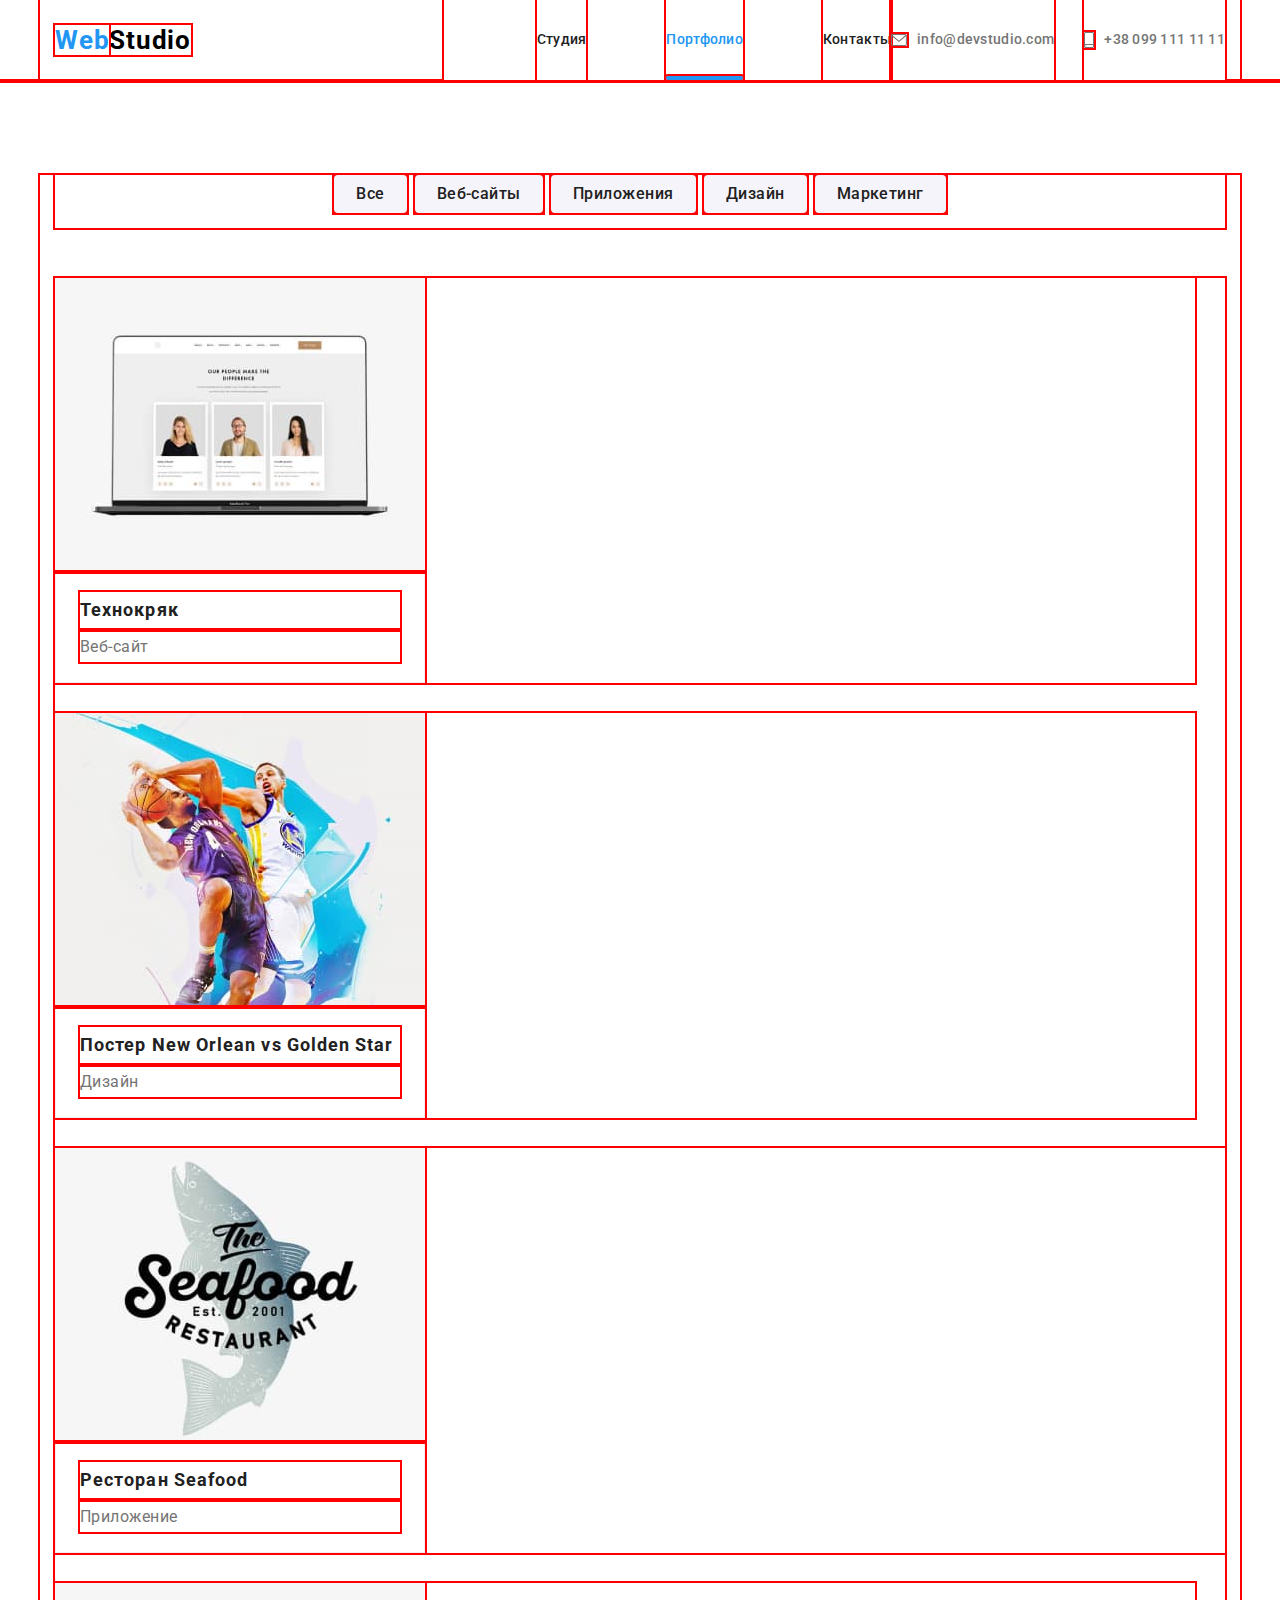
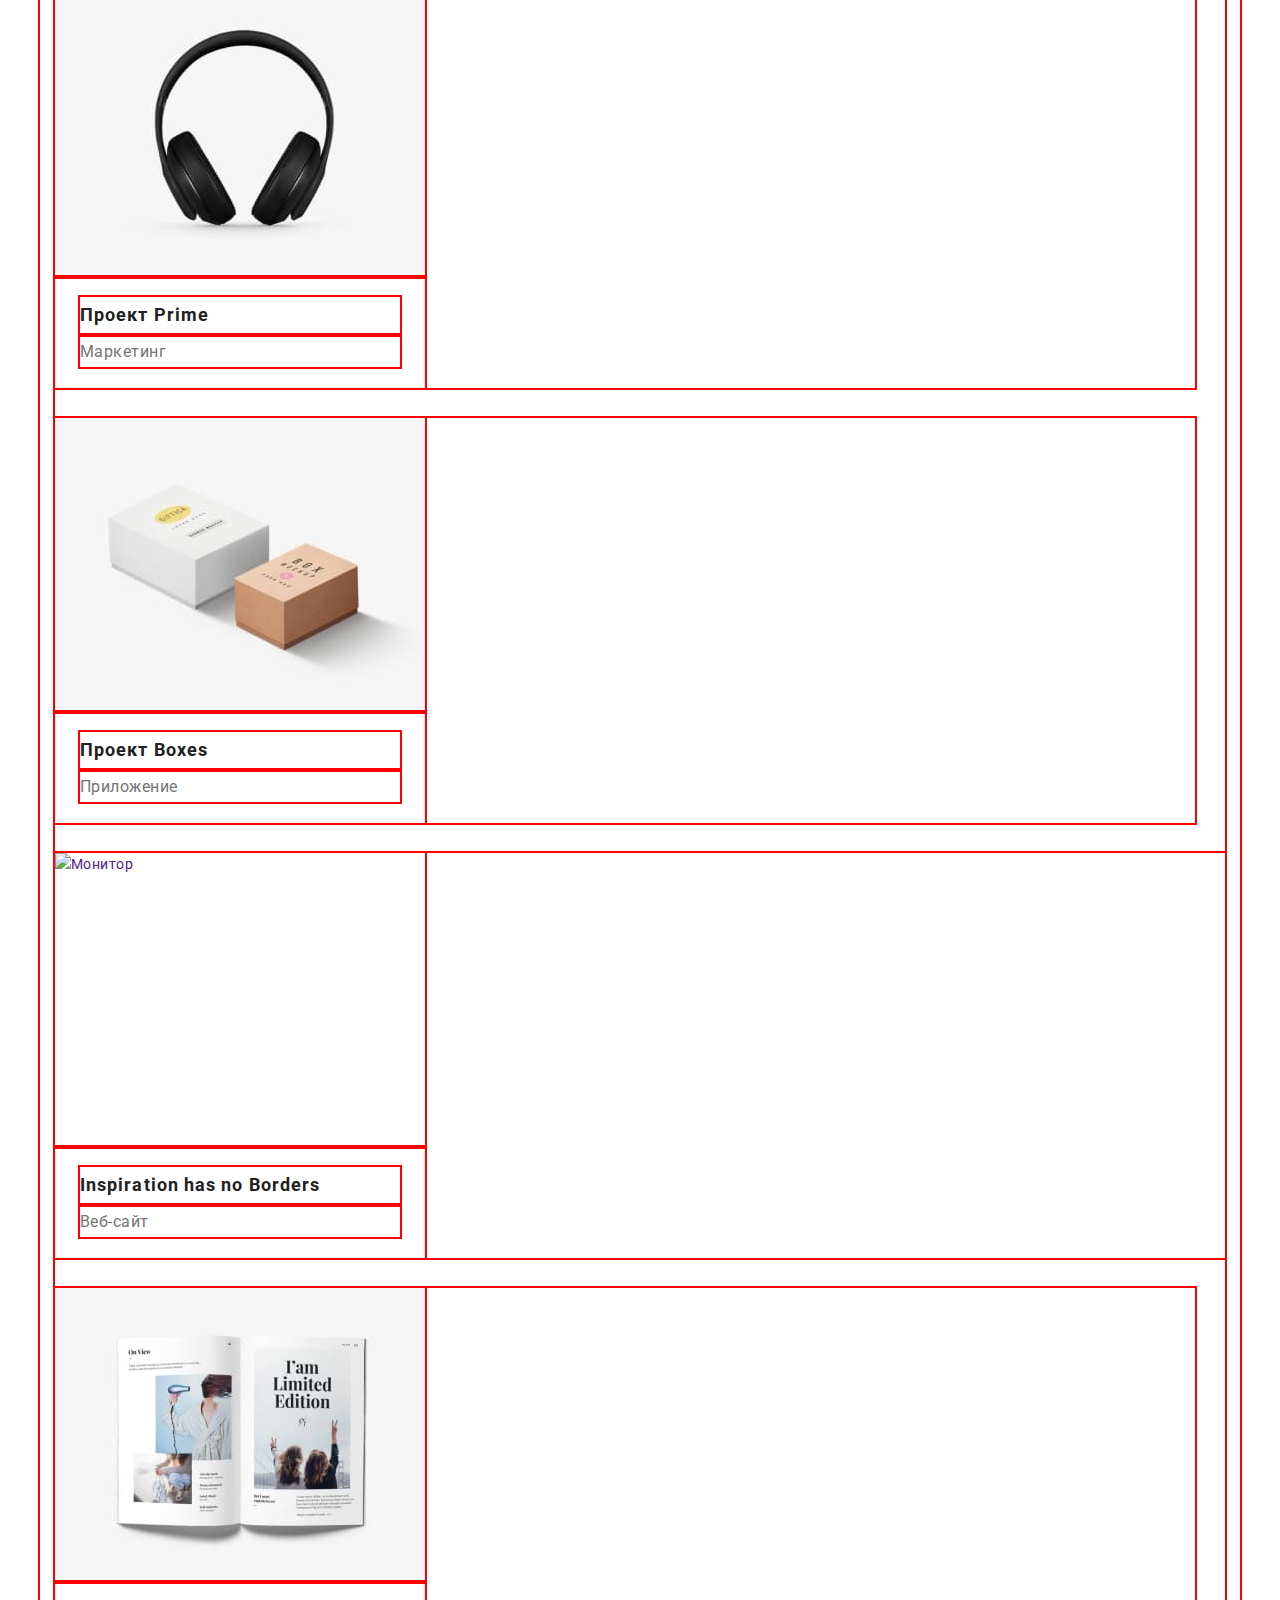
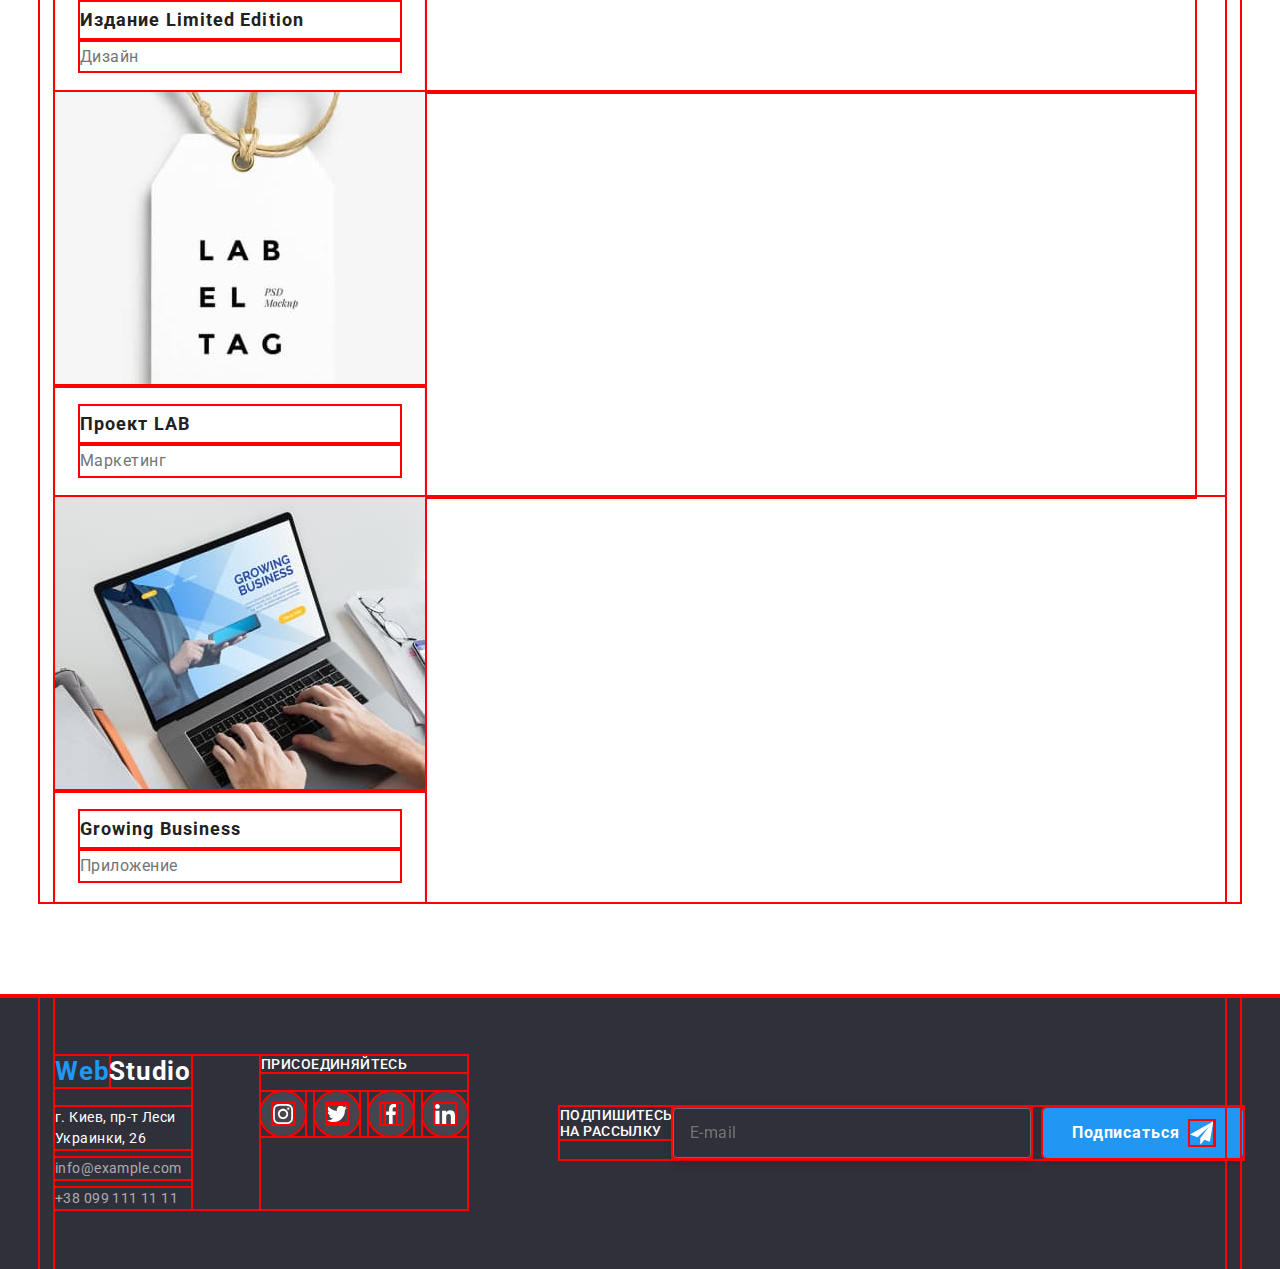
==== portfolio.html @ 327e0f79 "добавляет разметку" ====
<!DOCTYPE html>
<html lang="ru">

<head>
    <meta charset="UTF-8" />
    <meta name="viewport" content="width=device-width, initial-scale=1.0" />
    <title lang="en">WebStudio</title>
    <link href="https://fonts.googleapis.com/css2?family=Roboto:wght@400;500;700;900&display=swap" rel="stylesheet">
    <link rel="stylesheet"
        href="https://cdnjs.cloudflare.com/ajax/libs/modern-normalize/1.0.0/modern-normalize.min.css">
    <link rel="stylesheet" href="./css/portfolio.min.css">
</head>

<body>
    <!--шапка-->
    <header class="header">
        <nav class="container header-container">
            <a href="./index.html" class="link-logo"><span>Web</span>Studio</a>
            <button type="button" class="menu-button is-open" aria-expanded="false" aria-controls="header-menu"
                data-menu-button>
                <svg width="40" height="40" aria-label="Переключатель мобильного меню">
                    <use class="icon-close" href="./images/sprite.svg#icon-close"></use>
                    <use class="icon-menu" href="./images/sprite.svg#icon-menu"></use>
                </svg>
    
            </button>
            <div class="header-menu is-open" id="header-menu" data-menu>
                <ul class="list menu site-nav">
                    <li class="menu-item"><a href="./index.html" class=" link menu-link">Студия</a></li>
                    <li class="menu-item"><a href="./portfolio.html" class="link  link-current">Портфолио</a></li>
                    <li class="menu-item"><a href="#contacts" class="link menu-link ">Контакты</a></li>
                </ul>
    
                <ul class="list menu contacts-top">
                    <li class="menu-item">
                        <a href="mailto:info@devstudio.com" class="link menu-link link-contacts">
                            <svg class="svg-item" width="16" height="12">
                                <use href="./images/sprite.svg#icon-envelope"></use>
                            </svg>
                            info@devstudio.com
                        </a>
                    </li>
                    <li class="menu-item">
                        <a href="tel:380991111111" class="link menu-link link-contacts">
                            <svg class="svg-item" width="10" height="16">
                                <use href="./images/sprite.svg#icon-smartphone"></use>
                            </svg>
                            +38 099 111 11 11
                        </a>
                    </li>
                </ul>
            </div>
        </nav>
    </header>

    <main>
        <!-- портфолио-->
        <section class="section-portfolio">
            <div class="container">
                <h1 class="visually-hidden no-margin">Портфолио</h1>
                <ul class="list menu menu-filters">
                    <li class="item "><button class="btn" type="button">Все</button></li>
                    <li class="item"><button class="btn" type="button">Веб-сайты</button></li>
                    <li class="item"><button class="btn" type="button">Приложения</button></li>
                    <li class="item"><button class="btn" type="button">Дизайн</button></li>
                    <li class="item"><button class="btn" type="button">Маркетинг</button></li>
                </ul>

                <ul class="list list-portfolio">
                    <li class="item-card"> 
                        <a class="img-card" href="">
                            <div class="overlay">
                                <img class="img-portfolio"
                                srcset=
                                "./images/portfolio/tehno.jpg 1x, 
                                ./images/portfolio/tehno@2x.jpg 2x, 
                                ./images/portfolio/tehno@3x.jpg 3x"

                                src="./images/portfolio/tehno.jpg"
                                alt="Наши люди"
                                >
                                <p class="description">
                                    Технокряк это современная площадка распространения коронавируса. Компании используют эту платформу для
                                    цифрового шпионажа и атак на защищённые сервера конкурентов.
                                </p>
                            </div>                           
                            <div class="info-portfolio">
                                <h2 class="tittle">Технокряк</h2>
                                <p class="text">Веб-сайт</p>
                            </div>
                        </a>
                    </li>

                    <li class="item-card">
                        <a class="img-card" href="">
                            <div class="overlay">
                                <img class="img-portfolio"
                                srcset=
                                "./images/portfolio/poster.jpg 1x, 
                                ./images/portfolio/poster@2x.jpg 2x, 
                                ./images/portfolio/poster@3x.jpg 3x"

                                src="./images/portfolio/poster.jpg"
                                alt="Игра в баскетбол"
                                >
                                <p class="description">
                                    Технокряк это современная площадка распространения коронавируса. Компании используют эту платформу для
                                    цифрового шпионажа и атак на защищённые сервера конкурентов.
                                </p>
                            </div>
                            <div class="info-portfolio">
                                <h2 class="tittle">Постер New Orlean vs Golden Star</h2>
                                <p class="text">Дизайн</p>
                            </div>
                        </a>
                    </li>
                                      
                    <li class="item-card">
                        <a class="img-card" href="">
                            <div class="overlay">
                                <img class="img-portfolio"
                                 srcset=
                                "./images/portfolio/resto.jpg 1x, 
                                ./images/portfolio/resto@2x.jpg 2x, 
                                ./images/portfolio/resto@3x.jpg 3x"

                                src="./images/portfolio/resto.jpg"
                                alt="Рыба"
                                >
                                <p class="description">
                                    Технокряк это современная площадка распространения коронавируса. Компании используют эту платформу для
                                    цифрового шпионажа и атак на защищённые сервера конкурентов.
                                </p>
                            </div>
                            <div class="info-portfolio">
                                <h2  class="tittle">Ресторан Seafood</h2>
                                <p class="text">Приложение</p>
                            </div>
                        </a>
                    </li>
                
                
                    <li class="item-card">
                       <a class="img-card" href="">
                            <div class="overlay">
                                <img class="img-portfolio" 
                                srcset=
                                "./images/portfolio/prime.jpg 1x, 
                                ./images/portfolio/prime@2x.jpg 2x, 
                                ./images/portfolio/prime@3x.jpg 3x"

                                src="./images/portfolio/prime.jpg"
                                alt="Наушники"
                               >
                                <p class="description">
                                    Технокряк это современная площадка распространения коронавируса. Компании используют эту платформу для
                                    цифрового шпионажа и атак на защищённые сервера конкурентов.
                                </p>
                            </div>   
                            <div class="info-portfolio">
                                <h2 class="tittle">Проект Prime</h2>
                                <p class="text">Маркетинг</p>
                            </div>                          
                        </a>
                    </li>
                
                    <li class="item-card">
                        <a class="img-card" href="">
                            <div class="overlay">
                                <img class="img-portfolio"
                                 srcset=
                                "./images/portfolio/box-project.jpg 1x, 
                                ./images/portfolio/box-project@2x.jpg 2x, 
                                ./images/portfolio/box-project@3x.jpg 3x"

                                src="./images/portfolio/box-project.jpg"
                                alt="Коробка"
                                >
                                <p class="description">
                                    Технокряк это современная площадка распространения коронавируса. Компании используют эту платформу для
                                    цифрового шпионажа и атак на защищённые сервера конкурентов.
                                </p>
                            </div>    
                            <div class="info-portfolio">
                                <h2  class="tittle">Проект Boxes</h2>
                                <p class="text">Приложение</p>
                            </div>                           
                        </a>
                    </li>
                
                    <li class="item-card">
                        <a class="img-card" href="">
                            <div class="overlay">
                                <img class="img-portfolio"
                                 srcset=
                                "./images/portfolio/inspiration.jpg 1x, 
                                ./images/portfolio/inspiration@2x.jpg 2x, 
                                ./images/portfolio/inspiration@3x.jpg 3x"

                                src="./images/portfolio/inspiration.jpg"
                                alt="Монитор"
                               >
                                <p class="description">
                                    Технокряк это современная площадка распространения коронавируса. Компании используют эту платформу для
                                    цифрового шпионажа и атак на защищённые сервера конкурентов.
                                </p>
                            </div>    
                            <div class="info-portfolio">
                                <h2  class="tittle">Inspiration has no Borders</h2>
                                <p class="text">Веб-сайт</p>
                            </div>                                
                         </a>                           
                    </li>
                
                    <li class="item-card">
                        <a class="img-card" href="">
                            <div class="overlay">
                                <img class="img-portfolio"
                                 srcset=
                                "./images/portfolio/limited.jpg 1x, 
                                ./images/portfolio/limited@2x.jpg 2x, 
                                ./images/portfolio/limited@3x.jpg 3x"

                                src="./images/portfolio/limited.jpg"
                                alt="Книга"
                                >
                                <p class="description">
                                        Технокряк это современная площадка распространения коронавируса. Компании используют эту платформу для
                                        цифрового шпионажа и атак на защищённые сервера конкурентов.
                                    </p>
                                </div>    
                            <div class="info-portfolio">
                                <h2  class="tittle">Издание Limited Edition</h2>
                                <p class="text">Дизайн</p>
                            </div>                           
                        </a>                             
                    </li>
                
                    <li class="item-card">
                        <a class="img-card" href="">
                            <div class="overlay">
                                <img class="img-portfolio" 
                                 srcset=
                                "./images/portfolio/lab.jpg 1x, 
                                ./images/portfolio/lab@2x.jpg 2x, 
                                ./images/portfolio/lab@3x.jpg 3x"

                                src="./images/portfolio/lab.jpg"
                                alt="Брелок"
                                >
                                <p class="description">
                                        Технокряк это современная площадка распространения коронавируса. Компании используют эту платформу для
                                        цифрового шпионажа и атак на защищённые сервера конкурентов.
                                    </p>
                            </div>    
                            <div class="info-portfolio">
                                <h2 class="tittle">Проект LAB</h2>
                                <p class="text">Маркетинг</p>
                            </div>                            
                         </a>                            
                    </li>
                
                    <li class="item-card">
                        <a class="img-card" href="">
                            <div class="overlay">
                                <img class="img-portfolio"
                                srcset=
                                "./images/portfolio/business.jpg 1x, 
                                ./images/portfolio/business@2x.jpg 2x, 
                                ./images/portfolio/business@3x.jpg 3x"

                                src="./images/portfolio/business.jpg"
                                alt="За ноутбуком"
                                >
                                <p class="description">
                                        Технокряк это современная площадка распространения коронавируса. Компании используют эту платформу для
                                        цифрового шпионажа и атак на защищённые сервера конкурентов.
                                    </p>
                            </div>    
                            <div class="info-portfolio">
                                <h2  class="tittle">Growing Business</h2>
                                <p class="text">Приложение</p>
                            </div>                            
                           </a>                            
                    </li>
                </ul>
            </div>
        </section>
    </main>

    <!--футер--> 
    <!-- <a href="./index.html"class="link">WebStudio"</a> -->
    <footer class="footer">
        <div class="container">
            <div class="flex-footer">
              <div class="footer-tablet">
                    <div class="footer-left">
                        <a href="./index.html" class="link-logo inverse "><span>Web</span>Studio</a>
                        <address id="contacts">
                            <ul class="page-futer link list">
                                <li class="item item-link white-link ">
                                    <a href="https://goo.gl/maps/ifoA3qWjALRfbkiX9" target="_blank" rel="noopener noreferer" class="link">г.
                                        Киев,
                                        пр-т Леси Украинки, 26</a>
                                </li>
                                <li class=" item item-link">
                                    <a class="contacts link" href="mailto:info@example.com">info@example.com</a>
                                </li>
                                <li class=" item item-link">
                                    <a class="contacts link" href="tel:380991111111">+38 099 111 11 11</a>
                                </li>
                            </ul>
                        </address>
                    </div>
                    <div class="center-footer">
                        <h2 class="title">Присоединяйтесь</h2>
                        <ul class="social-list list">
                            <li class="item">
                                <a class="link social-link dark" href="https://www.instagram.com/" aria-label="Instagram">
                                    <span class="visually-hidden">Instagram</span>
                                    <svg class="social-icon">
                                        <use href="./images/sprite.svg#icon-instagram"></use>
                                    </svg>
                                </a>
                            </li>
                            <li class="item">
                                <a class="link social-link dark" href="https://twitter.com/" aria-label="Twitter">
                                    <span class="visually-hidden">Twitter</span>
                                    <svg class="social-icon">
                                        <use href="./images/sprite.svg#icon-twitter"></use>
                                    </svg>
                                </a>
                            </li>
                            <li class="item">
                                <a class="link social-link dark" href="https://facebook.com/" aria-label="Facebook">
                                    <span class="visually-hidden">Facebook</span>
                                    <svg class="social-icon">
                                        <use href="./images/sprite.svg#icon-facebook"></use>
                                    </svg>
                                </a>
                            </li>
                            <li class="item">
                                <a class="link social-link dark" href="https://www.linkedin.com/" aria-label="LinkedIn">
                                    <span class="visually-hidden">LinkedIn</span>
                                    <svg class="social-icon">
                                        <use href="./images/sprite.svg#icon-linkedin"></use>
                                    </svg>
                                </a>
                            </li>
                        </ul>
                    </div>
              </div>
    
                <div class="footer-right">
                    <h2 class="title">Подпишитесь на рассылку</h2>
                    <label class="form-field-footer">
                        <input class="footer-input" type="email" name="email" placeholder="E-mail">
                    </label>
    
                    <button class="footer-button" type="submit">Подписаться
                        <svg class="footer-icon" width="24" height="24">
                            <use href="./images/sprite.svg#icon-send"></use>
                        </svg>
                    </button>
    
                </div>
            </div>
        </div>
    </footer>
    <script src="./js/menu.js"></script>
</body>

</html>
---- css/portfolio.min.css ----
.social-list .social-link{display:flex;align-items:center}@font-face{font-family:"Raleway";font-style:normal;font-weight:400;src:url("../fonts/raleway-v18-latin/raleway-v18-latin-regular.eot");src:local(""),url("../fonts/raleway-v18-latin/raleway-v18-latin-regular.eot?#iefix") format("embedded-opentype"),url("../fonts/raleway-v18-latin/raleway-v18-latin-regular.woff2") format("woff2"),url("../fonts/raleway-v18-latin/raleway-v18-latin-regular.woff") format("woff"),url("../fonts/raleway-v18-latin/raleway-v18-latin-regular.ttf") format("truetype"),url("../fonts/raleway-v18-latin/raleway-v18-latin-regular.svg#Raleway") format("svg")}@font-face{font-family:"Raleway";font-style:normal;font-weight:700;src:url("../fonts/raleway-v18-latin/raleway-v18-latin-700.eot");src:local(""),url("../fonts/raleway-v18-latin/raleway-v18-latin-700.eot?#iefix") format("embedded-opentype"),url("../fonts/raleway-v18-latin/raleway-v18-latin-700.woff2") format("woff2"),url("../fonts/raleway-v18-latin/raleway-v18-latin-700.woff") format("woff"),url("../fonts/raleway-v18-latin/raleway-v18-latin-700.ttf") format("truetype"),url("../fonts/raleway-v18-latin/raleway-v18-latin-700.svg#Raleway") format("svg")}html{box-sizing:border-box}*,::after,::before{box-sizing:inherit;outline:2px solid red}body{font-family:"Roboto", sans-serif;font-size:14px;font-weight:400;line-height:1.71;letter-spacing:.03em}img{display:block;max-width:100%;height:auto}.no-margin{margin-top:0}.text{margin:0}.container{width:100%;padding-left:15px;padding-right:15px;margin-right:auto;margin-left:auto}@media screen and (min-width: 480px){.container{width:480px}}@media screen and (min-width: 768px){.container{width:768px}}@media screen and (min-width: 1200px){.container{width:1200px}}.item{display:block}@media screen and (min-width: 768px){.navigate,.header-container,.social-list,.menu-item{display:flex;align-items:center}}@media screen and (max-width: 1199px){.about,.benefits,.team,.section-portfolio,.clients{padding-top:60px}}@media screen and (min-width: 1200px){.about,.benefits,.team,.section-portfolio,.clients{padding-top:94px}}@media screen and (max-width: 1199px){.section-portfolio,.clients,.about,.benefits{padding-bottom:60px}}@media screen and (min-width: 1200px){.section-portfolio,.clients,.about,.benefits{padding-bottom:94px}}.visually-hidden{position:absolute;clip:rect(1px 1px 1px 1px);clip:rect(1px, 1px, 1px, 1px);padding:0;border:0;height:1px;width:1px;margin:-1px;overflow:hidden}.section-tittle{margin-top:0;font-family:"Roboto",sans-serif;color:#212121}@media screen and (max-width: 1199px){.section-tittle{margin-bottom:30px;font-family:"Roboto",sans-serif;font-weight:700;font-size:28px;line-height:1.178;text-align:center;letter-spacing:0.03em}}@media screen and (min-width: 1200px){.section-tittle{margin-bottom:50px;font-weight:900;font-size:36px;line-height:1.17;text-align:center;letter-spacing:0.03em}}.btn{display:inline-block;border:0px solid transparent;border-radius:4px;padding:6px 22px;font-weight:500;font-size:16px;line-height:1.63;text-align:center;letter-spacing:0.03em;color:#212121;background-color:#f5f4fa;cursor:pointer;transition:color 250ms cubic-bezier(0.4, 0, 0.2, 1),background-color 250ms cubic-bezier(0.4, 0, 0.2, 1)}.btn:hover,.btn:focus,.btn:active{display:inline-block;border:0px solid transparent;border-radius:4px;border:none;outline:none;box-shadow:none;padding:6px 22px;font-weight:500;font-size:16px;line-height:1.62;text-align:center;letter-spacing:0.03em;color:#fff;background-color:#2196f3}.main-btn{display:inline-block;text-align:center;border:0px solid transparent;margin-top:0;margin-bottom:0;padding:10px 32px;font-size:16px;font-weight:700;line-height:1.875;letter-spacing:0.06em;background-color:#2196f3;color:#fff;cursor:pointer}.main-btn:hover,.main-btn:focus,.main-btn:active{border:none;box-shadow:none;background-color:#fff;color:#2196f3}.footer-button{display:inline-flex;max-width:200px;padding:10px 29px;font-weight:700;font-size:16px;line-height:1.88;align-items:center;text-align:center;letter-spacing:0.06em;font-weight:bold;color:#fff;background:#2196f3;box-shadow:0px 4px 4px rgba(0,0,0,0.15);border-radius:4px;border:none;cursor:pointer}@media screen and (max-width: 1199px){.footer-button{margin-top:20px}}@media screen and (min-width: 1200px){.footer-button{margin-left:12px}}.footer-button:focus{background-color:#fff;color:#2196f3}.footer-button:focus .footer-icon{fill:#2196f3}.menu-button{display:inline-flex;margin:10px, 0;padding:0;border:none;background-color:transparent}.menu-button .icon-close{display:none}.menu-button.is-open .icon-close{display:block}.menu-button.is-open .icon-menu{display:none}@media screen and (min-width: 768px){.menu-button{display:none}}.link-logo{font-family:"Roboto",sans-serif;color:#000}@media screen and (min-width: 1200px){.link-logo{font-size:26px;font-weight:700;line-height:1.19;letter-spacing:.03em}}@media screen and (max-width: 1199px){.link-logo{font-weight:700;font-size:24px;line-height:1.166;letter-spacing:0.03em}}.link-logo.inverse{display:flex;margin-bottom:20px;text-align:center;color:#fff}.link-logo>span{color:#2196f3}.link,.link-logo{display:block;color:inherit;text-decoration:none;transition:color 250ms cubic-bezier(0.4, 0, 0.2, 1),fill 250ms cubic-bezier(0.4, 0, 0.2, 1)}.link:hover,.link:focus{color:#2196f3}.link-contacts:hover,.link-contacts:focus{color:#2196f3;fill:#2196f3}@media screen and (min-width: 768px) and (max-width: 1199px){.contacts-top .menu-link{padding:0;font-size:12px}}.contacts-top .link{display:flex;justify-content:center;align-items:center;transition:color 250ms cubic-bezier(0.4, 0, 0.2, 1),fill 250ms cubic-bezier(0.4, 0, 0.2, 1)}.menu-link{display:block;font-family:"Roboto", sans-serif;font-size:14px;font-weight:500;line-height:1.14;letter-spacing:.02em;color:#212121}@media screen and (min-width: 768px) and (max-width: 1199px){.menu-link{font-size:14px;line-height:1.14}}@media screen and (max-width: 767px){.menu-link{font-weight:500;font-size:18px;line-height:1.166;letter-spacing:0.02em}}@media screen and (min-width: 768px){.menu-link{padding-top:32px;padding-bottom:32px}}.link-contacts{color:#757575;fill:#757575}.menu-link .header-container{display:inline-flex;align-items:center}.site-nav .link-current{position:relative;display:inline-block;padding-bottom:8px;font-family:"Roboto", sans-serif;font-size:14px;font-weight:500;line-height:1.14;letter-spacing:.02em;color:#2196f3;text-decoration:none}@media screen and (max-width: 767px){.site-nav .link-current{font-weight:500;font-size:18px;line-height:1.166;letter-spacing:0.02em}}@media screen and (min-width: 768px){.site-nav .link-current{padding-top:32px;padding-bottom:32px}}.site-nav .link-current::after{content:"";position:absolute;display:inline-block;width:100%;height:4px;border-radius:2px;left:0;bottom:0;background-color:#2196f3}.social-link.light:hover{fill:#fff;background-color:#2196f3}.social-list .social-link.dark{justify-content:center;fill:#fff;background-color:rgba(255,255,255,0.1)}.social-link.dark:hover{background-color:#2196f3}@media screen and (max-width: 767px){.page-futer .item-link{font-weight:500;font-size:14px;line-height:1.71;text-align:center;letter-spacing:0.03em;font-style:normal}}.form-field{display:block;position:relative;background-color:transparent;margin-bottom:28px;font-weight:400;font-size:12px;line-height:1.17;letter-spacing:0.01em}.form-field .icon{position:absolute;display:inline-block;top:50%;left:0;fill:#212121;transform:translate(15px, -50%)}.form-field:focus-within .input ~ .icon{fill:#2196f3}.form-field .caption{position:absolute;top:50%;left:0;color:var(--primary-text-color);transform:translate(42px, -50%);transition:transform 250ms cubic-bezier(0.4, 0, 0.2, 1)}.form-field .input{display:block;width:100%;padding:12px 12px 12px 42px;font-weight:400;font-size:12px;line-height:1.17;letter-spacing:0.01em;border:1px solid rgba(33,33,33,0.2);border-radius:4px}.form-field:focus-within .input+.caption{color:#2196f3;transform:translate(0px, -38px)}.form-field .input:not(:placeholder-shown) ~ .caption{transform:translate(0px, -38px)}.form-field:focus-within .input,.form-field-area:focus-within .input{border:1px solid #2196f3;outline-width:0px;border-radius:4px}.form-field-area{display:block;position:relative;margin-bottom:20px;line-height:1.17;letter-spacing:0.01em;font-weight:400;font-size:12px}.form-field-area .caption{position:absolute;top:0;left:0;color:var(--primary-text-color);transform:translate(16px, 100%);transition:transform 250ms cubic-bezier(0.4, 0, 0.2, 1)}.form-field-area .input{padding:12px 16px;width:100%;height:120px;letter-spacing:0.01em;font-weight:400;font-size:12px;border:1px solid rgba(33,33,33,0.2);border-radius:4px;resize:none}.form-field-area:focus-within>.caption{color:#2196f3;transform:translate(0px, -18px)}.form-field-area .input:not(:placeholder-shown) ~ .caption{transform:translate(0px, -18px)}.field-checkbox{display:block;position:relative;text-align:end}@media screen and (min-width: 1200px){.field-checkbox{text-align:center}}.field-checkbox .checkbox-caption{font-size:12px}.checkbox-icon::before{position:absolute;top:4px;left:0px;display:inline-block;content:"";width:16px;height:15px;background-size:16px;background-position:left;background-repeat:no-repeat;background-color:transparent;background-image:url(../images/Vector-policy.svg)}@media screen and (min-width: 1200px){.checkbox-icon::before{left:7px}}.checkbox:checked+.checkbox-icon::before{background-image:url(../images/icon-check.svg)}.link-policy{border-bottom:1px solid #2196f3;color:#2196f3;text-decoration:none}.submit-button{border:none;margin-left:auto;margin-right:auto;margin-top:30px;padding:10px 55px;font-weight:700;font-size:16px;line-height:1.88;display:flex;align-items:center;text-align:center;letter-spacing:0.06em;color:#fff;background:#2196f3;box-shadow:0px 4px 4px rgba(0,0,0,0.15);border-radius:4px;cursor:pointer}.submit-button:hover{color:#2196f3;background-color:#fff}.form-field-footer{display:inline-flex}.footer-input{width:100%;width:358px;height:50px;padding-left:16px;border:1px solid rgba(255,255,255,0.3);box-sizing:border-box;filter:drop-shadow(0px 4px 4px rgba(0,0,0,0.15));border-radius:4px;background-color:#2f303a;font-weight:400;font-size:16px;line-height:1.25;letter-spacing:0.03em;color:rgba(255,255,255,0.6)}.header{border-bottom:1px solid #ececec;background-color:var(--dark-bg)}.list{list-style:none;margin:0;padding:0}@media screen and (min-width: 768px){.menu{display:inline-flex}}.menu-item .svg-item{margin-right:10px;fill:inherit}@media screen and (max-width: 767px){.header-menu{display:none}}@media screen and (min-width: 1200px){.header-menu .menu-item:not(:last-child){margin-right:30px}}@media screen and (max-width: 767px){.site-nav{border-top:1px solid #ececec;padding-top:60px;padding-bottom:60px;font-size:18px;line-height:1.166}.site-nav .menu-item:not(:last-child){margin-bottom:40px}}@media screen and (min-width: 768px) and (max-width: 1199px){.site-nav{margin-left:88px}.site-nav .menu-item+.menu-item{margin-left:50px}}@media screen and (min-width: 1200px){.site-nav{margin-left:93px}.site-nav .menu-item+.menu-item{margin-left:50px}}.page-futer>.white-link{color:#fff}.social-list .social-icon{width:20px;height:20px}@media screen and (max-width: 767px){.contacts-top{padding-bottom:60px;font-size:18px;line-height:1.166;color:#757575}.contacts-top .menu-item:not(:last-child){margin-bottom:16px}}@media screen and (min-width: 1200px){.contacts-top{justify-content:end;display:flex}}@media screen and (min-width: 768px) and (max-width: 1199px){.contacts-top{flex-direction:column;margin-left:84px;margin-top:21px;margin-bottom:21px}}@media screen and (min-width: 768px) and (max-width: 1199px){.contacts-top .menu-item+.menu-item{margin-top:10px}}.header-container{position:relative;display:flex;align-items:center;justify-content:space-between}.header-menu{background-color:#fff}@media screen and (max-width: 767px){.header-menu{display:none;position:absolute;top:100%;left:0;width:100%;text-align:center}.header-menu.is-open{display:block}}@media screen and (min-width: 768px){.header-menu{display:flex;justify-content:space-between;align-items:center}}.menu-filters{display:flex;flex-wrap:wrap}@media screen and (min-width: 768px){.menu-filters{justify-content:center;margin-bottom:30px}}@media screen and (min-width: 1200px){.menu-filters{margin-bottom:50px}}.menu-filters .item{margin-bottom:15px}.menu-filters>.item+.item{margin-left:8px}@media screen and (min-width: 768px) and (max-width: 1199px){.list-portfolio{display:flex;flex-wrap:wrap;margin-top:40px}.list-portfolio .item-card{width:calc((100% - 30px) / 2)}.list-portfolio>.item-card:not(:nth-child(2n)){margin-right:30px}.list-portfolio>.item-card:nth-last-child(-n+2){margin-bottom:0}}.list-portfolio .overlay{position:relative;overflow:hidden}.list-portfolio .description{display:block;position:absolute;left:0;right:0;top:0;bottom:0;margin:0;font-weight:400;font-size:18px;line-height:1.56;padding:63px 24px;color:#fff;background:#2196f3;transform:translateY(100%);transition:transform 250ms}.list-portfolio .img-card:hover .description,.list-portfolio .img-card:focus .description{transform:translateY(0)}.list-portfolio .img-card:hover,.list-portfolio .img-card:focus{box-shadow:0px 1px 1px rgba(0,0,0,0.12),0px 4px 4px rgba(0,0,0,0.06),1px 4px 6px rgba(0,0,0,0.16)}@media screen and (min-width: 1200px){.list-portfolio>.item-card:not(:nth-child(3n)){margin-right:30px}}@media screen and (min-width: 1200px){.list-portfolio>.item-card:not(:nth-last-child(-n+3)){margin-bottom:30px}}.info-portfolio .tittle{margin-top:0;margin-bottom:4px;font-weight:700;font-size:18px;line-height:2;letter-spacing:0.06em;color:#212121}.info-portfolio{padding:20px 24px;border-style:solid;border-width:0 1px 1px 1px;box-sizing:border-box;border-color:#eee}.info-portfolio .text{font-size:16px;font-weight:400;line-height:1.87;letter-spacing:.03em;color:#757575}.list-portfolio .item-card{display:flex;flex-wrap:wrap;background:#fff}@media screen and (min-width: 1200px){.list-portfolio .item-card{flex-basis:calc((100% - 60px) / 3)}}.img-card{height:auto;display:block;text-decoration:none}@media screen and (max-width: 767px){.img-card{width:100%}}@media screen and (max-width: 480px){.img-portfolio{width:450px;height:294px}}@media screen and (min-width: 768px){.img-portfolio{width:354px;height:294px}}@media screen and (min-width: 1200px){.img-portfolio{width:370px;height:294px}}.footer{background-color:#2f303a}.page-futer{font-family:"Roboto",sans-serif;font-size:14px;font-weight:400;line-height:1.71;letter-spacing:.03em;color:#fff}.page-futer .contacts{font-weight:400;font-size:14px;line-height:1.5;color:rgba(255,255,255,0.6)}@media screen and (min-width: 1200px){.flex-footer{display:flex;align-items:center;padding-bottom:60px;padding-top:60px}.footer-left{margin-right:70px}.footer-right{display:flex;align-items:center;margin-left:93px}}.footer-icon{margin-left:10px;fill:#fff}.page-futer .item-link+.item-link{margin-top:9px}.address{color:#fff}.item-link{font-style:normal;font-size:14px;font-weight:400;line-height:1.5;letter-spacing:.03em;color:rgba(255,255,255,0.6)}.center-footer .title,.footer-right .title{margin-top:0;margin-bottom:20px;text-transform:uppercase;color:#fff;font-size:14px;font-weight:500;line-height:1.142;letter-spacing:.03em}@media screen and (max-width: 767px){.center-footer .title,.footer-right .title{text-align:center}}.social-list{display:flex;align-items:center;justify-content:center}.social-list .social-link{align-items:center;justify-content:center;width:44px;height:44px;border-radius:50%;transition:fill 250ms cubic-bezier(0.4, 0, 0.2, 1),background-color 250ms cubic-bezier(0.4, 0, 0.2, 1)}.social-list>.item+.item{margin-left:10px}@media screen and (max-width: 1199px){.footer-left,.center-footer,.footer-right{padding-top:60px;text-align:center}}@media screen and (max-width: 1199px){.footer-right{padding-bottom:60px}}@media screen and (max-width: 767px){.footer-right{padding-bottom:60px}}@media screen and (min-width: 768px) and (max-width: 1199px){.footer-tablet{display:flex;flex-direction:row;justify-content:space-around}}@media screen and (min-width: 1200px){.footer-tablet{display:flex;flex-direction:row}}@media screen and (max-width: 1199px){.link-logo.inverse{justify-content:center}}
/*# sourceMappingURL=portfolio.min.css.map */
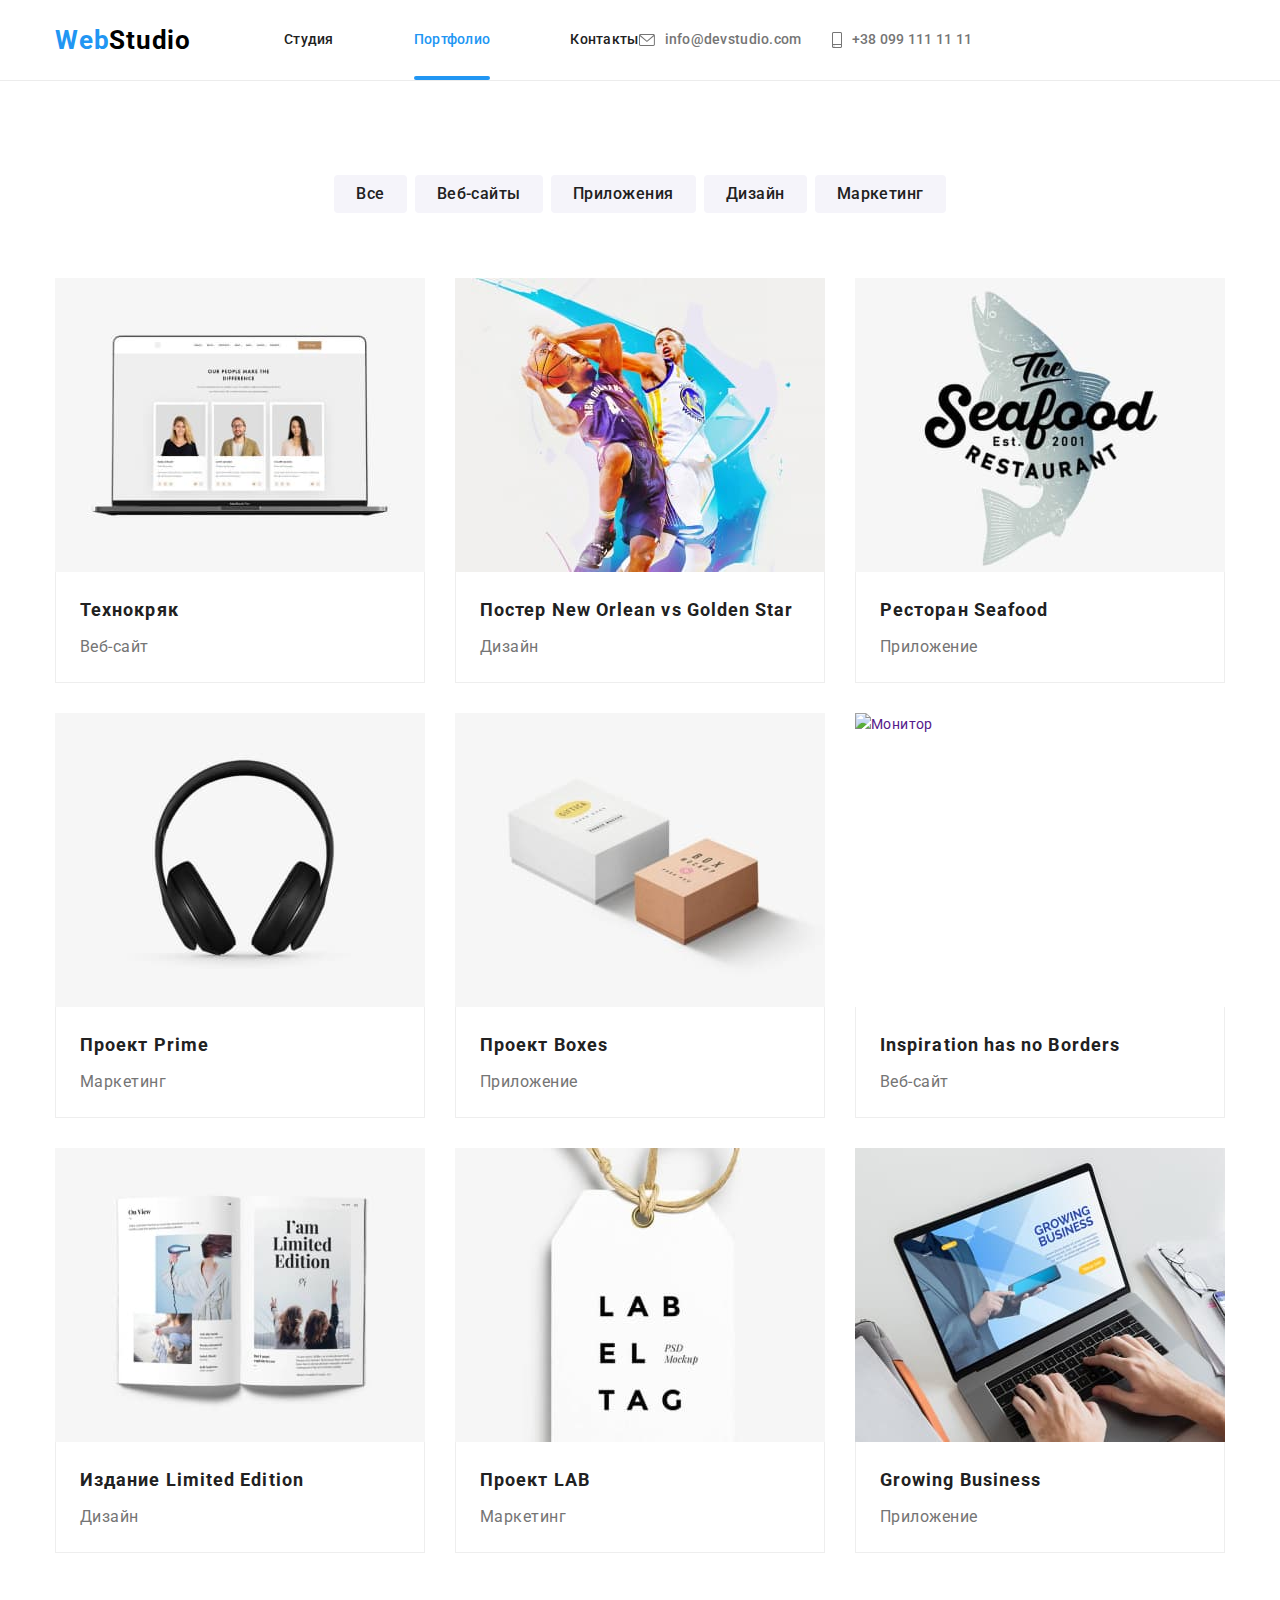
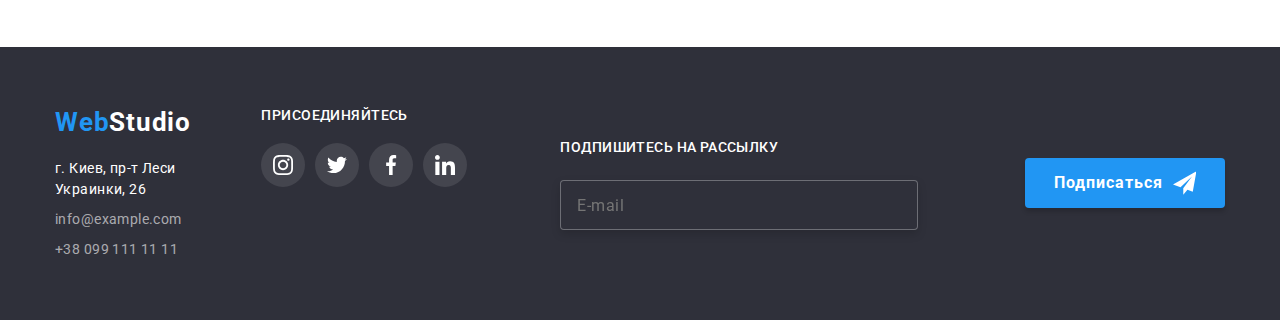
==== commit b845fa10: "изменяет разметку" ====
--- a/portfolio.html
+++ b/portfolio.html
@@ -16,7 +16,7 @@
     <header class="header">
         <nav class="container header-container">
             <a href="./index.html" class="link-logo"><span>Web</span>Studio</a>
-            <button type="button" class="menu-button is-open" aria-expanded="false" aria-controls="header-menu"
+            <button type="button" class="menu-button" aria-expanded="false" aria-controls="header-menu"
                 data-menu-button>
                 <svg width="40" height="40" aria-label="Переключатель мобильного меню">
                     <use class="icon-close" href="./images/sprite.svg#icon-close"></use>
@@ -24,7 +24,7 @@
                 </svg>
     
             </button>
-            <div class="header-menu is-open" id="header-menu" data-menu>
+            <div class="header-menu" id="header-menu" data-menu>
                 <ul class="list menu site-nav">
                     <li class="menu-item"><a href="./index.html" class=" link menu-link">Студия</a></li>
                     <li class="menu-item"><a href="./portfolio.html" class="link  link-current">Портфолио</a></li>
@@ -352,8 +352,9 @@
               </div>
     
                 <div class="footer-right">
-                    <h2 class="title">Подпишитесь на рассылку</h2>
+                    <!-- <h2 class="title">Подпишитесь на рассылку</h2> -->
                     <label class="form-field-footer">
+                        <span class="title">Подпишитесь на рассылку</span>
                         <input class="footer-input" type="email" name="email" placeholder="E-mail">
                     </label>
     
--- a/css/portfolio.min.css
+++ b/css/portfolio.min.css
@@ -1,2 +1,2 @@
-.social-list .social-link{display:flex;align-items:center}@font-face{font-family:"Raleway";font-style:normal;font-weight:400;src:url("../fonts/raleway-v18-latin/raleway-v18-latin-regular.eot");src:local(""),url("../fonts/raleway-v18-latin/raleway-v18-latin-regular.eot?#iefix") format("embedded-opentype"),url("../fonts/raleway-v18-latin/raleway-v18-latin-regular.woff2") format("woff2"),url("../fonts/raleway-v18-latin/raleway-v18-latin-regular.woff") format("woff"),url("../fonts/raleway-v18-latin/raleway-v18-latin-regular.ttf") format("truetype"),url("../fonts/raleway-v18-latin/raleway-v18-latin-regular.svg#Raleway") format("svg")}@font-face{font-family:"Raleway";font-style:normal;font-weight:700;src:url("../fonts/raleway-v18-latin/raleway-v18-latin-700.eot");src:local(""),url("../fonts/raleway-v18-latin/raleway-v18-latin-700.eot?#iefix") format("embedded-opentype"),url("../fonts/raleway-v18-latin/raleway-v18-latin-700.woff2") format("woff2"),url("../fonts/raleway-v18-latin/raleway-v18-latin-700.woff") format("woff"),url("../fonts/raleway-v18-latin/raleway-v18-latin-700.ttf") format("truetype"),url("../fonts/raleway-v18-latin/raleway-v18-latin-700.svg#Raleway") format("svg")}html{box-sizing:border-box}*,::after,::before{box-sizing:inherit;outline:2px solid red}body{font-family:"Roboto", sans-serif;font-size:14px;font-weight:400;line-height:1.71;letter-spacing:.03em}img{display:block;max-width:100%;height:auto}.no-margin{margin-top:0}.text{margin:0}.container{width:100%;padding-left:15px;padding-right:15px;margin-right:auto;margin-left:auto}@media screen and (min-width: 480px){.container{width:480px}}@media screen and (min-width: 768px){.container{width:768px}}@media screen and (min-width: 1200px){.container{width:1200px}}.item{display:block}@media screen and (min-width: 768px){.navigate,.header-container,.social-list,.menu-item{display:flex;align-items:center}}@media screen and (max-width: 1199px){.about,.benefits,.team,.section-portfolio,.clients{padding-top:60px}}@media screen and (min-width: 1200px){.about,.benefits,.team,.section-portfolio,.clients{padding-top:94px}}@media screen and (max-width: 1199px){.section-portfolio,.clients,.about,.benefits{padding-bottom:60px}}@media screen and (min-width: 1200px){.section-portfolio,.clients,.about,.benefits{padding-bottom:94px}}.visually-hidden{position:absolute;clip:rect(1px 1px 1px 1px);clip:rect(1px, 1px, 1px, 1px);padding:0;border:0;height:1px;width:1px;margin:-1px;overflow:hidden}.section-tittle{margin-top:0;font-family:"Roboto",sans-serif;color:#212121}@media screen and (max-width: 1199px){.section-tittle{margin-bottom:30px;font-family:"Roboto",sans-serif;font-weight:700;font-size:28px;line-height:1.178;text-align:center;letter-spacing:0.03em}}@media screen and (min-width: 1200px){.section-tittle{margin-bottom:50px;font-weight:900;font-size:36px;line-height:1.17;text-align:center;letter-spacing:0.03em}}.btn{display:inline-block;border:0px solid transparent;border-radius:4px;padding:6px 22px;font-weight:500;font-size:16px;line-height:1.63;text-align:center;letter-spacing:0.03em;color:#212121;background-color:#f5f4fa;cursor:pointer;transition:color 250ms cubic-bezier(0.4, 0, 0.2, 1),background-color 250ms cubic-bezier(0.4, 0, 0.2, 1)}.btn:hover,.btn:focus,.btn:active{display:inline-block;border:0px solid transparent;border-radius:4px;border:none;outline:none;box-shadow:none;padding:6px 22px;font-weight:500;font-size:16px;line-height:1.62;text-align:center;letter-spacing:0.03em;color:#fff;background-color:#2196f3}.main-btn{display:inline-block;text-align:center;border:0px solid transparent;margin-top:0;margin-bottom:0;padding:10px 32px;font-size:16px;font-weight:700;line-height:1.875;letter-spacing:0.06em;background-color:#2196f3;color:#fff;cursor:pointer}.main-btn:hover,.main-btn:focus,.main-btn:active{border:none;box-shadow:none;background-color:#fff;color:#2196f3}.footer-button{display:inline-flex;max-width:200px;padding:10px 29px;font-weight:700;font-size:16px;line-height:1.88;align-items:center;text-align:center;letter-spacing:0.06em;font-weight:bold;color:#fff;background:#2196f3;box-shadow:0px 4px 4px rgba(0,0,0,0.15);border-radius:4px;border:none;cursor:pointer}@media screen and (max-width: 1199px){.footer-button{margin-top:20px}}@media screen and (min-width: 1200px){.footer-button{margin-left:12px}}.footer-button:focus{background-color:#fff;color:#2196f3}.footer-button:focus .footer-icon{fill:#2196f3}.menu-button{display:inline-flex;margin:10px, 0;padding:0;border:none;background-color:transparent}.menu-button .icon-close{display:none}.menu-button.is-open .icon-close{display:block}.menu-button.is-open .icon-menu{display:none}@media screen and (min-width: 768px){.menu-button{display:none}}.link-logo{font-family:"Roboto",sans-serif;color:#000}@media screen and (min-width: 1200px){.link-logo{font-size:26px;font-weight:700;line-height:1.19;letter-spacing:.03em}}@media screen and (max-width: 1199px){.link-logo{font-weight:700;font-size:24px;line-height:1.166;letter-spacing:0.03em}}.link-logo.inverse{display:flex;margin-bottom:20px;text-align:center;color:#fff}.link-logo>span{color:#2196f3}.link,.link-logo{display:block;color:inherit;text-decoration:none;transition:color 250ms cubic-bezier(0.4, 0, 0.2, 1),fill 250ms cubic-bezier(0.4, 0, 0.2, 1)}.link:hover,.link:focus{color:#2196f3}.link-contacts:hover,.link-contacts:focus{color:#2196f3;fill:#2196f3}@media screen and (min-width: 768px) and (max-width: 1199px){.contacts-top .menu-link{padding:0;font-size:12px}}.contacts-top .link{display:flex;justify-content:center;align-items:center;transition:color 250ms cubic-bezier(0.4, 0, 0.2, 1),fill 250ms cubic-bezier(0.4, 0, 0.2, 1)}.menu-link{display:block;font-family:"Roboto", sans-serif;font-size:14px;font-weight:500;line-height:1.14;letter-spacing:.02em;color:#212121}@media screen and (min-width: 768px) and (max-width: 1199px){.menu-link{font-size:14px;line-height:1.14}}@media screen and (max-width: 767px){.menu-link{font-weight:500;font-size:18px;line-height:1.166;letter-spacing:0.02em}}@media screen and (min-width: 768px){.menu-link{padding-top:32px;padding-bottom:32px}}.link-contacts{color:#757575;fill:#757575}.menu-link .header-container{display:inline-flex;align-items:center}.site-nav .link-current{position:relative;display:inline-block;padding-bottom:8px;font-family:"Roboto", sans-serif;font-size:14px;font-weight:500;line-height:1.14;letter-spacing:.02em;color:#2196f3;text-decoration:none}@media screen and (max-width: 767px){.site-nav .link-current{font-weight:500;font-size:18px;line-height:1.166;letter-spacing:0.02em}}@media screen and (min-width: 768px){.site-nav .link-current{padding-top:32px;padding-bottom:32px}}.site-nav .link-current::after{content:"";position:absolute;display:inline-block;width:100%;height:4px;border-radius:2px;left:0;bottom:0;background-color:#2196f3}.social-link.light:hover{fill:#fff;background-color:#2196f3}.social-list .social-link.dark{justify-content:center;fill:#fff;background-color:rgba(255,255,255,0.1)}.social-link.dark:hover{background-color:#2196f3}@media screen and (max-width: 767px){.page-futer .item-link{font-weight:500;font-size:14px;line-height:1.71;text-align:center;letter-spacing:0.03em;font-style:normal}}.form-field{display:block;position:relative;background-color:transparent;margin-bottom:28px;font-weight:400;font-size:12px;line-height:1.17;letter-spacing:0.01em}.form-field .icon{position:absolute;display:inline-block;top:50%;left:0;fill:#212121;transform:translate(15px, -50%)}.form-field:focus-within .input ~ .icon{fill:#2196f3}.form-field .caption{position:absolute;top:50%;left:0;color:var(--primary-text-color);transform:translate(42px, -50%);transition:transform 250ms cubic-bezier(0.4, 0, 0.2, 1)}.form-field .input{display:block;width:100%;padding:12px 12px 12px 42px;font-weight:400;font-size:12px;line-height:1.17;letter-spacing:0.01em;border:1px solid rgba(33,33,33,0.2);border-radius:4px}.form-field:focus-within .input+.caption{color:#2196f3;transform:translate(0px, -38px)}.form-field .input:not(:placeholder-shown) ~ .caption{transform:translate(0px, -38px)}.form-field:focus-within .input,.form-field-area:focus-within .input{border:1px solid #2196f3;outline-width:0px;border-radius:4px}.form-field-area{display:block;position:relative;margin-bottom:20px;line-height:1.17;letter-spacing:0.01em;font-weight:400;font-size:12px}.form-field-area .caption{position:absolute;top:0;left:0;color:var(--primary-text-color);transform:translate(16px, 100%);transition:transform 250ms cubic-bezier(0.4, 0, 0.2, 1)}.form-field-area .input{padding:12px 16px;width:100%;height:120px;letter-spacing:0.01em;font-weight:400;font-size:12px;border:1px solid rgba(33,33,33,0.2);border-radius:4px;resize:none}.form-field-area:focus-within>.caption{color:#2196f3;transform:translate(0px, -18px)}.form-field-area .input:not(:placeholder-shown) ~ .caption{transform:translate(0px, -18px)}.field-checkbox{display:block;position:relative;text-align:end}@media screen and (min-width: 1200px){.field-checkbox{text-align:center}}.field-checkbox .checkbox-caption{font-size:12px}.checkbox-icon::before{position:absolute;top:4px;left:0px;display:inline-block;content:"";width:16px;height:15px;background-size:16px;background-position:left;background-repeat:no-repeat;background-color:transparent;background-image:url(../images/Vector-policy.svg)}@media screen and (min-width: 1200px){.checkbox-icon::before{left:7px}}.checkbox:checked+.checkbox-icon::before{background-image:url(../images/icon-check.svg)}.link-policy{border-bottom:1px solid #2196f3;color:#2196f3;text-decoration:none}.submit-button{border:none;margin-left:auto;margin-right:auto;margin-top:30px;padding:10px 55px;font-weight:700;font-size:16px;line-height:1.88;display:flex;align-items:center;text-align:center;letter-spacing:0.06em;color:#fff;background:#2196f3;box-shadow:0px 4px 4px rgba(0,0,0,0.15);border-radius:4px;cursor:pointer}.submit-button:hover{color:#2196f3;background-color:#fff}.form-field-footer{display:inline-flex}.footer-input{width:100%;width:358px;height:50px;padding-left:16px;border:1px solid rgba(255,255,255,0.3);box-sizing:border-box;filter:drop-shadow(0px 4px 4px rgba(0,0,0,0.15));border-radius:4px;background-color:#2f303a;font-weight:400;font-size:16px;line-height:1.25;letter-spacing:0.03em;color:rgba(255,255,255,0.6)}.header{border-bottom:1px solid #ececec;background-color:var(--dark-bg)}.list{list-style:none;margin:0;padding:0}@media screen and (min-width: 768px){.menu{display:inline-flex}}.menu-item .svg-item{margin-right:10px;fill:inherit}@media screen and (max-width: 767px){.header-menu{display:none}}@media screen and (min-width: 1200px){.header-menu .menu-item:not(:last-child){margin-right:30px}}@media screen and (max-width: 767px){.site-nav{border-top:1px solid #ececec;padding-top:60px;padding-bottom:60px;font-size:18px;line-height:1.166}.site-nav .menu-item:not(:last-child){margin-bottom:40px}}@media screen and (min-width: 768px) and (max-width: 1199px){.site-nav{margin-left:88px}.site-nav .menu-item+.menu-item{margin-left:50px}}@media screen and (min-width: 1200px){.site-nav{margin-left:93px}.site-nav .menu-item+.menu-item{margin-left:50px}}.page-futer>.white-link{color:#fff}.social-list .social-icon{width:20px;height:20px}@media screen and (max-width: 767px){.contacts-top{padding-bottom:60px;font-size:18px;line-height:1.166;color:#757575}.contacts-top .menu-item:not(:last-child){margin-bottom:16px}}@media screen and (min-width: 1200px){.contacts-top{justify-content:end;display:flex}}@media screen and (min-width: 768px) and (max-width: 1199px){.contacts-top{flex-direction:column;margin-left:84px;margin-top:21px;margin-bottom:21px}}@media screen and (min-width: 768px) and (max-width: 1199px){.contacts-top .menu-item+.menu-item{margin-top:10px}}.header-container{position:relative;display:flex;align-items:center;justify-content:space-between}.header-menu{background-color:#fff}@media screen and (max-width: 767px){.header-menu{display:none;position:absolute;top:100%;left:0;width:100%;text-align:center}.header-menu.is-open{display:block}}@media screen and (min-width: 768px){.header-menu{display:flex;justify-content:space-between;align-items:center}}.menu-filters{display:flex;flex-wrap:wrap}@media screen and (min-width: 768px){.menu-filters{justify-content:center;margin-bottom:30px}}@media screen and (min-width: 1200px){.menu-filters{margin-bottom:50px}}.menu-filters .item{margin-bottom:15px}.menu-filters>.item+.item{margin-left:8px}@media screen and (min-width: 768px) and (max-width: 1199px){.list-portfolio{display:flex;flex-wrap:wrap;margin-top:40px}.list-portfolio .item-card{width:calc((100% - 30px) / 2)}.list-portfolio>.item-card:not(:nth-child(2n)){margin-right:30px}.list-portfolio>.item-card:nth-last-child(-n+2){margin-bottom:0}}.list-portfolio .overlay{position:relative;overflow:hidden}.list-portfolio .description{display:block;position:absolute;left:0;right:0;top:0;bottom:0;margin:0;font-weight:400;font-size:18px;line-height:1.56;padding:63px 24px;color:#fff;background:#2196f3;transform:translateY(100%);transition:transform 250ms}.list-portfolio .img-card:hover .description,.list-portfolio .img-card:focus .description{transform:translateY(0)}.list-portfolio .img-card:hover,.list-portfolio .img-card:focus{box-shadow:0px 1px 1px rgba(0,0,0,0.12),0px 4px 4px rgba(0,0,0,0.06),1px 4px 6px rgba(0,0,0,0.16)}@media screen and (min-width: 1200px){.list-portfolio>.item-card:not(:nth-child(3n)){margin-right:30px}}@media screen and (min-width: 1200px){.list-portfolio>.item-card:not(:nth-last-child(-n+3)){margin-bottom:30px}}.info-portfolio .tittle{margin-top:0;margin-bottom:4px;font-weight:700;font-size:18px;line-height:2;letter-spacing:0.06em;color:#212121}.info-portfolio{padding:20px 24px;border-style:solid;border-width:0 1px 1px 1px;box-sizing:border-box;border-color:#eee}.info-portfolio .text{font-size:16px;font-weight:400;line-height:1.87;letter-spacing:.03em;color:#757575}.list-portfolio .item-card{display:flex;flex-wrap:wrap;background:#fff}@media screen and (min-width: 1200px){.list-portfolio .item-card{flex-basis:calc((100% - 60px) / 3)}}.img-card{height:auto;display:block;text-decoration:none}@media screen and (max-width: 767px){.img-card{width:100%}}@media screen and (max-width: 480px){.img-portfolio{width:450px;height:294px}}@media screen and (min-width: 768px){.img-portfolio{width:354px;height:294px}}@media screen and (min-width: 1200px){.img-portfolio{width:370px;height:294px}}.footer{background-color:#2f303a}.page-futer{font-family:"Roboto",sans-serif;font-size:14px;font-weight:400;line-height:1.71;letter-spacing:.03em;color:#fff}.page-futer .contacts{font-weight:400;font-size:14px;line-height:1.5;color:rgba(255,255,255,0.6)}@media screen and (min-width: 1200px){.flex-footer{display:flex;align-items:center;padding-bottom:60px;padding-top:60px}.footer-left{margin-right:70px}.footer-right{display:flex;align-items:center;margin-left:93px}}.footer-icon{margin-left:10px;fill:#fff}.page-futer .item-link+.item-link{margin-top:9px}.address{color:#fff}.item-link{font-style:normal;font-size:14px;font-weight:400;line-height:1.5;letter-spacing:.03em;color:rgba(255,255,255,0.6)}.center-footer .title,.footer-right .title{margin-top:0;margin-bottom:20px;text-transform:uppercase;color:#fff;font-size:14px;font-weight:500;line-height:1.142;letter-spacing:.03em}@media screen and (max-width: 767px){.center-footer .title,.footer-right .title{text-align:center}}.social-list{display:flex;align-items:center;justify-content:center}.social-list .social-link{align-items:center;justify-content:center;width:44px;height:44px;border-radius:50%;transition:fill 250ms cubic-bezier(0.4, 0, 0.2, 1),background-color 250ms cubic-bezier(0.4, 0, 0.2, 1)}.social-list>.item+.item{margin-left:10px}@media screen and (max-width: 1199px){.footer-left,.center-footer,.footer-right{padding-top:60px;text-align:center}}@media screen and (max-width: 1199px){.footer-right{padding-bottom:60px}}@media screen and (max-width: 767px){.footer-right{padding-bottom:60px}}@media screen and (min-width: 768px) and (max-width: 1199px){.footer-tablet{display:flex;flex-direction:row;justify-content:space-around}}@media screen and (min-width: 1200px){.footer-tablet{display:flex;flex-direction:row}}@media screen and (max-width: 1199px){.link-logo.inverse{justify-content:center}}
+.social-list .social-link{display:flex;align-items:center}@font-face{font-family:"Raleway";font-style:normal;font-weight:400;src:url("../fonts/raleway-v18-latin/raleway-v18-latin-regular.eot");src:local(""),url("../fonts/raleway-v18-latin/raleway-v18-latin-regular.eot?#iefix") format("embedded-opentype"),url("../fonts/raleway-v18-latin/raleway-v18-latin-regular.woff2") format("woff2"),url("../fonts/raleway-v18-latin/raleway-v18-latin-regular.woff") format("woff"),url("../fonts/raleway-v18-latin/raleway-v18-latin-regular.ttf") format("truetype"),url("../fonts/raleway-v18-latin/raleway-v18-latin-regular.svg#Raleway") format("svg")}@font-face{font-family:"Raleway";font-style:normal;font-weight:700;src:url("../fonts/raleway-v18-latin/raleway-v18-latin-700.eot");src:local(""),url("../fonts/raleway-v18-latin/raleway-v18-latin-700.eot?#iefix") format("embedded-opentype"),url("../fonts/raleway-v18-latin/raleway-v18-latin-700.woff2") format("woff2"),url("../fonts/raleway-v18-latin/raleway-v18-latin-700.woff") format("woff"),url("../fonts/raleway-v18-latin/raleway-v18-latin-700.ttf") format("truetype"),url("../fonts/raleway-v18-latin/raleway-v18-latin-700.svg#Raleway") format("svg")}html{box-sizing:border-box}*,::after,::before{box-sizing:inherit}body{font-family:"Roboto", sans-serif;font-size:14px;font-weight:400;line-height:1.71;letter-spacing:.03em}img{display:block;max-width:100%;height:auto}.no-margin{margin-top:0}.text{margin:0}.container{width:100%;padding-left:15px;padding-right:15px;margin-right:auto;margin-left:auto}@media screen and (min-width: 480px){.container{width:480px}}@media screen and (min-width: 768px){.container{width:768px}}@media screen and (min-width: 1200px){.container{width:1200px}}.item{display:block}@media screen and (min-width: 768px){.navigate,.header-container,.social-list,.menu-item{display:flex;align-items:center}}@media screen and (max-width: 1199px){.about,.benefits,.team,.section-portfolio,.clients{padding-top:60px}}@media screen and (min-width: 1200px){.about,.benefits,.team,.section-portfolio,.clients{padding-top:94px}}@media screen and (max-width: 1199px){.section-portfolio,.clients,.about,.benefits{padding-bottom:60px}}@media screen and (min-width: 1200px){.section-portfolio,.clients,.about,.benefits{padding-bottom:94px}}.visually-hidden{position:absolute;clip:rect(1px 1px 1px 1px);clip:rect(1px, 1px, 1px, 1px);padding:0;border:0;height:1px;width:1px;margin:-1px;overflow:hidden}.section-tittle{margin-top:0;font-family:"Roboto",sans-serif;color:#212121}@media screen and (max-width: 1199px){.section-tittle{margin-bottom:30px;font-family:"Roboto",sans-serif;font-weight:700;font-size:28px;line-height:1.178;text-align:center;letter-spacing:0.03em}}@media screen and (min-width: 1200px){.section-tittle{margin-bottom:50px;font-weight:900;font-size:36px;line-height:1.17;text-align:center;letter-spacing:0.03em}}.btn{display:inline-block;border:0px solid transparent;border-radius:4px;padding:6px 22px;font-weight:500;font-size:16px;line-height:1.63;text-align:center;letter-spacing:0.03em;color:#212121;background-color:#f5f4fa;cursor:pointer;transition:color 250ms cubic-bezier(0.4, 0, 0.2, 1),background-color 250ms cubic-bezier(0.4, 0, 0.2, 1)}.btn:hover,.btn:focus,.btn:active{display:inline-block;border:0px solid transparent;border-radius:4px;border:none;outline:none;box-shadow:none;padding:6px 22px;font-weight:500;font-size:16px;line-height:1.62;text-align:center;letter-spacing:0.03em;color:#fff;background-color:#2196f3}.main-btn{display:inline-block;text-align:center;border:0px solid transparent;margin-top:0;margin-bottom:0;padding:10px 32px;font-size:16px;font-weight:700;line-height:1.875;letter-spacing:0.06em;background-color:#2196f3;color:#fff;cursor:pointer}.main-btn:hover,.main-btn:focus,.main-btn:active{border:none;box-shadow:none;background-color:#fff;color:#2196f3}.footer-button{display:inline-flex;max-width:200px;padding:10px 29px;font-weight:700;font-size:16px;line-height:1.88;align-items:center;text-align:center;letter-spacing:0.06em;font-weight:bold;color:#fff;background:#2196f3;box-shadow:0px 4px 4px rgba(0,0,0,0.15);border-radius:4px;border:none;cursor:pointer}@media screen and (max-width: 1199px){.footer-button{margin-top:20px}}@media screen and (min-width: 1200px){.footer-button{margin-left:12px}}.footer-button:focus{background-color:#fff;color:#2196f3}.footer-button:focus .footer-icon{fill:#2196f3}.header-container .menu-button{display:inline-flex;margin:10px, 0;padding:0;border:none;background-color:transparent}.header-container .menu-button .icon-close{display:none}.header-container .menu-button.is-open .icon-close{display:block}.header-container .menu-button.is-open .icon-menu{display:none}@media screen and (min-width: 768px){.header-container .menu-button{display:none}}.header-container .menu-button:hover,.header-container .menu-button:focus{fill:#2196f3}.link-logo{font-family:"Roboto",sans-serif;color:#000}@media screen and (min-width: 1200px){.link-logo{font-size:26px;font-weight:700;line-height:1.19;letter-spacing:.03em}}@media screen and (max-width: 1199px){.link-logo{font-weight:700;font-size:24px;line-height:1.166;letter-spacing:0.03em}}.link-logo.inverse{display:flex;margin-bottom:20px;text-align:center;color:#fff}.link-logo>span{color:#2196f3}.link,.link-logo{display:block;color:inherit;text-decoration:none;transition:color 250ms cubic-bezier(0.4, 0, 0.2, 1),fill 250ms cubic-bezier(0.4, 0, 0.2, 1)}.link:hover,.link:focus{color:#2196f3}.link-contacts:hover,.link-contacts:focus{color:#2196f3;fill:#2196f3}@media screen and (min-width: 768px) and (max-width: 1199px){.contacts-top .menu-link{padding:0;font-size:12px}}.contacts-top .link{display:flex;justify-content:center;align-items:center;transition:color 250ms cubic-bezier(0.4, 0, 0.2, 1),fill 250ms cubic-bezier(0.4, 0, 0.2, 1)}.menu-link{display:block;font-family:"Roboto", sans-serif;font-size:14px;font-weight:500;line-height:1.14;letter-spacing:.02em;color:#212121}@media screen and (min-width: 768px) and (max-width: 1199px){.menu-link{font-size:14px;line-height:1.14}}@media screen and (max-width: 767px){.menu-link{font-weight:500;font-size:18px;line-height:1.166;letter-spacing:0.02em}}@media screen and (min-width: 768px){.menu-link{padding-top:32px;padding-bottom:32px}}.link-contacts{color:#757575;fill:#757575}.menu-link .header-container{display:inline-flex;align-items:center}.site-nav .link-current{position:relative;display:inline-block;padding-bottom:8px;font-family:"Roboto", sans-serif;font-size:14px;font-weight:500;line-height:1.14;letter-spacing:.02em;color:#2196f3;text-decoration:none}@media screen and (max-width: 767px){.site-nav .link-current{font-weight:500;font-size:18px;line-height:1.166;letter-spacing:0.02em}}@media screen and (min-width: 768px){.site-nav .link-current{padding-top:32px;padding-bottom:32px}}.site-nav .link-current::after{content:"";position:absolute;display:inline-block;width:100%;height:4px;border-radius:2px;left:0;bottom:0;background-color:#2196f3}.social-link.light:hover{fill:#fff;background-color:#2196f3}.social-list .social-link.dark{justify-content:center;fill:#fff;background-color:rgba(255,255,255,0.1)}.social-link.dark:hover{background-color:#2196f3}@media screen and (max-width: 767px){.page-futer .item-link{font-weight:500;font-size:14px;line-height:1.71;text-align:center;letter-spacing:0.03em;font-style:normal}}.form-field{display:block;position:relative;background-color:transparent;margin-bottom:28px;font-weight:400;font-size:12px;line-height:1.17;letter-spacing:0.01em}.form-field .icon{position:absolute;display:inline-block;top:50%;left:0;fill:#212121;transform:translate(15px, -50%)}.form-field:focus-within .input ~ .icon{fill:#2196f3}.form-field .caption{position:absolute;top:50%;left:0;color:var(--primary-text-color);transform:translate(42px, -50%);transition:transform 250ms cubic-bezier(0.4, 0, 0.2, 1)}.form-field .input{display:block;width:100%;padding:12px 12px 12px 42px;font-weight:400;font-size:12px;line-height:1.17;letter-spacing:0.01em;border:1px solid rgba(33,33,33,0.2);border-radius:4px}.form-field:focus-within .input+.caption{color:#2196f3;transform:translate(0px, -38px)}.form-field .input:not(:placeholder-shown) ~ .caption{transform:translate(0px, -38px)}.form-field:focus-within .input,.form-field-area:focus-within .input{border:1px solid #2196f3;outline-width:0px;border-radius:4px}.form-field-area{display:block;position:relative;margin-bottom:20px;line-height:1.17;letter-spacing:0.01em;font-weight:400;font-size:12px}.form-field-area .caption{position:absolute;top:0;left:0;color:var(--primary-text-color);transform:translate(16px, 100%);transition:transform 250ms cubic-bezier(0.4, 0, 0.2, 1)}.form-field-area .input{padding:12px 16px;width:100%;height:120px;letter-spacing:0.01em;font-weight:400;font-size:12px;border:1px solid rgba(33,33,33,0.2);border-radius:4px;resize:none}.form-field-area:focus-within>.caption{color:#2196f3;transform:translate(0px, -18px)}.form-field-area .input:not(:placeholder-shown) ~ .caption{transform:translate(0px, -18px)}.field-checkbox{display:block;position:relative;text-align:end}@media screen and (min-width: 1200px){.field-checkbox{text-align:center}}.field-checkbox .checkbox-caption{font-size:12px}.checkbox-icon::before{position:absolute;top:4px;left:0px;display:inline-block;content:"";width:16px;height:15px;background-size:16px;background-position:left;background-repeat:no-repeat;background-color:transparent;background-image:url(../images/Vector-policy.svg)}@media screen and (min-width: 1200px){.checkbox-icon::before{left:7px}}.checkbox:checked+.checkbox-icon::before{background-image:url(../images/icon-check.svg)}.link-policy{border-bottom:1px solid #2196f3;color:#2196f3;text-decoration:none}.submit-button{border:none;margin-left:auto;margin-right:auto;margin-top:30px;padding:10px 55px;font-weight:700;font-size:16px;line-height:1.88;display:flex;align-items:center;text-align:center;letter-spacing:0.06em;color:#fff;background:#2196f3;box-shadow:0px 4px 4px rgba(0,0,0,0.15);border-radius:4px;cursor:pointer}.submit-button:hover{color:#2196f3;background-color:#fff}.footer-input{width:100%;width:358px;height:50px;margin-top:20px;padding-left:16px;border:1px solid rgba(255,255,255,0.3);box-sizing:border-box;filter:drop-shadow(0px 4px 4px rgba(0,0,0,0.15));border-radius:4px;background-color:#2f303a;font-weight:400;font-size:16px;line-height:1.25;letter-spacing:0.03em;color:rgba(255,255,255,0.6)}@media screen and (max-width: 767px){.footer-input{max-width:450px;min-width:200px;width:100%}}.header{border-bottom:1px solid #ececec;background-color:var(--dark-bg)}.list{list-style:none;margin:0;padding:0}@media screen and (min-width: 768px){.menu{display:inline-flex}}.menu-item .svg-item{margin-right:10px;fill:inherit}@media screen and (max-width: 767px){.header-menu{display:none}}@media screen and (min-width: 1200px){.header-menu .menu-item:not(:last-child){margin-right:30px}}@media screen and (max-width: 767px){.site-nav{border-top:1px solid #ececec;padding-top:60px;padding-bottom:60px;font-size:18px;line-height:1.166}.site-nav .menu-item:not(:last-child){margin-bottom:40px}}@media screen and (min-width: 768px) and (max-width: 1199px){.site-nav{margin-left:88px}.site-nav .menu-item+.menu-item{margin-left:50px}}@media screen and (min-width: 1200px){.site-nav{margin-left:93px}.site-nav .menu-item+.menu-item{margin-left:50px}}.page-futer>.white-link{color:#fff}.social-list .social-icon{width:20px;height:20px}@media screen and (max-width: 767px){.contacts-top{padding-bottom:60px;font-size:18px;line-height:1.166;color:#757575}.contacts-top .menu-item:not(:last-child){margin-bottom:16px}}@media screen and (min-width: 1200px){.contacts-top{justify-content:end;display:flex}}@media screen and (min-width: 768px) and (max-width: 1199px){.contacts-top{flex-direction:column;margin-left:84px;margin-top:21px;margin-bottom:21px}}@media screen and (min-width: 768px) and (max-width: 1199px){.contacts-top .menu-item+.menu-item{margin-top:10px}}.header-container{position:relative;display:flex;align-items:center;justify-content:space-between}@media screen and (min-width: 1200px){.header-container{justify-content:flex-start}}.header-menu{background-color:#fff}@media screen and (max-width: 767px){.header-menu{display:none;position:absolute;top:100%;left:0;width:100%;text-align:center}.header-menu.is-open{display:block}}@media screen and (min-width: 768px){.header-menu{display:flex;justify-content:space-between;align-items:center}}.menu-filters{display:flex;flex-wrap:wrap}@media screen and (min-width: 768px){.menu-filters{justify-content:center;margin-bottom:30px}}@media screen and (min-width: 1200px){.menu-filters{margin-bottom:50px}}.menu-filters .item{margin-bottom:15px}.menu-filters>.item+.item{margin-left:8px}@media screen and (min-width: 768px) and (max-width: 1199px){.list-portfolio{display:flex;flex-wrap:wrap;margin-top:40px}.list-portfolio .item-card{width:calc((100% - 30px) / 2)}.list-portfolio>.item-card:not(:nth-child(2n)){margin-right:30px}.list-portfolio>.item-card:not(:nth-last-child(-n+2)){margin-bottom:30px}}@media screen and (min-width: 1200px){.list-portfolio{display:flex;flex-wrap:wrap}}.list-portfolio .overlay{position:relative;overflow:hidden}.list-portfolio .description{display:block;position:absolute;left:0;right:0;top:0;bottom:0;margin:0;font-weight:400;font-size:18px;line-height:1.56;padding:63px 24px;color:#fff;background:#2196f3;transform:translateY(100%);transition:transform 250ms}.list-portfolio .img-card:hover .description,.list-portfolio .img-card:focus .description{transform:translateY(0)}.list-portfolio .img-card:hover,.list-portfolio .img-card:focus{box-shadow:0px 1px 1px rgba(0,0,0,0.12),0px 4px 4px rgba(0,0,0,0.06),1px 4px 6px rgba(0,0,0,0.16)}@media screen and (min-width: 1200px){.list-portfolio>.item-card:not(:nth-child(3n)){margin-right:30px}}@media screen and (min-width: 1200px){.list-portfolio>.item-card:not(:nth-last-child(-n+3)){margin-bottom:30px}}.info-portfolio .tittle{margin-top:0;margin-bottom:4px;font-weight:700;font-size:18px;line-height:2;letter-spacing:0.06em;color:#212121}.info-portfolio{padding:20px 24px;border-style:solid;border-width:0 1px 1px 1px;box-sizing:border-box;border-color:#eee}.info-portfolio .text{font-size:16px;font-weight:400;line-height:1.87;letter-spacing:.03em;color:#757575}.list-portfolio .item-card{display:flex;flex-wrap:wrap;background:#fff}@media screen and (min-width: 1200px){.list-portfolio .item-card{flex-basis:calc((100% - 60px) / 3)}}.img-card{height:auto;display:block;text-decoration:none}@media screen and (max-width: 767px){.img-card{width:100%}}@media screen and (max-width: 480px){.img-portfolio{width:450px;height:294px}}@media screen and (min-width: 768px){.img-portfolio{width:354px;height:294px}}@media screen and (min-width: 1200px){.img-portfolio{width:370px;height:294px}}.footer{background-color:#2f303a}.page-futer{font-family:"Roboto",sans-serif;font-size:14px;font-weight:400;line-height:1.71;letter-spacing:.03em;color:#fff}.page-futer .contacts{font-weight:400;font-size:14px;line-height:1.5;color:rgba(255,255,255,0.6)}@media screen and (min-width: 1200px){.flex-footer{display:flex;align-items:center;padding-bottom:60px;padding-top:60px}.footer-left{margin-right:70px}.footer-right{display:flex;align-items:center;margin-left:93px}}.footer-icon{margin-left:10px;fill:#fff}.page-futer .item-link+.item-link{margin-top:9px}.address{color:#fff}.item-link{font-style:normal;font-size:14px;font-weight:400;line-height:1.5;letter-spacing:.03em;color:rgba(255,255,255,0.6)}.center-footer .title,.footer-right .title{margin-top:0;margin-bottom:20px;text-transform:uppercase;color:#fff;font-size:14px;font-weight:500;line-height:1.142;letter-spacing:.03em}@media screen and (max-width: 767px){.center-footer .title,.footer-right .title{text-align:center}}.social-list{display:flex;align-items:center;justify-content:center}.social-list .social-link{align-items:center;justify-content:center;width:44px;height:44px;border-radius:50%;transition:fill 250ms cubic-bezier(0.4, 0, 0.2, 1),background-color 250ms cubic-bezier(0.4, 0, 0.2, 1)}.social-list>.item+.item{margin-left:10px}@media screen and (max-width: 1199px){.footer-left,.center-footer,.footer-right{padding-top:60px;text-align:center}}@media screen and (max-width: 1199px){.footer-right{padding-bottom:60px}}@media screen and (max-width: 767px){.footer-right{padding-bottom:60px}}@media screen and (min-width: 768px) and (max-width: 1199px){.footer-tablet{display:flex;flex-direction:row;justify-content:space-between}}@media screen and (min-width: 1200px){.footer-tablet{display:flex;flex-direction:row}}@media screen and (max-width: 1199px){.link-logo.inverse{justify-content:center}}
 /*# sourceMappingURL=portfolio.min.css.map */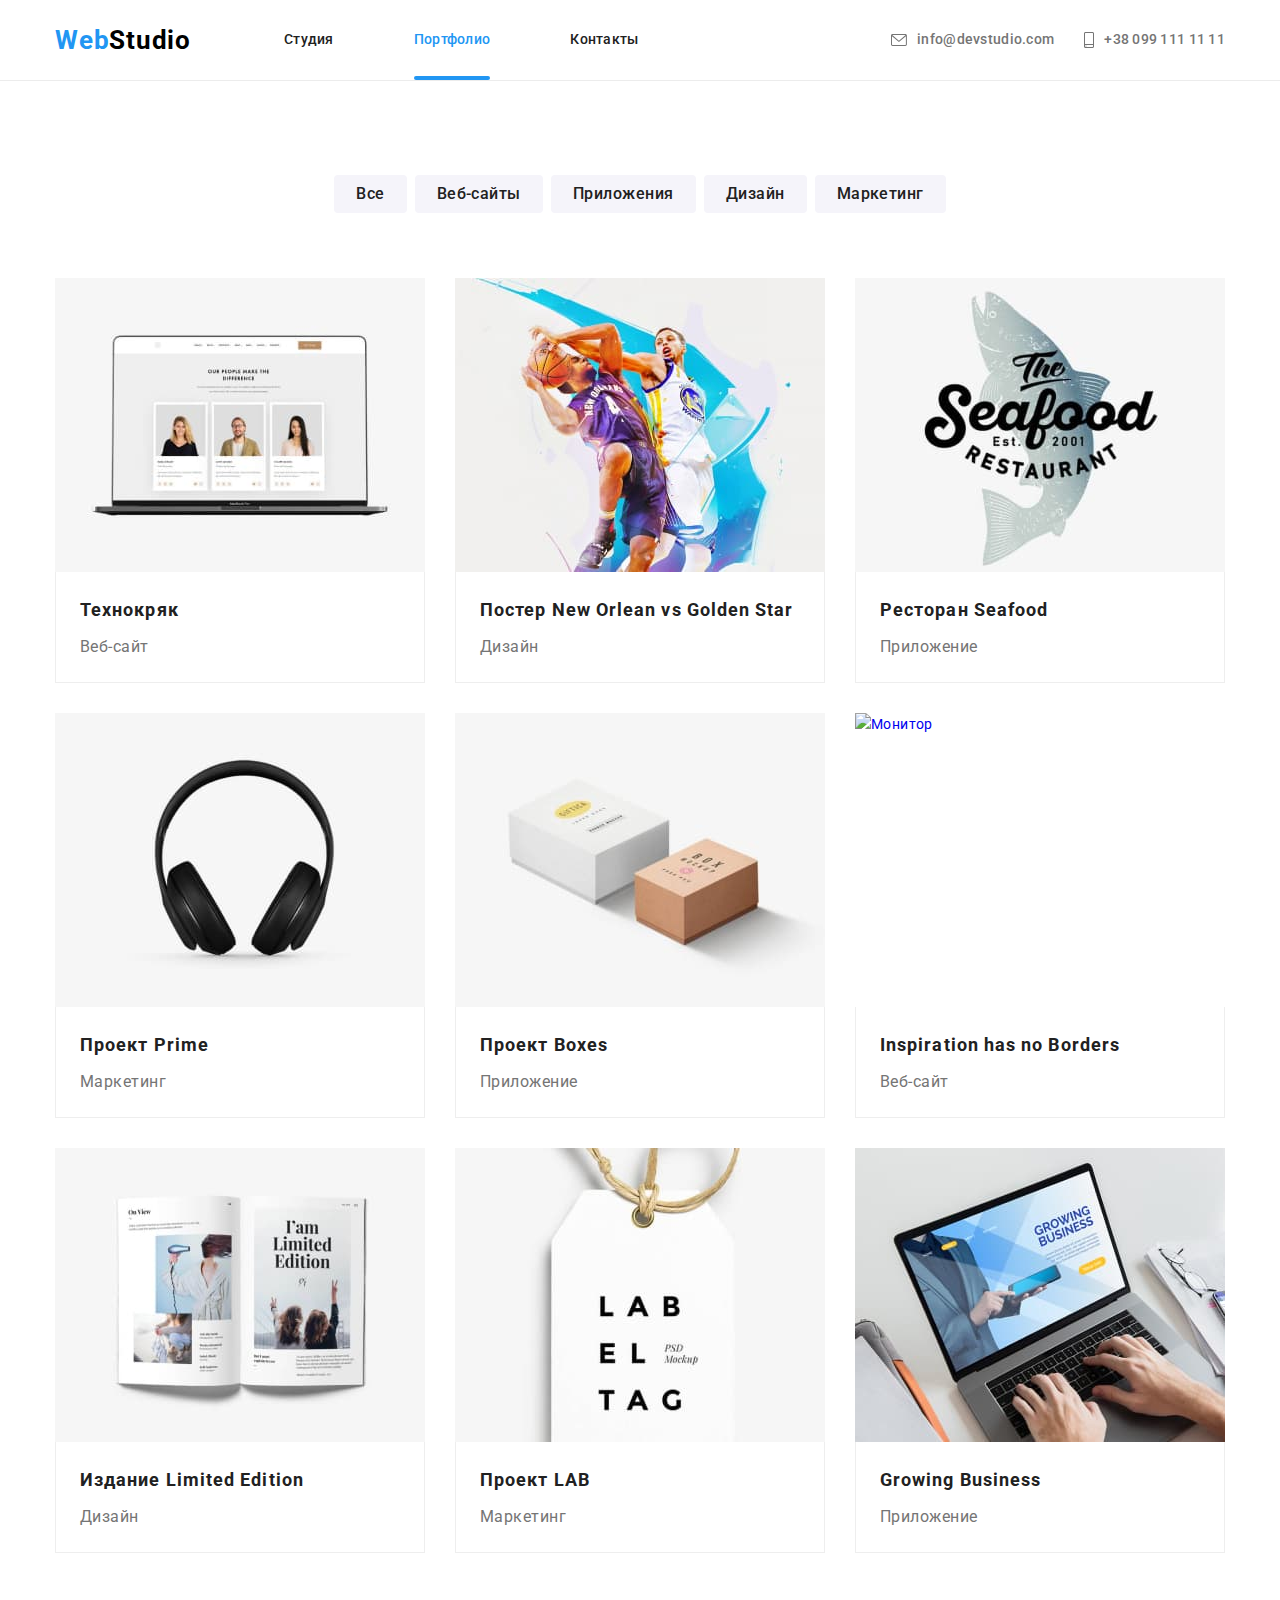
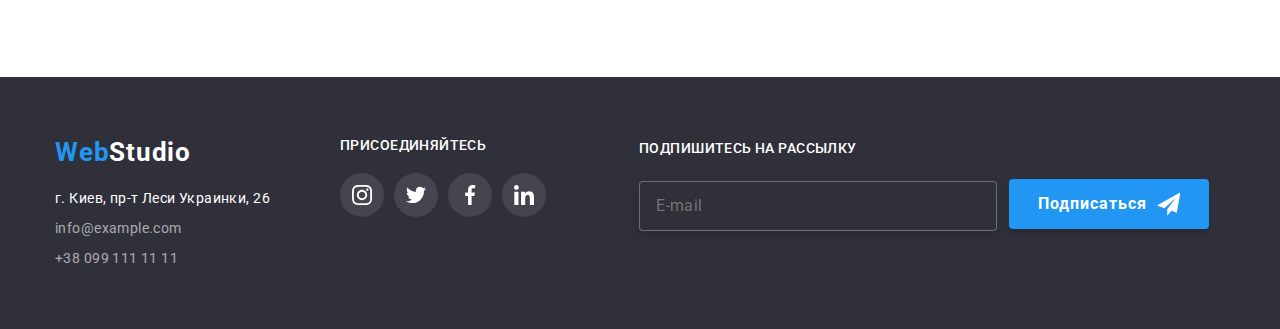
==== commit 5c9b4291: "исправляет разметку" ====
--- a/portfolio.html
+++ b/portfolio.html
@@ -9,6 +9,7 @@
     <link rel="stylesheet"
         href="https://cdnjs.cloudflare.com/ajax/libs/modern-normalize/1.0.0/modern-normalize.min.css">
     <link rel="stylesheet" href="./css/portfolio.min.css">
+    <title>WebStudio :: Студия</title>
 </head>
 
 <body>
@@ -70,15 +71,15 @@
                     <li class="item-card"> 
                         <a class="img-card" href="">
                             <div class="overlay">
-                                <img class="img-portfolio"
-                                srcset=
-                                "./images/portfolio/tehno.jpg 1x, 
-                                ./images/portfolio/tehno@2x.jpg 2x, 
-                                ./images/portfolio/tehno@3x.jpg 3x"
-
-                                src="./images/portfolio/tehno.jpg"
-                                alt="Наши люди"
-                                >
+                                <picture>
+                                    <source srcset="/images/portfolio/desktop/tehno.jpg 1x,
+                                                /images/portfolio/desktop/tehno@2x.jpg 2x" media="(min-width: 1200px)" />
+                                    <source srcset="/images/portfolio/tablet/img1.jpg 1x,
+                                                 /images/portfolio/tablet/img1@2x.jpg 2x" media="(min-width: 768px)" />
+                                    <source srcset="/images/portfolio/mobile/img1.jpg 1x,
+                                                /images/portfolio/mobile/img1@2x.jpg 2x" media="(min-width: 480px)" />
+                                    <img class="portfolio-img" src="/images/portfolio/desktop/tehno.jpg" alt="Наши люди" />
+                                </picture>              
                                 <p class="description">
                                     Технокряк это современная площадка распространения коронавируса. Компании используют эту платформу для
                                     цифрового шпионажа и атак на защищённые сервера конкурентов.
@@ -94,15 +95,16 @@
                     <li class="item-card">
                         <a class="img-card" href="">
                             <div class="overlay">
-                                <img class="img-portfolio"
-                                srcset=
-                                "./images/portfolio/poster.jpg 1x, 
-                                ./images/portfolio/poster@2x.jpg 2x, 
-                                ./images/portfolio/poster@3x.jpg 3x"
-
-                                src="./images/portfolio/poster.jpg"
-                                alt="Игра в баскетбол"
-                                >
+                            <picture>
+                                <source srcset="/images/portfolio/desktop/poster.jpg 1x,
+                                                /images/portfolio/desktop/poster@2x.jpg 2x" media="(min-width: 1200px)" />
+                                <source srcset="/images/portfolio/tablet/img2.jpg 1x,
+                                                /images/portfolio/tablet/img2@2x.jpg 2x" media="(min-width: 768px)" />
+                                <source srcset="/images/portfolio/mobile/img2.jpg 1x,
+                                                /images/portfolio/mobile/img2@2x.jpg 2x" media="(min-width: 480px)" />
+                                <img class="portfolio-img" src="/images/portfolio/desktop/poster.jpg" alt="Игра в баскетбол" />
+                            </picture>
+                               
                                 <p class="description">
                                     Технокряк это современная площадка распространения коронавируса. Компании используют эту платформу для
                                     цифрового шпионажа и атак на защищённые сервера конкурентов.
@@ -116,17 +118,18 @@
                     </li>
                                       
                     <li class="item-card">
-                        <a class="img-card" href="">
-                            <div class="overlay">
-                                <img class="img-portfolio"
-                                 srcset=
-                                "./images/portfolio/resto.jpg 1x, 
-                                ./images/portfolio/resto@2x.jpg 2x, 
-                                ./images/portfolio/resto@3x.jpg 3x"
-
-                                src="./images/portfolio/resto.jpg"
-                                alt="Рыба"
-                                >
+                        <a class="img-card" href="/portfolio.html">
+                            <div class="overlay">
+                                <picture>
+                                    <source srcset="/images/portfolio/desktop/resto.jpg 1x,
+                                                    /images/portfolio/desktop/resto@2x.jpg 2x" media="(min-width: 1200px)" />
+                                    <source srcset="/images/portfolio/tablet/img3.jpg 1x,
+                                                    /images/portfolio/tablet/img3@2x.jpg 2x" media="(min-width: 768px)" />
+                                    <source srcset="/images/portfolio/mobile/img3.jpg 1x,
+                                                    /images/portfolio/mobile/img3@2x.jpg 2x" media="(min-width: 480px)" />
+                                    <img class="portfolio-img" src="/images/portfolio/desktop/resto.jpg" alt="Рыба" />
+                                </picture>        
+                                
                                 <p class="description">
                                     Технокряк это современная площадка распространения коронавируса. Компании используют эту платформу для
                                     цифрового шпионажа и атак на защищённые сервера конкурентов.
@@ -141,17 +144,21 @@
                 
                 
                     <li class="item-card">
-                       <a class="img-card" href="">
-                            <div class="overlay">
-                                <img class="img-portfolio" 
-                                srcset=
-                                "./images/portfolio/prime.jpg 1x, 
-                                ./images/portfolio/prime@2x.jpg 2x, 
-                                ./images/portfolio/prime@3x.jpg 3x"
-
-                                src="./images/portfolio/prime.jpg"
-                                alt="Наушники"
-                               >
+                       <a class="img-card" href="/portfolio.html">
+                            <div class="overlay">
+                                <picture>
+                                    <source srcset="/images/portfolio/desktop/prime.jpg 1x,
+                                                    /images/portfolio/desktop/prime@2x.jpg 2x"
+                                        media="(min-width: 1200px)" />
+                                    <source srcset="/images/portfolio/tablet/img4.jpg 1x,
+                                                     /images/portfolio/tablet/img4@2x.jpg 2x"
+                                        media="(min-width: 768px)" />
+                                    <source srcset="/images/portfolio/mobile/img4.jpg 1x,
+                                                     /images/portfolio/mobile/img4@2x.jpg 2x"
+                                        media="(min-width: 480px)" />
+                                    <img class="portfolio-img" src="/images/portfolio/desktop/prime.jpg" alt="Наушники" />
+                                </picture>
+                               
                                 <p class="description">
                                     Технокряк это современная площадка распространения коронавируса. Компании используют эту платформу для
                                     цифрового шпионажа и атак на защищённые сервера конкурентов.
@@ -165,17 +172,21 @@
                     </li>
                 
                     <li class="item-card">
-                        <a class="img-card" href="">
-                            <div class="overlay">
-                                <img class="img-portfolio"
-                                 srcset=
-                                "./images/portfolio/box-project.jpg 1x, 
-                                ./images/portfolio/box-project@2x.jpg 2x, 
-                                ./images/portfolio/box-project@3x.jpg 3x"
-
-                                src="./images/portfolio/box-project.jpg"
-                                alt="Коробка"
-                                >
+                        <a class="img-card" href="/portfolio.html">
+                            <div class="overlay">
+                            <picture>
+                                <source srcset="/images/portfolio/desktop/box-project.jpg 1x,
+                                                /images/portfolio/desktop/box-project@2x.jpg 2x"
+                                    media="(min-width: 1200px)" />
+                                <source srcset="/images/portfolio/tablet/img5.jpg 1x,
+                                                 /images/portfolio/tablet/img5@2x.jpg 2x"
+                                    media="(min-width: 768px)" />
+                                <source srcset="/images/portfolio/mobile/img5.jpg 1x,
+                                                /images/portfolio/mobile/img5@2x.jpg 2x"
+                                    media="(min-width: 480px)" />
+                                <img class="portfolio-img" src="/images/portfolio/desktop/box-project.jpg"  alt="Коробка" />
+                            </picture>
+                               
                                 <p class="description">
                                     Технокряк это современная площадка распространения коронавируса. Компании используют эту платформу для
                                     цифрового шпионажа и атак на защищённые сервера конкурентов.
@@ -189,17 +200,19 @@
                     </li>
                 
                     <li class="item-card">
-                        <a class="img-card" href="">
-                            <div class="overlay">
-                                <img class="img-portfolio"
-                                 srcset=
-                                "./images/portfolio/inspiration.jpg 1x, 
-                                ./images/portfolio/inspiration@2x.jpg 2x, 
-                                ./images/portfolio/inspiration@3x.jpg 3x"
-
-                                src="./images/portfolio/inspiration.jpg"
-                                alt="Монитор"
-                               >
+                        <a class="img-card" href="/portfolio.html">
+                            <div class="overlay">
+                                <picture>
+                                <source srcset="/images/portfolio/desktop/inspiration.jpg 1x,
+                                            /images/portfolio/desktop/inspiration@2x.jpg 2x"
+                                    media="(min-width: 1200px)" />
+                                <source srcset="/images/portfolio/tablet/img6.jpg 1x,
+                                             /images/portfolio/tablet/img6@2x.jpg 2x" media="(min-width: 768px)" />
+                                <source srcset="/images/portfolio/mobile/img6.jpg 1x,
+                                            /images/portfolio/mobile/img6@2x.jpg 2x" media="(min-width: 480px)" />
+                                <img class="portfolio-img" src="/images/portfolio/desktop/inspiration.jpg"  alt="Монитор" />
+                                </picture>
+                               
                                 <p class="description">
                                     Технокряк это современная площадка распространения коронавируса. Компании используют эту платформу для
                                     цифрового шпионажа и атак на защищённые сервера конкурентов.
@@ -213,17 +226,19 @@
                     </li>
                 
                     <li class="item-card">
-                        <a class="img-card" href="">
-                            <div class="overlay">
-                                <img class="img-portfolio"
-                                 srcset=
-                                "./images/portfolio/limited.jpg 1x, 
-                                ./images/portfolio/limited@2x.jpg 2x, 
-                                ./images/portfolio/limited@3x.jpg 3x"
-
-                                src="./images/portfolio/limited.jpg"
-                                alt="Книга"
-                                >
+                        <a class="img-card" href="/portfolio.html">
+                            <div class="overlay">
+                                <picture>
+                                    <source srcset="/images/portfolio/desktop/limited.jpg 1x,
+                                         /images/portfolio/desktop/limited@2x.jpg 2x"
+                                        media="(min-width: 1200px)" />
+                                    <source srcset="/images/portfolio/tablet/img7.jpg 1x,
+                                            /images/portfolio/tablet/img7@2x.jpg 2x" media="(min-width: 768px)" />
+                                    <source srcset="/images/portfolio/mobile/img7.jpg 1x,
+                                        /images/portfolio/mobile/img7@2x.jpg 2x" media="(min-width: 480px)" />
+                                    <img class="portfolio-img" src="/images/portfolio/desktop/limited.jpg" alt="Книга" />
+                                </picture>
+                                
                                 <p class="description">
                                         Технокряк это современная площадка распространения коронавируса. Компании используют эту платформу для
                                         цифрового шпионажа и атак на защищённые сервера конкурентов.
@@ -237,17 +252,18 @@
                     </li>
                 
                     <li class="item-card">
-                        <a class="img-card" href="">
-                            <div class="overlay">
-                                <img class="img-portfolio" 
-                                 srcset=
-                                "./images/portfolio/lab.jpg 1x, 
-                                ./images/portfolio/lab@2x.jpg 2x, 
-                                ./images/portfolio/lab@3x.jpg 3x"
-
-                                src="./images/portfolio/lab.jpg"
-                                alt="Брелок"
-                                >
+                        <a class="img-card" href="/portfolio.html">
+                            <div class="overlay">
+                            <picture>
+                                <source srcset="/images/portfolio/desktop/lab.jpg 1x,
+                                                 /images/portfolio/desktop/lab@2x.jpg 2x" media="(min-width: 1200px)" />
+                                <source srcset="/images/portfolio/tablet/img8.jpg 1x,
+                                                /images/portfolio/tablet/img8@2x.jpg 2x" media="(min-width: 768px)" />
+                                <source srcset="/images/portfolio/mobile/img8.jpg 1x,
+                                                /images/portfolio/mobile/img8@2x.jpg 2x" media="(min-width: 480px)" />
+                                <img class="portfolio-img" src="/images/portfolio/desktop/lab.jpg" alt="Брелок" />
+                            </picture>
+                               
                                 <p class="description">
                                         Технокряк это современная площадка распространения коронавируса. Компании используют эту платформу для
                                         цифрового шпионажа и атак на защищённые сервера конкурентов.
@@ -261,17 +277,20 @@
                     </li>
                 
                     <li class="item-card">
-                        <a class="img-card" href="">
-                            <div class="overlay">
-                                <img class="img-portfolio"
-                                srcset=
-                                "./images/portfolio/business.jpg 1x, 
-                                ./images/portfolio/business@2x.jpg 2x, 
-                                ./images/portfolio/business@3x.jpg 3x"
-
-                                src="./images/portfolio/business.jpg"
-                                alt="За ноутбуком"
-                                >
+                        <a class="img-card" href="/portfolio.html">
+                            <div class="overlay">
+                                <picture>
+                                    <source srcset="/images/portfolio/desktop/business.jpg 1x,
+                                                /images/portfolio/desktop/business@2x.jpg 2x"
+                                        media="(min-width: 1200px)" />
+                                    <source srcset="/images/portfolio/tablet/img9.jpg 1x,
+                                            /images/portfolio/tablet/img9@2x.jpg 2x" media="(min-width: 768px)" />
+                                    <source srcset="/images/portfolio/mobile/img9.jpg 1x,
+                                            /images/portfolio/mobile/img9@2x.jpg 2x" media="(min-width: 480px)" />
+                                    <img class="portfolio-img" src="/images/portfolio/desktop/business.jpg" alt="Брелок" />
+                                </picture>
+
+                               
                                 <p class="description">
                                         Технокряк это современная площадка распространения коронавируса. Компании используют эту платформу для
                                         цифрового шпионажа и атак на защищённые сервера конкурентов.
--- a/css/portfolio.min.css
+++ b/css/portfolio.min.css
@@ -1,2 +1,2 @@
-.social-list .social-link{display:flex;align-items:center}@font-face{font-family:"Raleway";font-style:normal;font-weight:400;src:url("../fonts/raleway-v18-latin/raleway-v18-latin-regular.eot");src:local(""),url("../fonts/raleway-v18-latin/raleway-v18-latin-regular.eot?#iefix") format("embedded-opentype"),url("../fonts/raleway-v18-latin/raleway-v18-latin-regular.woff2") format("woff2"),url("../fonts/raleway-v18-latin/raleway-v18-latin-regular.woff") format("woff"),url("../fonts/raleway-v18-latin/raleway-v18-latin-regular.ttf") format("truetype"),url("../fonts/raleway-v18-latin/raleway-v18-latin-regular.svg#Raleway") format("svg")}@font-face{font-family:"Raleway";font-style:normal;font-weight:700;src:url("../fonts/raleway-v18-latin/raleway-v18-latin-700.eot");src:local(""),url("../fonts/raleway-v18-latin/raleway-v18-latin-700.eot?#iefix") format("embedded-opentype"),url("../fonts/raleway-v18-latin/raleway-v18-latin-700.woff2") format("woff2"),url("../fonts/raleway-v18-latin/raleway-v18-latin-700.woff") format("woff"),url("../fonts/raleway-v18-latin/raleway-v18-latin-700.ttf") format("truetype"),url("../fonts/raleway-v18-latin/raleway-v18-latin-700.svg#Raleway") format("svg")}html{box-sizing:border-box}*,::after,::before{box-sizing:inherit}body{font-family:"Roboto", sans-serif;font-size:14px;font-weight:400;line-height:1.71;letter-spacing:.03em}img{display:block;max-width:100%;height:auto}.no-margin{margin-top:0}.text{margin:0}.container{width:100%;padding-left:15px;padding-right:15px;margin-right:auto;margin-left:auto}@media screen and (min-width: 480px){.container{width:480px}}@media screen and (min-width: 768px){.container{width:768px}}@media screen and (min-width: 1200px){.container{width:1200px}}.item{display:block}@media screen and (min-width: 768px){.navigate,.header-container,.social-list,.menu-item{display:flex;align-items:center}}@media screen and (max-width: 1199px){.about,.benefits,.team,.section-portfolio,.clients{padding-top:60px}}@media screen and (min-width: 1200px){.about,.benefits,.team,.section-portfolio,.clients{padding-top:94px}}@media screen and (max-width: 1199px){.section-portfolio,.clients,.about,.benefits{padding-bottom:60px}}@media screen and (min-width: 1200px){.section-portfolio,.clients,.about,.benefits{padding-bottom:94px}}.visually-hidden{position:absolute;clip:rect(1px 1px 1px 1px);clip:rect(1px, 1px, 1px, 1px);padding:0;border:0;height:1px;width:1px;margin:-1px;overflow:hidden}.section-tittle{margin-top:0;font-family:"Roboto",sans-serif;color:#212121}@media screen and (max-width: 1199px){.section-tittle{margin-bottom:30px;font-family:"Roboto",sans-serif;font-weight:700;font-size:28px;line-height:1.178;text-align:center;letter-spacing:0.03em}}@media screen and (min-width: 1200px){.section-tittle{margin-bottom:50px;font-weight:900;font-size:36px;line-height:1.17;text-align:center;letter-spacing:0.03em}}.btn{display:inline-block;border:0px solid transparent;border-radius:4px;padding:6px 22px;font-weight:500;font-size:16px;line-height:1.63;text-align:center;letter-spacing:0.03em;color:#212121;background-color:#f5f4fa;cursor:pointer;transition:color 250ms cubic-bezier(0.4, 0, 0.2, 1),background-color 250ms cubic-bezier(0.4, 0, 0.2, 1)}.btn:hover,.btn:focus,.btn:active{display:inline-block;border:0px solid transparent;border-radius:4px;border:none;outline:none;box-shadow:none;padding:6px 22px;font-weight:500;font-size:16px;line-height:1.62;text-align:center;letter-spacing:0.03em;color:#fff;background-color:#2196f3}.main-btn{display:inline-block;text-align:center;border:0px solid transparent;margin-top:0;margin-bottom:0;padding:10px 32px;font-size:16px;font-weight:700;line-height:1.875;letter-spacing:0.06em;background-color:#2196f3;color:#fff;cursor:pointer}.main-btn:hover,.main-btn:focus,.main-btn:active{border:none;box-shadow:none;background-color:#fff;color:#2196f3}.footer-button{display:inline-flex;max-width:200px;padding:10px 29px;font-weight:700;font-size:16px;line-height:1.88;align-items:center;text-align:center;letter-spacing:0.06em;font-weight:bold;color:#fff;background:#2196f3;box-shadow:0px 4px 4px rgba(0,0,0,0.15);border-radius:4px;border:none;cursor:pointer}@media screen and (max-width: 1199px){.footer-button{margin-top:20px}}@media screen and (min-width: 1200px){.footer-button{margin-left:12px}}.footer-button:focus{background-color:#fff;color:#2196f3}.footer-button:focus .footer-icon{fill:#2196f3}.header-container .menu-button{display:inline-flex;margin:10px, 0;padding:0;border:none;background-color:transparent}.header-container .menu-button .icon-close{display:none}.header-container .menu-button.is-open .icon-close{display:block}.header-container .menu-button.is-open .icon-menu{display:none}@media screen and (min-width: 768px){.header-container .menu-button{display:none}}.header-container .menu-button:hover,.header-container .menu-button:focus{fill:#2196f3}.link-logo{font-family:"Roboto",sans-serif;color:#000}@media screen and (min-width: 1200px){.link-logo{font-size:26px;font-weight:700;line-height:1.19;letter-spacing:.03em}}@media screen and (max-width: 1199px){.link-logo{font-weight:700;font-size:24px;line-height:1.166;letter-spacing:0.03em}}.link-logo.inverse{display:flex;margin-bottom:20px;text-align:center;color:#fff}.link-logo>span{color:#2196f3}.link,.link-logo{display:block;color:inherit;text-decoration:none;transition:color 250ms cubic-bezier(0.4, 0, 0.2, 1),fill 250ms cubic-bezier(0.4, 0, 0.2, 1)}.link:hover,.link:focus{color:#2196f3}.link-contacts:hover,.link-contacts:focus{color:#2196f3;fill:#2196f3}@media screen and (min-width: 768px) and (max-width: 1199px){.contacts-top .menu-link{padding:0;font-size:12px}}.contacts-top .link{display:flex;justify-content:center;align-items:center;transition:color 250ms cubic-bezier(0.4, 0, 0.2, 1),fill 250ms cubic-bezier(0.4, 0, 0.2, 1)}.menu-link{display:block;font-family:"Roboto", sans-serif;font-size:14px;font-weight:500;line-height:1.14;letter-spacing:.02em;color:#212121}@media screen and (min-width: 768px) and (max-width: 1199px){.menu-link{font-size:14px;line-height:1.14}}@media screen and (max-width: 767px){.menu-link{font-weight:500;font-size:18px;line-height:1.166;letter-spacing:0.02em}}@media screen and (min-width: 768px){.menu-link{padding-top:32px;padding-bottom:32px}}.link-contacts{color:#757575;fill:#757575}.menu-link .header-container{display:inline-flex;align-items:center}.site-nav .link-current{position:relative;display:inline-block;padding-bottom:8px;font-family:"Roboto", sans-serif;font-size:14px;font-weight:500;line-height:1.14;letter-spacing:.02em;color:#2196f3;text-decoration:none}@media screen and (max-width: 767px){.site-nav .link-current{font-weight:500;font-size:18px;line-height:1.166;letter-spacing:0.02em}}@media screen and (min-width: 768px){.site-nav .link-current{padding-top:32px;padding-bottom:32px}}.site-nav .link-current::after{content:"";position:absolute;display:inline-block;width:100%;height:4px;border-radius:2px;left:0;bottom:0;background-color:#2196f3}.social-link.light:hover{fill:#fff;background-color:#2196f3}.social-list .social-link.dark{justify-content:center;fill:#fff;background-color:rgba(255,255,255,0.1)}.social-link.dark:hover{background-color:#2196f3}@media screen and (max-width: 767px){.page-futer .item-link{font-weight:500;font-size:14px;line-height:1.71;text-align:center;letter-spacing:0.03em;font-style:normal}}.form-field{display:block;position:relative;background-color:transparent;margin-bottom:28px;font-weight:400;font-size:12px;line-height:1.17;letter-spacing:0.01em}.form-field .icon{position:absolute;display:inline-block;top:50%;left:0;fill:#212121;transform:translate(15px, -50%)}.form-field:focus-within .input ~ .icon{fill:#2196f3}.form-field .caption{position:absolute;top:50%;left:0;color:var(--primary-text-color);transform:translate(42px, -50%);transition:transform 250ms cubic-bezier(0.4, 0, 0.2, 1)}.form-field .input{display:block;width:100%;padding:12px 12px 12px 42px;font-weight:400;font-size:12px;line-height:1.17;letter-spacing:0.01em;border:1px solid rgba(33,33,33,0.2);border-radius:4px}.form-field:focus-within .input+.caption{color:#2196f3;transform:translate(0px, -38px)}.form-field .input:not(:placeholder-shown) ~ .caption{transform:translate(0px, -38px)}.form-field:focus-within .input,.form-field-area:focus-within .input{border:1px solid #2196f3;outline-width:0px;border-radius:4px}.form-field-area{display:block;position:relative;margin-bottom:20px;line-height:1.17;letter-spacing:0.01em;font-weight:400;font-size:12px}.form-field-area .caption{position:absolute;top:0;left:0;color:var(--primary-text-color);transform:translate(16px, 100%);transition:transform 250ms cubic-bezier(0.4, 0, 0.2, 1)}.form-field-area .input{padding:12px 16px;width:100%;height:120px;letter-spacing:0.01em;font-weight:400;font-size:12px;border:1px solid rgba(33,33,33,0.2);border-radius:4px;resize:none}.form-field-area:focus-within>.caption{color:#2196f3;transform:translate(0px, -18px)}.form-field-area .input:not(:placeholder-shown) ~ .caption{transform:translate(0px, -18px)}.field-checkbox{display:block;position:relative;text-align:end}@media screen and (min-width: 1200px){.field-checkbox{text-align:center}}.field-checkbox .checkbox-caption{font-size:12px}.checkbox-icon::before{position:absolute;top:4px;left:0px;display:inline-block;content:"";width:16px;height:15px;background-size:16px;background-position:left;background-repeat:no-repeat;background-color:transparent;background-image:url(../images/Vector-policy.svg)}@media screen and (min-width: 1200px){.checkbox-icon::before{left:7px}}.checkbox:checked+.checkbox-icon::before{background-image:url(../images/icon-check.svg)}.link-policy{border-bottom:1px solid #2196f3;color:#2196f3;text-decoration:none}.submit-button{border:none;margin-left:auto;margin-right:auto;margin-top:30px;padding:10px 55px;font-weight:700;font-size:16px;line-height:1.88;display:flex;align-items:center;text-align:center;letter-spacing:0.06em;color:#fff;background:#2196f3;box-shadow:0px 4px 4px rgba(0,0,0,0.15);border-radius:4px;cursor:pointer}.submit-button:hover{color:#2196f3;background-color:#fff}.footer-input{width:100%;width:358px;height:50px;margin-top:20px;padding-left:16px;border:1px solid rgba(255,255,255,0.3);box-sizing:border-box;filter:drop-shadow(0px 4px 4px rgba(0,0,0,0.15));border-radius:4px;background-color:#2f303a;font-weight:400;font-size:16px;line-height:1.25;letter-spacing:0.03em;color:rgba(255,255,255,0.6)}@media screen and (max-width: 767px){.footer-input{max-width:450px;min-width:200px;width:100%}}.header{border-bottom:1px solid #ececec;background-color:var(--dark-bg)}.list{list-style:none;margin:0;padding:0}@media screen and (min-width: 768px){.menu{display:inline-flex}}.menu-item .svg-item{margin-right:10px;fill:inherit}@media screen and (max-width: 767px){.header-menu{display:none}}@media screen and (min-width: 1200px){.header-menu .menu-item:not(:last-child){margin-right:30px}}@media screen and (max-width: 767px){.site-nav{border-top:1px solid #ececec;padding-top:60px;padding-bottom:60px;font-size:18px;line-height:1.166}.site-nav .menu-item:not(:last-child){margin-bottom:40px}}@media screen and (min-width: 768px) and (max-width: 1199px){.site-nav{margin-left:88px}.site-nav .menu-item+.menu-item{margin-left:50px}}@media screen and (min-width: 1200px){.site-nav{margin-left:93px}.site-nav .menu-item+.menu-item{margin-left:50px}}.page-futer>.white-link{color:#fff}.social-list .social-icon{width:20px;height:20px}@media screen and (max-width: 767px){.contacts-top{padding-bottom:60px;font-size:18px;line-height:1.166;color:#757575}.contacts-top .menu-item:not(:last-child){margin-bottom:16px}}@media screen and (min-width: 1200px){.contacts-top{justify-content:end;display:flex}}@media screen and (min-width: 768px) and (max-width: 1199px){.contacts-top{flex-direction:column;margin-left:84px;margin-top:21px;margin-bottom:21px}}@media screen and (min-width: 768px) and (max-width: 1199px){.contacts-top .menu-item+.menu-item{margin-top:10px}}.header-container{position:relative;display:flex;align-items:center;justify-content:space-between}@media screen and (min-width: 1200px){.header-container{justify-content:flex-start}}.header-menu{background-color:#fff}@media screen and (max-width: 767px){.header-menu{display:none;position:absolute;top:100%;left:0;width:100%;text-align:center}.header-menu.is-open{display:block}}@media screen and (min-width: 768px){.header-menu{display:flex;justify-content:space-between;align-items:center}}.menu-filters{display:flex;flex-wrap:wrap}@media screen and (min-width: 768px){.menu-filters{justify-content:center;margin-bottom:30px}}@media screen and (min-width: 1200px){.menu-filters{margin-bottom:50px}}.menu-filters .item{margin-bottom:15px}.menu-filters>.item+.item{margin-left:8px}@media screen and (min-width: 768px) and (max-width: 1199px){.list-portfolio{display:flex;flex-wrap:wrap;margin-top:40px}.list-portfolio .item-card{width:calc((100% - 30px) / 2)}.list-portfolio>.item-card:not(:nth-child(2n)){margin-right:30px}.list-portfolio>.item-card:not(:nth-last-child(-n+2)){margin-bottom:30px}}@media screen and (min-width: 1200px){.list-portfolio{display:flex;flex-wrap:wrap}}.list-portfolio .overlay{position:relative;overflow:hidden}.list-portfolio .description{display:block;position:absolute;left:0;right:0;top:0;bottom:0;margin:0;font-weight:400;font-size:18px;line-height:1.56;padding:63px 24px;color:#fff;background:#2196f3;transform:translateY(100%);transition:transform 250ms}.list-portfolio .img-card:hover .description,.list-portfolio .img-card:focus .description{transform:translateY(0)}.list-portfolio .img-card:hover,.list-portfolio .img-card:focus{box-shadow:0px 1px 1px rgba(0,0,0,0.12),0px 4px 4px rgba(0,0,0,0.06),1px 4px 6px rgba(0,0,0,0.16)}@media screen and (min-width: 1200px){.list-portfolio>.item-card:not(:nth-child(3n)){margin-right:30px}}@media screen and (min-width: 1200px){.list-portfolio>.item-card:not(:nth-last-child(-n+3)){margin-bottom:30px}}.info-portfolio .tittle{margin-top:0;margin-bottom:4px;font-weight:700;font-size:18px;line-height:2;letter-spacing:0.06em;color:#212121}.info-portfolio{padding:20px 24px;border-style:solid;border-width:0 1px 1px 1px;box-sizing:border-box;border-color:#eee}.info-portfolio .text{font-size:16px;font-weight:400;line-height:1.87;letter-spacing:.03em;color:#757575}.list-portfolio .item-card{display:flex;flex-wrap:wrap;background:#fff}@media screen and (min-width: 1200px){.list-portfolio .item-card{flex-basis:calc((100% - 60px) / 3)}}.img-card{height:auto;display:block;text-decoration:none}@media screen and (max-width: 767px){.img-card{width:100%}}@media screen and (max-width: 480px){.img-portfolio{width:450px;height:294px}}@media screen and (min-width: 768px){.img-portfolio{width:354px;height:294px}}@media screen and (min-width: 1200px){.img-portfolio{width:370px;height:294px}}.footer{background-color:#2f303a}.page-futer{font-family:"Roboto",sans-serif;font-size:14px;font-weight:400;line-height:1.71;letter-spacing:.03em;color:#fff}.page-futer .contacts{font-weight:400;font-size:14px;line-height:1.5;color:rgba(255,255,255,0.6)}@media screen and (min-width: 1200px){.flex-footer{display:flex;align-items:center;padding-bottom:60px;padding-top:60px}.footer-left{margin-right:70px}.footer-right{display:flex;align-items:center;margin-left:93px}}.footer-icon{margin-left:10px;fill:#fff}.page-futer .item-link+.item-link{margin-top:9px}.address{color:#fff}.item-link{font-style:normal;font-size:14px;font-weight:400;line-height:1.5;letter-spacing:.03em;color:rgba(255,255,255,0.6)}.center-footer .title,.footer-right .title{margin-top:0;margin-bottom:20px;text-transform:uppercase;color:#fff;font-size:14px;font-weight:500;line-height:1.142;letter-spacing:.03em}@media screen and (max-width: 767px){.center-footer .title,.footer-right .title{text-align:center}}.social-list{display:flex;align-items:center;justify-content:center}.social-list .social-link{align-items:center;justify-content:center;width:44px;height:44px;border-radius:50%;transition:fill 250ms cubic-bezier(0.4, 0, 0.2, 1),background-color 250ms cubic-bezier(0.4, 0, 0.2, 1)}.social-list>.item+.item{margin-left:10px}@media screen and (max-width: 1199px){.footer-left,.center-footer,.footer-right{padding-top:60px;text-align:center}}@media screen and (max-width: 1199px){.footer-right{padding-bottom:60px}}@media screen and (max-width: 767px){.footer-right{padding-bottom:60px}}@media screen and (min-width: 768px) and (max-width: 1199px){.footer-tablet{display:flex;flex-direction:row;justify-content:space-between}}@media screen and (min-width: 1200px){.footer-tablet{display:flex;flex-direction:row}}@media screen and (max-width: 1199px){.link-logo.inverse{justify-content:center}}
+.social-list .social-link{display:flex;align-items:center}@font-face{font-family:"Raleway";font-style:normal;font-weight:400;src:url("../fonts/raleway-v18-latin/raleway-v18-latin-regular.eot");src:local(""),url("../fonts/raleway-v18-latin/raleway-v18-latin-regular.eot?#iefix") format("embedded-opentype"),url("../fonts/raleway-v18-latin/raleway-v18-latin-regular.woff2") format("woff2"),url("../fonts/raleway-v18-latin/raleway-v18-latin-regular.woff") format("woff"),url("../fonts/raleway-v18-latin/raleway-v18-latin-regular.ttf") format("truetype"),url("../fonts/raleway-v18-latin/raleway-v18-latin-regular.svg#Raleway") format("svg")}@font-face{font-family:"Raleway";font-style:normal;font-weight:700;src:url("../fonts/raleway-v18-latin/raleway-v18-latin-700.eot");src:local(""),url("../fonts/raleway-v18-latin/raleway-v18-latin-700.eot?#iefix") format("embedded-opentype"),url("../fonts/raleway-v18-latin/raleway-v18-latin-700.woff2") format("woff2"),url("../fonts/raleway-v18-latin/raleway-v18-latin-700.woff") format("woff"),url("../fonts/raleway-v18-latin/raleway-v18-latin-700.ttf") format("truetype"),url("../fonts/raleway-v18-latin/raleway-v18-latin-700.svg#Raleway") format("svg")}html{box-sizing:border-box}body{font-family:"Roboto", sans-serif;font-size:14px;font-weight:400;line-height:1.71;letter-spacing:.03em}img{display:block;max-width:100%;height:auto}.no-margin{margin-top:0}.text{margin:0}.container{width:100%;padding-left:15px;padding-right:15px;margin-right:auto;margin-left:auto}@media screen and (min-width: 480px){.container{width:480px}}@media screen and (min-width: 768px){.container{width:768px}}@media screen and (min-width: 1200px){.container{width:1200px}}.item{display:block}@media screen and (min-width: 768px){.navigate,.header-container,.social-list,.menu-item{display:flex;align-items:center}}@media screen and (max-width: 1199px){.about,.benefits,.team,.section-portfolio,.clients{padding-top:60px}}@media screen and (min-width: 1200px){.about,.benefits,.team,.section-portfolio,.clients{padding-top:94px}}@media screen and (max-width: 1199px){.section-portfolio,.clients,.about,.benefits{padding-bottom:60px}}@media screen and (min-width: 1200px){.section-portfolio,.clients,.about,.benefits{padding-bottom:94px}}.visually-hidden{position:absolute;clip:rect(1px 1px 1px 1px);clip:rect(1px, 1px, 1px, 1px);padding:0;border:0;height:1px;width:1px;margin:-1px;overflow:hidden}.section-tittle{margin-top:0;color:#212121;font-family:"Roboto",sans-serif}@media screen and (max-width: 1199px){.section-tittle{margin-bottom:30px;font-family:"Roboto",sans-serif;font-weight:700;font-size:28px;line-height:1.178;text-align:center;letter-spacing:0.03em}}@media screen and (min-width: 1200px){.section-tittle{margin-bottom:50px;font-weight:900;font-size:36px;line-height:1.17;text-align:center;letter-spacing:0.03em}}.btn{display:inline-block;border:0px solid transparent;border-radius:4px;padding:6px 22px;font-weight:500;font-size:16px;line-height:1.63;text-align:center;letter-spacing:0.03em;color:#212121;background-color:#f5f4fa;cursor:pointer;transition:color 250ms cubic-bezier(0.4, 0, 0.2, 1),background-color 250ms cubic-bezier(0.4, 0, 0.2, 1)}.btn:hover,.btn:focus,.btn:active{display:inline-block;border:0px solid transparent;border-radius:4px;border:none;outline:none;box-shadow:none;padding:6px 22px;font-weight:500;font-size:16px;line-height:1.62;text-align:center;letter-spacing:0.03em;color:#fff;background-color:#2196f3}.main-btn{display:inline-block;text-align:center;border:0px solid transparent;margin-top:0;margin-bottom:0;padding:10px 32px;font-size:16px;font-weight:700;line-height:1.875;letter-spacing:0.06em;background-color:#2196f3;color:#fff;cursor:pointer}.main-btn:hover,.main-btn:focus,.main-btn:active{border:none;box-shadow:none;background-color:#fff;color:#2196f3}.footer-button{display:inline-flex;height:50px;max-width:200px;margin-top:42px;padding:10px 29px;font-weight:700;font-size:16px;line-height:1.88;align-items:center;text-align:center;letter-spacing:0.06em;font-weight:bold;color:#fff;background:#2196f3;box-shadow:0px 4px 4px rgba(0,0,0,0.15);border-radius:4px;border:none;cursor:pointer}@media screen and (max-width: 1199px){.footer-button{margin-top:20px}}@media screen and (min-width: 1200px){.footer-button{margin-left:12px}}.footer-button:focus{background-color:#fff;color:#2196f3}.footer-button:focus .footer-icon{fill:#2196f3}.header-container .menu-button{display:inline-flex;margin:10px, 0;padding:0;border:none;background-color:transparent}.header-container .menu-button .icon-close{display:none}.header-container .menu-button.is-open .icon-close{display:block}.header-container .menu-button.is-open .icon-menu{display:none}@media screen and (min-width: 768px){.header-container .menu-button{display:none}}.header-container .menu-button:hover,.header-container .menu-button:focus{fill:#2196f3}.link-logo{font-family:"Roboto",sans-serif;color:#000}@media screen and (min-width: 1200px){.link-logo{font-size:26px;font-weight:700;line-height:1.19;letter-spacing:.03em}}@media screen and (max-width: 1199px){.link-logo{font-weight:700;font-size:24px;line-height:1.166;letter-spacing:0.03em}}.link-logo.inverse{display:flex;margin-bottom:20px;text-align:center;color:#fff}.link-logo>span{color:#2196f3}.link,.link-logo{display:block;color:inherit;text-decoration:none;transition:color 250ms cubic-bezier(0.4, 0, 0.2, 1),fill 250ms cubic-bezier(0.4, 0, 0.2, 1)}.link:hover,.link:focus{color:#2196f3}.link-contacts:hover,.link-contacts:focus{color:#2196f3;fill:#2196f3}@media screen and (min-width: 768px) and (max-width: 1199px){.contacts-top .menu-link{padding:0;font-size:12px}}.contacts-top .link{display:flex;justify-content:center;align-items:center;transition:color 250ms cubic-bezier(0.4, 0, 0.2, 1),fill 250ms cubic-bezier(0.4, 0, 0.2, 1)}.menu-link{display:block;font-family:"Roboto", sans-serif;font-size:14px;font-weight:500;line-height:1.14;letter-spacing:.02em;color:#212121}@media screen and (min-width: 768px) and (max-width: 1199px){.menu-link{font-size:14px;line-height:1.14}}@media screen and (max-width: 767px){.menu-link{font-weight:500;font-size:18px;line-height:1.166;letter-spacing:0.02em}}@media screen and (min-width: 768px){.menu-link{padding-top:32px;padding-bottom:32px}}.link-contacts{color:#757575;fill:#757575}.menu-link .header-container{display:inline-flex;align-items:center}.site-nav .link-current{position:relative;display:inline-block;padding-bottom:8px;font-family:"Roboto", sans-serif;font-size:14px;font-weight:500;line-height:1.14;letter-spacing:.02em;color:#2196f3;text-decoration:none}@media screen and (max-width: 767px){.site-nav .link-current{font-weight:500;font-size:18px;line-height:1.166;letter-spacing:0.02em}}@media screen and (min-width: 768px){.site-nav .link-current{padding-top:32px;padding-bottom:32px}}.site-nav .link-current::after{content:"";position:absolute;display:inline-block;width:100%;height:4px;border-radius:2px;left:0;bottom:0;background-color:#2196f3}.social-link.light:hover{fill:#fff;background-color:#2196f3}.social-list .social-link.dark{justify-content:center;fill:#fff;background-color:rgba(255,255,255,0.1)}.social-link.dark:hover{background-color:#2196f3}@media screen and (max-width: 767px){.page-futer .item-link{font-weight:500;font-size:14px;line-height:1.71;text-align:center;letter-spacing:0.03em;font-style:normal}}.form-field{display:block;position:relative;background-color:transparent;margin-bottom:28px;font-weight:400;font-size:12px;line-height:1.17;letter-spacing:0.01em}.form-field .icon{position:absolute;display:inline-block;top:50%;left:0;fill:#212121;transform:translate(15px, -50%)}.form-field:focus-within .input ~ .icon{fill:#2196f3}.form-field .caption{position:absolute;top:50%;left:0;color:var(--primary-text-color);transform:translate(42px, -50%);transition:transform 250ms cubic-bezier(0.4, 0, 0.2, 1)}.form-field .input{display:block;width:100%;padding:12px 12px 12px 42px;font-weight:400;font-size:12px;line-height:1.17;letter-spacing:0.01em;border:1px solid rgba(33,33,33,0.2);border-radius:4px}.form-field:focus-within .input+.caption{color:#2196f3;transform:translate(0px, -38px)}.form-field .input:not(:placeholder-shown) ~ .caption{transform:translate(0px, -38px)}.form-field:focus-within .input,.form-field-area:focus-within .input{border:1px solid #2196f3;outline-width:0px;border-radius:4px}.form-field-area{display:block;position:relative;margin-bottom:20px;line-height:1.17;letter-spacing:0.01em;font-weight:400;font-size:12px}.form-field-area .caption{position:absolute;top:0;left:0;color:var(--primary-text-color);transform:translate(16px, 100%);transition:transform 250ms cubic-bezier(0.4, 0, 0.2, 1)}.form-field-area .input{padding:12px 16px;width:100%;height:120px;letter-spacing:0.01em;font-weight:400;font-size:12px;border:1px solid rgba(33,33,33,0.2);border-radius:4px;resize:none}.form-field-area:focus-within>.caption{color:#2196f3;transform:translate(0px, -18px)}.form-field-area .input:not(:placeholder-shown) ~ .caption{transform:translate(0px, -18px)}.field-checkbox{display:block;position:relative;text-align:end}@media screen and (min-width: 1200px){.field-checkbox{text-align:center}}.field-checkbox .checkbox-caption{font-size:12px}.checkbox-icon::before{position:absolute;top:4px;left:0px;display:inline-block;content:"";width:16px;height:15px;background-size:16px;background-position:left;background-repeat:no-repeat;background-color:transparent;background-image:url(../images/Vector-policy.svg)}@media screen and (min-width: 1200px){.checkbox-icon::before{left:7px}}.checkbox:checked+.checkbox-icon::before{background-image:url(../images/icon-check.svg)}.link-policy{border-bottom:1px solid #2196f3;color:#2196f3;text-decoration:none}.submit-button{border:none;margin-left:auto;margin-right:auto;margin-top:30px;padding:10px 55px;font-weight:700;font-size:16px;line-height:1.88;display:flex;align-items:center;text-align:center;letter-spacing:0.06em;color:#fff;background:#2196f3;box-shadow:0px 4px 4px rgba(0,0,0,0.15);border-radius:4px;cursor:pointer}.submit-button:hover{color:#2196f3;background-color:#fff}.form-field-footer{margin-right:auto;margin-left:auto;width:358px}@media screen and (min-width: 768px) and (max-width: 1199px){.form-field-footer{display:flex;flex-direction:column}}.footer-input{display:inline-block;height:50px;padding-left:16px;border:1px solid rgba(255,255,255,0.3);box-sizing:border-box;filter:drop-shadow(0px 4px 4px rgba(0,0,0,0.15));border-radius:4px;background-color:#2f303a;font-weight:400;font-size:16px;line-height:1.25;letter-spacing:0.03em;color:rgba(255,255,255,0.6)}@media screen and (min-width: 1200px){.footer-input{margin-top:20px}}@media screen and (max-width: 767px){.footer-input{width:100%;margin-top:20px}}@media screen and (min-width: 767px){.footer-input{width:358px}}@media screen and (max-width: 767px){.footer-input{max-width:450px;min-width:200px;width:100%}}.header{border-bottom:1px solid #ececec;background-color:var(--dark-bg)}.list{list-style:none;margin:0;padding:0}@media screen and (min-width: 768px){.menu{display:inline-flex}}.menu-item .svg-item{margin-right:10px;fill:inherit}.header-menu{flex-grow:1}@media screen and (max-width: 767px){.header-menu{display:none}}@media screen and (min-width: 1200px){.header-menu .menu-item:not(:last-child){margin-right:30px}}@media screen and (max-width: 767px){.site-nav{border-top:1px solid #ececec;padding-top:60px;padding-bottom:60px;font-size:18px;line-height:1.166}.site-nav .menu-item:not(:last-child){margin-bottom:40px}}@media screen and (min-width: 768px) and (max-width: 1199px){.site-nav{margin-left:88px}.site-nav .menu-item+.menu-item{margin-left:50px}}@media screen and (min-width: 1200px){.site-nav{margin-left:93px}.site-nav .menu-item+.menu-item{margin-left:50px}}.page-futer>.white-link{color:#fff}.social-list .social-icon{width:20px;height:20px}@media screen and (max-width: 767px){.contacts-top{padding-bottom:60px;font-size:18px;line-height:1.166;color:#757575}.contacts-top .menu-item:not(:last-child){margin-bottom:16px}}@media screen and (min-width: 768px) and (max-width: 1199px){.contacts-top{flex-direction:column;margin-left:84px;margin-top:21px;margin-bottom:21px}.contacts-top .menu-item+.menu-item{margin-top:10px}}.header-container{position:relative;display:flex;align-items:center;justify-content:space-between}.header-menu{z-index:1000;background-color:#fff}@media screen and (max-width: 767px){.header-menu{display:none;position:absolute;top:100%;left:0;width:100%;text-align:center}.header-menu.is-open{display:block}}@media screen and (min-width: 768px){.header-menu{display:flex;justify-content:space-between;align-items:center}}.menu-filters{display:flex;flex-wrap:wrap}@media screen and (min-width: 768px){.menu-filters{justify-content:center;margin-bottom:30px}}@media screen and (min-width: 1200px){.menu-filters{margin-bottom:50px}}.menu-filters .item{margin-bottom:15px}.menu-filters>.item+.item{margin-left:8px}.list-portfolio{display:flex;flex-wrap:wrap}.list-portfolio>.item-card:not(:last-child){margin-bottom:30px}@media screen and (min-width: 768px) and (max-width: 1199px){.list-portfolio{margin-top:40px}.list-portfolio .item-card{width:calc((100% - 30px) / 2)}.list-portfolio>.item-card:not(:nth-child(2n)){margin-right:30px}.list-portfolio>.item-card:not(:nth-last-child(-n+2)){margin-bottom:30px}}@media screen and (min-width: 1200px){.list-portfolio{display:flex;flex-wrap:wrap}}.list-portfolio .overlay{position:relative;overflow:hidden}.list-portfolio .description{display:block;position:absolute;left:0;right:0;top:0;bottom:0;margin:0;font-size:18px;font-weight:400;line-height:1.56;letter-spacing:.03em;color:#fff;background:#2196f3;transform:translateY(100%);transition:transform 250ms}@media screen and (max-width: 767px){.list-portfolio .description{padding:77px 24px}}@media screen and (min-width: 768px){.list-portfolio .description{padding:49px 24px}}@media screen and (min-width: 1200px){.list-portfolio .description{padding:63px 24px}}.list-portfolio .img-card:hover .description,.list-portfolio .img-card:focus .description{transform:translateY(0)}.list-portfolio .img-card:hover,.list-portfolio .img-card:focus{box-shadow:0px 1px 1px rgba(0,0,0,0.12),0px 4px 4px rgba(0,0,0,0.06),1px 4px 6px rgba(0,0,0,0.16)}@media screen and (min-width: 1200px){.list-portfolio>.item-card:not(:nth-child(3n)){margin-right:30px}}@media screen and (min-width: 1200px){.list-portfolio>.item-card:not(:nth-last-child(-n+3)){margin-bottom:30px}}.info-portfolio .tittle{margin-top:0;margin-bottom:4px;font-weight:700;font-size:18px;line-height:2;letter-spacing:0.06em;color:#212121}.info-portfolio{padding:20px 24px;border-style:solid;border-width:0 1px 1px 1px;box-sizing:border-box;border-color:#eee}.info-portfolio .text{font-size:16px;font-weight:400;line-height:1.87;letter-spacing:.03em;color:#757575}.list-portfolio .item-card{display:flex;flex-wrap:wrap;background:#fff}@media screen and (min-width: 1200px){.list-portfolio .item-card{flex-basis:calc((100% - 60px) / 3)}}.img-card{height:auto;display:block;text-decoration:none}@media screen and (max-width: 767px){.img-card{width:100%}}.portfolio-img{width:100%}@media screen and (max-width: 480px){.portfolio-img{width:450px;height:294px}}@media screen and (min-width: 768px){.portfolio-img{width:354px;height:294px}}@media screen and (min-width: 1200px){.portfolio-img{width:370px;height:294px}}.footer{background-color:#2f303a}.page-futer{font-family:"Roboto",sans-serif;font-size:14px;font-weight:400;line-height:1.71;letter-spacing:.03em;color:#fff}.page-futer .contacts{font-weight:400;font-size:14px;line-height:1.5;color:rgba(255,255,255,0.6)}@media screen and (min-width: 1200px){.flex-footer{display:flex;padding-bottom:60px;padding-top:60px}.footer-left{margin-right:70px}.footer-right{display:flex;margin-left:93px}}.footer-icon{margin-left:10px;fill:#fff}.page-futer .item-link+.item-link{margin-top:9px}.address{color:#fff}.item-link{font-style:normal;font-size:14px;font-weight:400;line-height:1.5;letter-spacing:.03em;color:rgba(255,255,255,0.6)}.center-footer .title,.footer-right .title{margin-top:0;margin-bottom:20px;text-transform:uppercase;color:#fff;font-size:14px;font-weight:500;line-height:1.142;letter-spacing:.03em}@media screen and (max-width: 767px){.center-footer .title,.footer-right .title{text-align:center}}.social-list{display:flex;align-items:center;justify-content:center}.social-list .social-link{align-items:center;justify-content:center;width:44px;height:44px;border-radius:50%;transition:fill 250ms cubic-bezier(0.4, 0, 0.2, 1),background-color 250ms cubic-bezier(0.4, 0, 0.2, 1)}.social-list>.item+.item{margin-left:10px}@media screen and (max-width: 1199px){.footer-left,.center-footer,.footer-right{padding-top:60px;text-align:center}}@media screen and (max-width: 1199px){.footer-right{padding-bottom:60px}}@media screen and (max-width: 767px){.footer-right{padding-bottom:60px}}@media screen and (min-width: 768px) and (max-width: 1199px){.footer-tablet{display:flex;flex-direction:row;justify-content:space-between}}@media screen and (min-width: 1200px){.footer-tablet{display:flex;flex-direction:row}}@media screen and (max-width: 1199px){.link-logo.inverse{justify-content:center}}
 /*# sourceMappingURL=portfolio.min.css.map */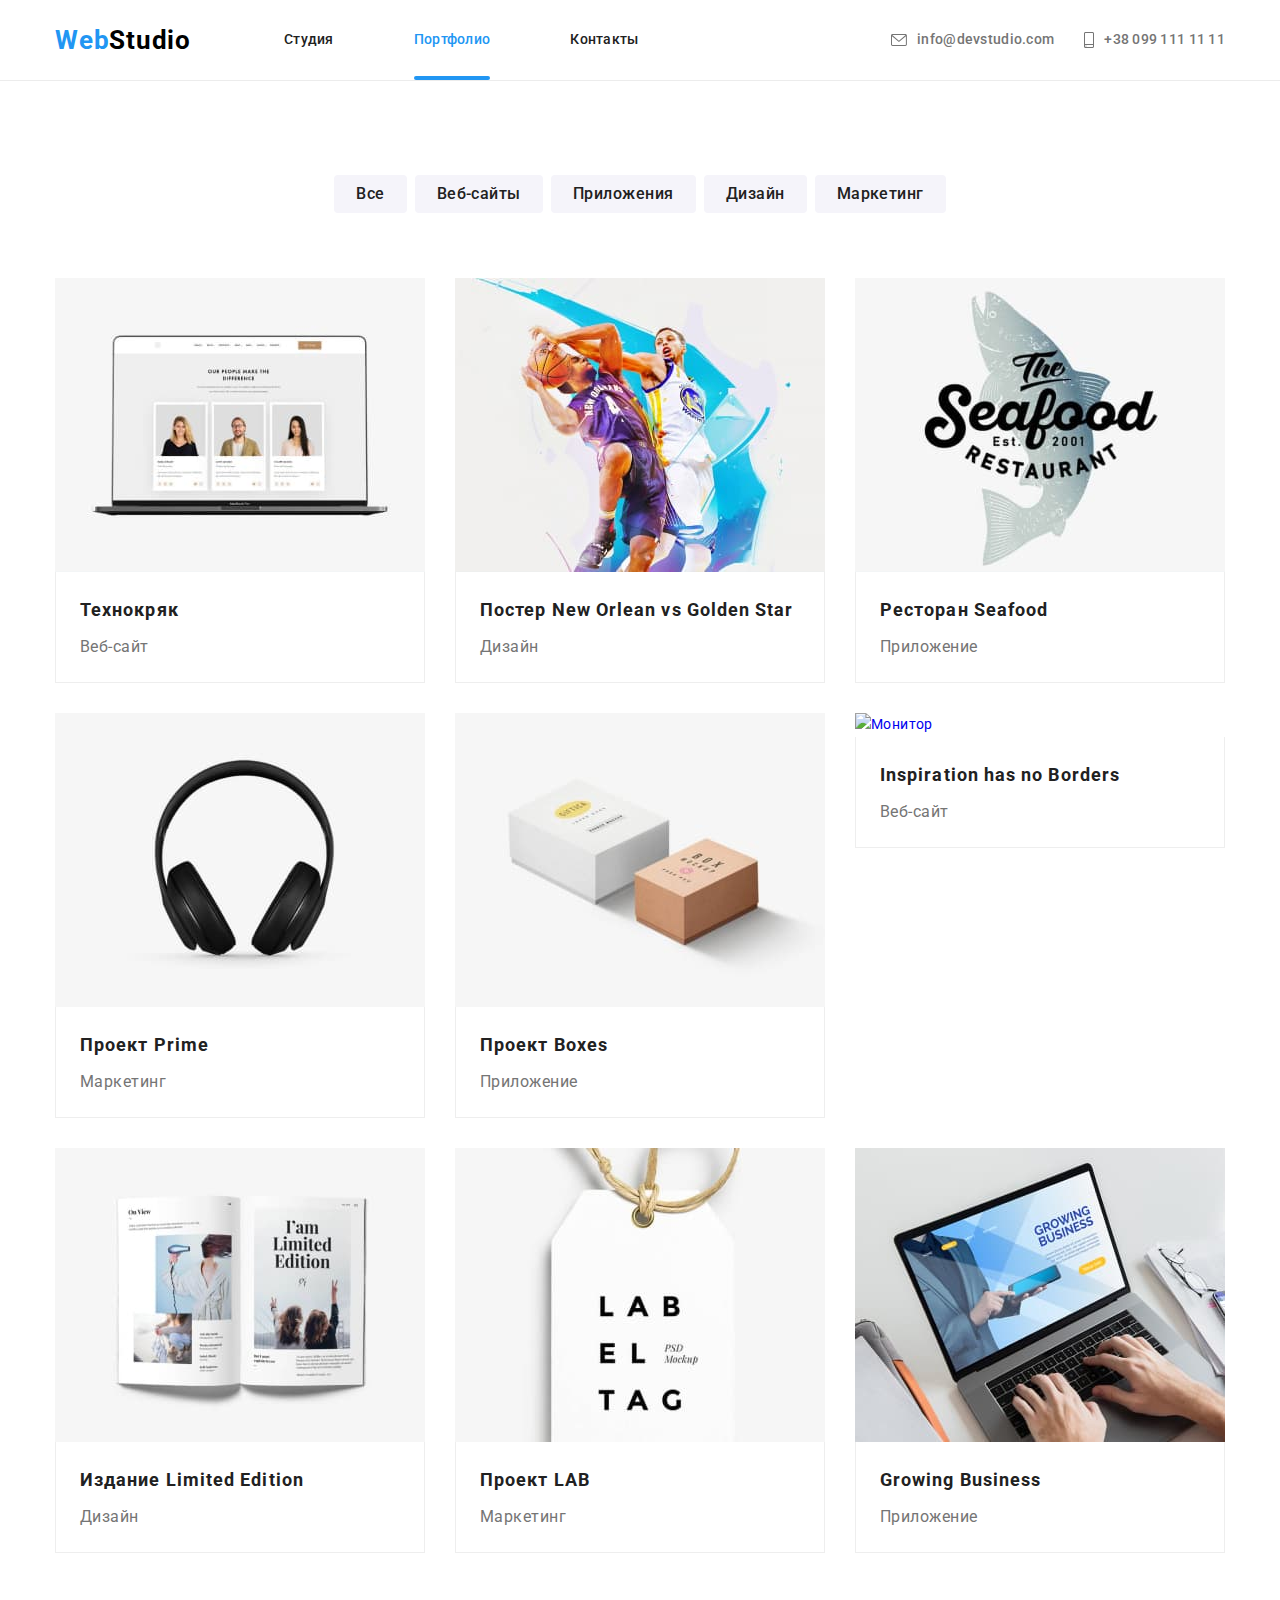
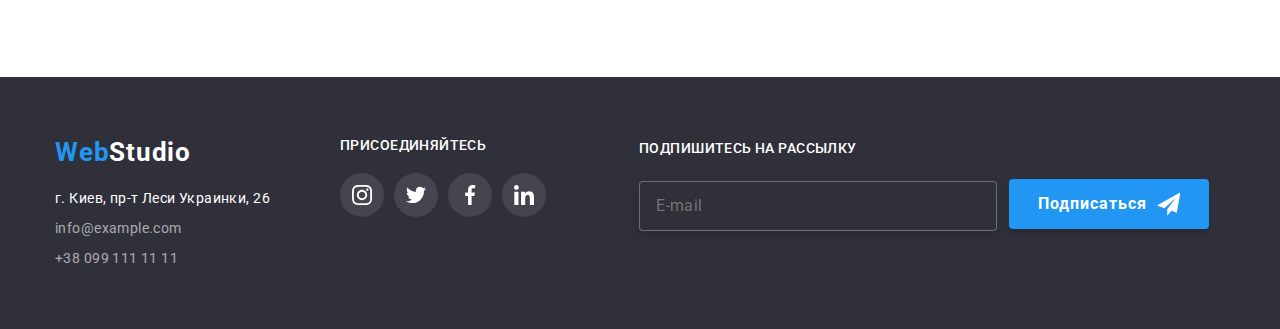
==== commit a31fcff7: "добавляет разметку" ====
--- a/portfolio.html
+++ b/portfolio.html
@@ -9,7 +9,7 @@
     <link rel="stylesheet"
         href="https://cdnjs.cloudflare.com/ajax/libs/modern-normalize/1.0.0/modern-normalize.min.css">
     <link rel="stylesheet" href="./css/portfolio.min.css">
-    <title>WebStudio :: Студия</title>
+    <!-- <title>WebStudio :: Студия</title> -->
 </head>
 
 <body>
@@ -69,16 +69,16 @@
 
                 <ul class="list list-portfolio">
                     <li class="item-card"> 
-                        <a class="img-card" href="">
-                            <div class="overlay">
-                                <picture>
-                                    <source srcset="/images/portfolio/desktop/tehno.jpg 1x,
-                                                /images/portfolio/desktop/tehno@2x.jpg 2x" media="(min-width: 1200px)" />
-                                    <source srcset="/images/portfolio/tablet/img1.jpg 1x,
-                                                 /images/portfolio/tablet/img1@2x.jpg 2x" media="(min-width: 768px)" />
-                                    <source srcset="/images/portfolio/mobile/img1.jpg 1x,
-                                                /images/portfolio/mobile/img1@2x.jpg 2x" media="(min-width: 480px)" />
-                                    <img class="portfolio-img" src="/images/portfolio/desktop/tehno.jpg" alt="Наши люди" />
+                        <a class="img-card tehno" href="/portfolio.html">
+                            <div class="overlay">
+                                <picture>
+                                    <source srcset="./images/portfolio/desktop/tehno.jpg 1x,
+                                                ./images/portfolio/desktop/tehno@2x.jpg 2x" media="(min-width: 1200px)" />
+                                    <source srcset="./images/portfolio/tablet/img1.jpg 1x,
+                                                 ./images/portfolio/tablet/img1@2x.jpg 2x" media="(min-width: 768px)" />
+                                    <source srcset="./images/portfolio/mobile/img1.jpg 1x,
+                                                ./images/portfolio/mobile/img1@2x.jpg 2x" media="(min-width: 480px)" />
+                                    <img class="portfolio-img" src="./images/portfolio/desktop/tehno.jpg" alt="Наши люди" />
                                 </picture>              
                                 <p class="description">
                                     Технокряк это современная площадка распространения коронавируса. Компании используют эту платформу для
@@ -93,16 +93,16 @@
                     </li>
 
                     <li class="item-card">
-                        <a class="img-card" href="">
+                        <a class="img-card" href="/portfolio.html">
                             <div class="overlay">
                             <picture>
-                                <source srcset="/images/portfolio/desktop/poster.jpg 1x,
-                                                /images/portfolio/desktop/poster@2x.jpg 2x" media="(min-width: 1200px)" />
-                                <source srcset="/images/portfolio/tablet/img2.jpg 1x,
-                                                /images/portfolio/tablet/img2@2x.jpg 2x" media="(min-width: 768px)" />
-                                <source srcset="/images/portfolio/mobile/img2.jpg 1x,
-                                                /images/portfolio/mobile/img2@2x.jpg 2x" media="(min-width: 480px)" />
-                                <img class="portfolio-img" src="/images/portfolio/desktop/poster.jpg" alt="Игра в баскетбол" />
+                                <source srcset="./images/portfolio/desktop/poster.jpg 1x,
+                                                ./images/portfolio/desktop/poster@2x.jpg 2x" media="(min-width: 1200px)" />
+                                <source srcset="./images/portfolio/tablet/img2.jpg 1x,
+                                                ./images/portfolio/tablet/img2@2x.jpg 2x" media="(min-width: 768px)" />
+                                <source srcset="./images/portfolio/mobile/img2.jpg 1x,
+                                                ./images/portfolio/mobile/img2@2x.jpg 2x" media="(min-width: 480px)" />
+                                <img class="portfolio-img" src="./images/portfolio/desktop/poster.jpg" alt="Игра в баскетбол" />
                             </picture>
                                
                                 <p class="description">
@@ -121,13 +121,13 @@
                         <a class="img-card" href="/portfolio.html">
                             <div class="overlay">
                                 <picture>
-                                    <source srcset="/images/portfolio/desktop/resto.jpg 1x,
-                                                    /images/portfolio/desktop/resto@2x.jpg 2x" media="(min-width: 1200px)" />
-                                    <source srcset="/images/portfolio/tablet/img3.jpg 1x,
-                                                    /images/portfolio/tablet/img3@2x.jpg 2x" media="(min-width: 768px)" />
-                                    <source srcset="/images/portfolio/mobile/img3.jpg 1x,
-                                                    /images/portfolio/mobile/img3@2x.jpg 2x" media="(min-width: 480px)" />
-                                    <img class="portfolio-img" src="/images/portfolio/desktop/resto.jpg" alt="Рыба" />
+                                    <source srcset="./images/portfolio/desktop/resto.jpg 1x,
+                                                    ./images/portfolio/desktop/resto@2x.jpg 2x" media="(min-width: 1200px)" />
+                                    <source srcset="./images/portfolio/tablet/img3.jpg 1x,
+                                                    ./images/portfolio/tablet/img3@2x.jpg 2x" media="(min-width: 768px)" />
+                                    <source srcset="./images/portfolio/mobile/img3.jpg 1x,
+                                                    ./images/portfolio/mobile/img3@2x.jpg 2x" media="(min-width: 480px)" />
+                                    <img class="portfolio-img" src="./images/portfolio/desktop/resto.jpg" alt="Рыба" />
                                 </picture>        
                                 
                                 <p class="description">
@@ -147,16 +147,16 @@
                        <a class="img-card" href="/portfolio.html">
                             <div class="overlay">
                                 <picture>
-                                    <source srcset="/images/portfolio/desktop/prime.jpg 1x,
-                                                    /images/portfolio/desktop/prime@2x.jpg 2x"
+                                    <source srcset="./images/portfolio/desktop/prime.jpg 1x,
+                                                    ./images/portfolio/desktop/prime@2x.jpg 2x"
                                         media="(min-width: 1200px)" />
-                                    <source srcset="/images/portfolio/tablet/img4.jpg 1x,
-                                                     /images/portfolio/tablet/img4@2x.jpg 2x"
+                                    <source srcset="./images/portfolio/tablet/img4.jpg 1x,
+                                                     ./images/portfolio/tablet/img4@2x.jpg 2x"
                                         media="(min-width: 768px)" />
-                                    <source srcset="/images/portfolio/mobile/img4.jpg 1x,
-                                                     /images/portfolio/mobile/img4@2x.jpg 2x"
+                                    <source srcset="./images/portfolio/mobile/img4.jpg 1x,
+                                                     ./images/portfolio/mobile/img4@2x.jpg 2x"
                                         media="(min-width: 480px)" />
-                                    <img class="portfolio-img" src="/images/portfolio/desktop/prime.jpg" alt="Наушники" />
+                                    <img class="portfolio-img" src="./images/portfolio/desktop/prime.jpg" alt="Наушники" />
                                 </picture>
                                
                                 <p class="description">
@@ -175,16 +175,16 @@
                         <a class="img-card" href="/portfolio.html">
                             <div class="overlay">
                             <picture>
-                                <source srcset="/images/portfolio/desktop/box-project.jpg 1x,
-                                                /images/portfolio/desktop/box-project@2x.jpg 2x"
+                                <source srcset="./images/portfolio/desktop/box-project.jpg 1x,
+                                                ./images/portfolio/desktop/box-project@2x.jpg 2x"
                                     media="(min-width: 1200px)" />
-                                <source srcset="/images/portfolio/tablet/img5.jpg 1x,
-                                                 /images/portfolio/tablet/img5@2x.jpg 2x"
+                                <source srcset="./images/portfolio/tablet/img5.jpg 1x,
+                                                 ./images/portfolio/tablet/img5@2x.jpg 2x"
                                     media="(min-width: 768px)" />
-                                <source srcset="/images/portfolio/mobile/img5.jpg 1x,
-                                                /images/portfolio/mobile/img5@2x.jpg 2x"
+                                <source srcset="./images/portfolio/mobile/img5.jpg 1x,
+                                                ./images/portfolio/mobile/img5@2x.jpg 2x"
                                     media="(min-width: 480px)" />
-                                <img class="portfolio-img" src="/images/portfolio/desktop/box-project.jpg"  alt="Коробка" />
+                                <img class="portfolio-img" src="./images/portfolio/desktop/box-project.jpg"  alt="Коробка" />
                             </picture>
                                
                                 <p class="description">
@@ -203,14 +203,14 @@
                         <a class="img-card" href="/portfolio.html">
                             <div class="overlay">
                                 <picture>
-                                <source srcset="/images/portfolio/desktop/inspiration.jpg 1x,
-                                            /images/portfolio/desktop/inspiration@2x.jpg 2x"
+                                <source srcset="./images/portfolio/desktop/inspiration.jpg 1x,
+                                            ./images/portfolio/desktop/inspiration@2x.jpg 2x"
                                     media="(min-width: 1200px)" />
-                                <source srcset="/images/portfolio/tablet/img6.jpg 1x,
-                                             /images/portfolio/tablet/img6@2x.jpg 2x" media="(min-width: 768px)" />
-                                <source srcset="/images/portfolio/mobile/img6.jpg 1x,
-                                            /images/portfolio/mobile/img6@2x.jpg 2x" media="(min-width: 480px)" />
-                                <img class="portfolio-img" src="/images/portfolio/desktop/inspiration.jpg"  alt="Монитор" />
+                                <source srcset="./images/portfolio/tablet/img6.jpg 1x,
+                                             ./images/portfolio/tablet/img6@2x.jpg 2x" media="(min-width: 768px)" />
+                                <source srcset="./images/portfolio/mobile/img6.jpg 1x,
+                                            ./images/portfolio/mobile/img6@2x.jpg 2x" media="(min-width: 480px)" />
+                                <img class="portfolio-img" src="./images/portfolio/desktop/inspiration.jpg"  alt="Монитор" />
                                 </picture>
                                
                                 <p class="description">
@@ -229,14 +229,14 @@
                         <a class="img-card" href="/portfolio.html">
                             <div class="overlay">
                                 <picture>
-                                    <source srcset="/images/portfolio/desktop/limited.jpg 1x,
-                                         /images/portfolio/desktop/limited@2x.jpg 2x"
-                                        media="(min-width: 1200px)" />
-                                    <source srcset="/images/portfolio/tablet/img7.jpg 1x,
-                                            /images/portfolio/tablet/img7@2x.jpg 2x" media="(min-width: 768px)" />
-                                    <source srcset="/images/portfolio/mobile/img7.jpg 1x,
-                                        /images/portfolio/mobile/img7@2x.jpg 2x" media="(min-width: 480px)" />
-                                    <img class="portfolio-img" src="/images/portfolio/desktop/limited.jpg" alt="Книга" />
+                                    <source srcset="./images/portfolio/desktop/limited.jpg 1x,
+                                            ./images/portfolio/desktop/limited@2x.jpg 2x"
+                                            media="(min-width: 1200px)" />
+                                    <source srcset="./images/portfolio/tablet/img7.jpg 1x,
+                                            ./images/portfolio/tablet/img7@2x.jpg 2x" media="(min-width: 768px)" />
+                                    <source srcset="./images/portfolio/mobile/img7.jpg 1x,
+                                            ./images/portfolio/mobile/img7@2x.jpg 2x" media="(min-width: 480px)" />
+                                    <img class="portfolio-img" src="./images/portfolio/desktop/limited.jpg" alt="Книга" />
                                 </picture>
                                 
                                 <p class="description">
@@ -255,13 +255,13 @@
                         <a class="img-card" href="/portfolio.html">
                             <div class="overlay">
                             <picture>
-                                <source srcset="/images/portfolio/desktop/lab.jpg 1x,
-                                                 /images/portfolio/desktop/lab@2x.jpg 2x" media="(min-width: 1200px)" />
-                                <source srcset="/images/portfolio/tablet/img8.jpg 1x,
-                                                /images/portfolio/tablet/img8@2x.jpg 2x" media="(min-width: 768px)" />
-                                <source srcset="/images/portfolio/mobile/img8.jpg 1x,
-                                                /images/portfolio/mobile/img8@2x.jpg 2x" media="(min-width: 480px)" />
-                                <img class="portfolio-img" src="/images/portfolio/desktop/lab.jpg" alt="Брелок" />
+                                <source srcset="./images/portfolio/desktop/lab.jpg 1x,
+                                                 ./images/portfolio/desktop/lab@2x.jpg 2x" media="(min-width: 1200px)" />
+                                <source srcset="./images/portfolio/tablet/img8.jpg 1x,
+                                                ./images/portfolio/tablet/img8@2x.jpg 2x" media="(min-width: 768px)" />
+                                <source srcset="./images/portfolio/mobile/img8.jpg 1x,
+                                                ./images/portfolio/mobile/img8@2x.jpg 2x" media="(min-width: 480px)" />
+                                <img class="portfolio-img" src="./images/portfolio/desktop/lab.jpg" alt="Брелок" />
                             </picture>
                                
                                 <p class="description">
@@ -280,14 +280,14 @@
                         <a class="img-card" href="/portfolio.html">
                             <div class="overlay">
                                 <picture>
-                                    <source srcset="/images/portfolio/desktop/business.jpg 1x,
-                                                /images/portfolio/desktop/business@2x.jpg 2x"
+                                    <source srcset="./images/portfolio/desktop/business.jpg 1x,
+                                                ./images/portfolio/desktop/business@2x.jpg 2x"
                                         media="(min-width: 1200px)" />
-                                    <source srcset="/images/portfolio/tablet/img9.jpg 1x,
-                                            /images/portfolio/tablet/img9@2x.jpg 2x" media="(min-width: 768px)" />
-                                    <source srcset="/images/portfolio/mobile/img9.jpg 1x,
-                                            /images/portfolio/mobile/img9@2x.jpg 2x" media="(min-width: 480px)" />
-                                    <img class="portfolio-img" src="/images/portfolio/desktop/business.jpg" alt="Брелок" />
+                                    <source srcset="./images/portfolio/tablet/img9.jpg 1x,
+                                            ./images/portfolio/tablet/img9@2x.jpg 2x" media="(min-width: 768px)" />
+                                    <source srcset="./images/portfolio/mobile/img9.jpg 1x,
+                                            ./images/portfolio/mobile/img9@2x.jpg 2x" media="(min-width: 480px)" />
+                                    <img class="portfolio-img" src="./images/portfolio/desktop/business.jpg" alt="Брелок" />
                                 </picture>
 
                                
--- a/css/portfolio.min.css
+++ b/css/portfolio.min.css
@@ -1,2 +1,2 @@
-.social-list .social-link{display:flex;align-items:center}@font-face{font-family:"Raleway";font-style:normal;font-weight:400;src:url("../fonts/raleway-v18-latin/raleway-v18-latin-regular.eot");src:local(""),url("../fonts/raleway-v18-latin/raleway-v18-latin-regular.eot?#iefix") format("embedded-opentype"),url("../fonts/raleway-v18-latin/raleway-v18-latin-regular.woff2") format("woff2"),url("../fonts/raleway-v18-latin/raleway-v18-latin-regular.woff") format("woff"),url("../fonts/raleway-v18-latin/raleway-v18-latin-regular.ttf") format("truetype"),url("../fonts/raleway-v18-latin/raleway-v18-latin-regular.svg#Raleway") format("svg")}@font-face{font-family:"Raleway";font-style:normal;font-weight:700;src:url("../fonts/raleway-v18-latin/raleway-v18-latin-700.eot");src:local(""),url("../fonts/raleway-v18-latin/raleway-v18-latin-700.eot?#iefix") format("embedded-opentype"),url("../fonts/raleway-v18-latin/raleway-v18-latin-700.woff2") format("woff2"),url("../fonts/raleway-v18-latin/raleway-v18-latin-700.woff") format("woff"),url("../fonts/raleway-v18-latin/raleway-v18-latin-700.ttf") format("truetype"),url("../fonts/raleway-v18-latin/raleway-v18-latin-700.svg#Raleway") format("svg")}html{box-sizing:border-box}body{font-family:"Roboto", sans-serif;font-size:14px;font-weight:400;line-height:1.71;letter-spacing:.03em}img{display:block;max-width:100%;height:auto}.no-margin{margin-top:0}.text{margin:0}.container{width:100%;padding-left:15px;padding-right:15px;margin-right:auto;margin-left:auto}@media screen and (min-width: 480px){.container{width:480px}}@media screen and (min-width: 768px){.container{width:768px}}@media screen and (min-width: 1200px){.container{width:1200px}}.item{display:block}@media screen and (min-width: 768px){.navigate,.header-container,.social-list,.menu-item{display:flex;align-items:center}}@media screen and (max-width: 1199px){.about,.benefits,.team,.section-portfolio,.clients{padding-top:60px}}@media screen and (min-width: 1200px){.about,.benefits,.team,.section-portfolio,.clients{padding-top:94px}}@media screen and (max-width: 1199px){.section-portfolio,.clients,.about,.benefits{padding-bottom:60px}}@media screen and (min-width: 1200px){.section-portfolio,.clients,.about,.benefits{padding-bottom:94px}}.visually-hidden{position:absolute;clip:rect(1px 1px 1px 1px);clip:rect(1px, 1px, 1px, 1px);padding:0;border:0;height:1px;width:1px;margin:-1px;overflow:hidden}.section-tittle{margin-top:0;color:#212121;font-family:"Roboto",sans-serif}@media screen and (max-width: 1199px){.section-tittle{margin-bottom:30px;font-family:"Roboto",sans-serif;font-weight:700;font-size:28px;line-height:1.178;text-align:center;letter-spacing:0.03em}}@media screen and (min-width: 1200px){.section-tittle{margin-bottom:50px;font-weight:900;font-size:36px;line-height:1.17;text-align:center;letter-spacing:0.03em}}.btn{display:inline-block;border:0px solid transparent;border-radius:4px;padding:6px 22px;font-weight:500;font-size:16px;line-height:1.63;text-align:center;letter-spacing:0.03em;color:#212121;background-color:#f5f4fa;cursor:pointer;transition:color 250ms cubic-bezier(0.4, 0, 0.2, 1),background-color 250ms cubic-bezier(0.4, 0, 0.2, 1)}.btn:hover,.btn:focus,.btn:active{display:inline-block;border:0px solid transparent;border-radius:4px;border:none;outline:none;box-shadow:none;padding:6px 22px;font-weight:500;font-size:16px;line-height:1.62;text-align:center;letter-spacing:0.03em;color:#fff;background-color:#2196f3}.main-btn{display:inline-block;text-align:center;border:0px solid transparent;margin-top:0;margin-bottom:0;padding:10px 32px;font-size:16px;font-weight:700;line-height:1.875;letter-spacing:0.06em;background-color:#2196f3;color:#fff;cursor:pointer}.main-btn:hover,.main-btn:focus,.main-btn:active{border:none;box-shadow:none;background-color:#fff;color:#2196f3}.footer-button{display:inline-flex;height:50px;max-width:200px;margin-top:42px;padding:10px 29px;font-weight:700;font-size:16px;line-height:1.88;align-items:center;text-align:center;letter-spacing:0.06em;font-weight:bold;color:#fff;background:#2196f3;box-shadow:0px 4px 4px rgba(0,0,0,0.15);border-radius:4px;border:none;cursor:pointer}@media screen and (max-width: 1199px){.footer-button{margin-top:20px}}@media screen and (min-width: 1200px){.footer-button{margin-left:12px}}.footer-button:focus{background-color:#fff;color:#2196f3}.footer-button:focus .footer-icon{fill:#2196f3}.header-container .menu-button{display:inline-flex;margin:10px, 0;padding:0;border:none;background-color:transparent}.header-container .menu-button .icon-close{display:none}.header-container .menu-button.is-open .icon-close{display:block}.header-container .menu-button.is-open .icon-menu{display:none}@media screen and (min-width: 768px){.header-container .menu-button{display:none}}.header-container .menu-button:hover,.header-container .menu-button:focus{fill:#2196f3}.link-logo{font-family:"Roboto",sans-serif;color:#000}@media screen and (min-width: 1200px){.link-logo{font-size:26px;font-weight:700;line-height:1.19;letter-spacing:.03em}}@media screen and (max-width: 1199px){.link-logo{font-weight:700;font-size:24px;line-height:1.166;letter-spacing:0.03em}}.link-logo.inverse{display:flex;margin-bottom:20px;text-align:center;color:#fff}.link-logo>span{color:#2196f3}.link,.link-logo{display:block;color:inherit;text-decoration:none;transition:color 250ms cubic-bezier(0.4, 0, 0.2, 1),fill 250ms cubic-bezier(0.4, 0, 0.2, 1)}.link:hover,.link:focus{color:#2196f3}.link-contacts:hover,.link-contacts:focus{color:#2196f3;fill:#2196f3}@media screen and (min-width: 768px) and (max-width: 1199px){.contacts-top .menu-link{padding:0;font-size:12px}}.contacts-top .link{display:flex;justify-content:center;align-items:center;transition:color 250ms cubic-bezier(0.4, 0, 0.2, 1),fill 250ms cubic-bezier(0.4, 0, 0.2, 1)}.menu-link{display:block;font-family:"Roboto", sans-serif;font-size:14px;font-weight:500;line-height:1.14;letter-spacing:.02em;color:#212121}@media screen and (min-width: 768px) and (max-width: 1199px){.menu-link{font-size:14px;line-height:1.14}}@media screen and (max-width: 767px){.menu-link{font-weight:500;font-size:18px;line-height:1.166;letter-spacing:0.02em}}@media screen and (min-width: 768px){.menu-link{padding-top:32px;padding-bottom:32px}}.link-contacts{color:#757575;fill:#757575}.menu-link .header-container{display:inline-flex;align-items:center}.site-nav .link-current{position:relative;display:inline-block;padding-bottom:8px;font-family:"Roboto", sans-serif;font-size:14px;font-weight:500;line-height:1.14;letter-spacing:.02em;color:#2196f3;text-decoration:none}@media screen and (max-width: 767px){.site-nav .link-current{font-weight:500;font-size:18px;line-height:1.166;letter-spacing:0.02em}}@media screen and (min-width: 768px){.site-nav .link-current{padding-top:32px;padding-bottom:32px}}.site-nav .link-current::after{content:"";position:absolute;display:inline-block;width:100%;height:4px;border-radius:2px;left:0;bottom:0;background-color:#2196f3}.social-link.light:hover{fill:#fff;background-color:#2196f3}.social-list .social-link.dark{justify-content:center;fill:#fff;background-color:rgba(255,255,255,0.1)}.social-link.dark:hover{background-color:#2196f3}@media screen and (max-width: 767px){.page-futer .item-link{font-weight:500;font-size:14px;line-height:1.71;text-align:center;letter-spacing:0.03em;font-style:normal}}.form-field{display:block;position:relative;background-color:transparent;margin-bottom:28px;font-weight:400;font-size:12px;line-height:1.17;letter-spacing:0.01em}.form-field .icon{position:absolute;display:inline-block;top:50%;left:0;fill:#212121;transform:translate(15px, -50%)}.form-field:focus-within .input ~ .icon{fill:#2196f3}.form-field .caption{position:absolute;top:50%;left:0;color:var(--primary-text-color);transform:translate(42px, -50%);transition:transform 250ms cubic-bezier(0.4, 0, 0.2, 1)}.form-field .input{display:block;width:100%;padding:12px 12px 12px 42px;font-weight:400;font-size:12px;line-height:1.17;letter-spacing:0.01em;border:1px solid rgba(33,33,33,0.2);border-radius:4px}.form-field:focus-within .input+.caption{color:#2196f3;transform:translate(0px, -38px)}.form-field .input:not(:placeholder-shown) ~ .caption{transform:translate(0px, -38px)}.form-field:focus-within .input,.form-field-area:focus-within .input{border:1px solid #2196f3;outline-width:0px;border-radius:4px}.form-field-area{display:block;position:relative;margin-bottom:20px;line-height:1.17;letter-spacing:0.01em;font-weight:400;font-size:12px}.form-field-area .caption{position:absolute;top:0;left:0;color:var(--primary-text-color);transform:translate(16px, 100%);transition:transform 250ms cubic-bezier(0.4, 0, 0.2, 1)}.form-field-area .input{padding:12px 16px;width:100%;height:120px;letter-spacing:0.01em;font-weight:400;font-size:12px;border:1px solid rgba(33,33,33,0.2);border-radius:4px;resize:none}.form-field-area:focus-within>.caption{color:#2196f3;transform:translate(0px, -18px)}.form-field-area .input:not(:placeholder-shown) ~ .caption{transform:translate(0px, -18px)}.field-checkbox{display:block;position:relative;text-align:end}@media screen and (min-width: 1200px){.field-checkbox{text-align:center}}.field-checkbox .checkbox-caption{font-size:12px}.checkbox-icon::before{position:absolute;top:4px;left:0px;display:inline-block;content:"";width:16px;height:15px;background-size:16px;background-position:left;background-repeat:no-repeat;background-color:transparent;background-image:url(../images/Vector-policy.svg)}@media screen and (min-width: 1200px){.checkbox-icon::before{left:7px}}.checkbox:checked+.checkbox-icon::before{background-image:url(../images/icon-check.svg)}.link-policy{border-bottom:1px solid #2196f3;color:#2196f3;text-decoration:none}.submit-button{border:none;margin-left:auto;margin-right:auto;margin-top:30px;padding:10px 55px;font-weight:700;font-size:16px;line-height:1.88;display:flex;align-items:center;text-align:center;letter-spacing:0.06em;color:#fff;background:#2196f3;box-shadow:0px 4px 4px rgba(0,0,0,0.15);border-radius:4px;cursor:pointer}.submit-button:hover{color:#2196f3;background-color:#fff}.form-field-footer{margin-right:auto;margin-left:auto;width:358px}@media screen and (min-width: 768px) and (max-width: 1199px){.form-field-footer{display:flex;flex-direction:column}}.footer-input{display:inline-block;height:50px;padding-left:16px;border:1px solid rgba(255,255,255,0.3);box-sizing:border-box;filter:drop-shadow(0px 4px 4px rgba(0,0,0,0.15));border-radius:4px;background-color:#2f303a;font-weight:400;font-size:16px;line-height:1.25;letter-spacing:0.03em;color:rgba(255,255,255,0.6)}@media screen and (min-width: 1200px){.footer-input{margin-top:20px}}@media screen and (max-width: 767px){.footer-input{width:100%;margin-top:20px}}@media screen and (min-width: 767px){.footer-input{width:358px}}@media screen and (max-width: 767px){.footer-input{max-width:450px;min-width:200px;width:100%}}.header{border-bottom:1px solid #ececec;background-color:var(--dark-bg)}.list{list-style:none;margin:0;padding:0}@media screen and (min-width: 768px){.menu{display:inline-flex}}.menu-item .svg-item{margin-right:10px;fill:inherit}.header-menu{flex-grow:1}@media screen and (max-width: 767px){.header-menu{display:none}}@media screen and (min-width: 1200px){.header-menu .menu-item:not(:last-child){margin-right:30px}}@media screen and (max-width: 767px){.site-nav{border-top:1px solid #ececec;padding-top:60px;padding-bottom:60px;font-size:18px;line-height:1.166}.site-nav .menu-item:not(:last-child){margin-bottom:40px}}@media screen and (min-width: 768px) and (max-width: 1199px){.site-nav{margin-left:88px}.site-nav .menu-item+.menu-item{margin-left:50px}}@media screen and (min-width: 1200px){.site-nav{margin-left:93px}.site-nav .menu-item+.menu-item{margin-left:50px}}.page-futer>.white-link{color:#fff}.social-list .social-icon{width:20px;height:20px}@media screen and (max-width: 767px){.contacts-top{padding-bottom:60px;font-size:18px;line-height:1.166;color:#757575}.contacts-top .menu-item:not(:last-child){margin-bottom:16px}}@media screen and (min-width: 768px) and (max-width: 1199px){.contacts-top{flex-direction:column;margin-left:84px;margin-top:21px;margin-bottom:21px}.contacts-top .menu-item+.menu-item{margin-top:10px}}.header-container{position:relative;display:flex;align-items:center;justify-content:space-between}.header-menu{z-index:1000;background-color:#fff}@media screen and (max-width: 767px){.header-menu{display:none;position:absolute;top:100%;left:0;width:100%;text-align:center}.header-menu.is-open{display:block}}@media screen and (min-width: 768px){.header-menu{display:flex;justify-content:space-between;align-items:center}}.menu-filters{display:flex;flex-wrap:wrap}@media screen and (min-width: 768px){.menu-filters{justify-content:center;margin-bottom:30px}}@media screen and (min-width: 1200px){.menu-filters{margin-bottom:50px}}.menu-filters .item{margin-bottom:15px}.menu-filters>.item+.item{margin-left:8px}.list-portfolio{display:flex;flex-wrap:wrap}.list-portfolio>.item-card:not(:last-child){margin-bottom:30px}@media screen and (min-width: 768px) and (max-width: 1199px){.list-portfolio{margin-top:40px}.list-portfolio .item-card{width:calc((100% - 30px) / 2)}.list-portfolio>.item-card:not(:nth-child(2n)){margin-right:30px}.list-portfolio>.item-card:not(:nth-last-child(-n+2)){margin-bottom:30px}}@media screen and (min-width: 1200px){.list-portfolio{display:flex;flex-wrap:wrap}}.list-portfolio .overlay{position:relative;overflow:hidden}.list-portfolio .description{display:block;position:absolute;left:0;right:0;top:0;bottom:0;margin:0;font-size:18px;font-weight:400;line-height:1.56;letter-spacing:.03em;color:#fff;background:#2196f3;transform:translateY(100%);transition:transform 250ms}@media screen and (max-width: 767px){.list-portfolio .description{padding:77px 24px}}@media screen and (min-width: 768px){.list-portfolio .description{padding:49px 24px}}@media screen and (min-width: 1200px){.list-portfolio .description{padding:63px 24px}}.list-portfolio .img-card:hover .description,.list-portfolio .img-card:focus .description{transform:translateY(0)}.list-portfolio .img-card:hover,.list-portfolio .img-card:focus{box-shadow:0px 1px 1px rgba(0,0,0,0.12),0px 4px 4px rgba(0,0,0,0.06),1px 4px 6px rgba(0,0,0,0.16)}@media screen and (min-width: 1200px){.list-portfolio>.item-card:not(:nth-child(3n)){margin-right:30px}}@media screen and (min-width: 1200px){.list-portfolio>.item-card:not(:nth-last-child(-n+3)){margin-bottom:30px}}.info-portfolio .tittle{margin-top:0;margin-bottom:4px;font-weight:700;font-size:18px;line-height:2;letter-spacing:0.06em;color:#212121}.info-portfolio{padding:20px 24px;border-style:solid;border-width:0 1px 1px 1px;box-sizing:border-box;border-color:#eee}.info-portfolio .text{font-size:16px;font-weight:400;line-height:1.87;letter-spacing:.03em;color:#757575}.list-portfolio .item-card{display:flex;flex-wrap:wrap;background:#fff}@media screen and (min-width: 1200px){.list-portfolio .item-card{flex-basis:calc((100% - 60px) / 3)}}.img-card{height:auto;display:block;text-decoration:none}@media screen and (max-width: 767px){.img-card{width:100%}}.portfolio-img{width:100%}@media screen and (max-width: 480px){.portfolio-img{width:450px;height:294px}}@media screen and (min-width: 768px){.portfolio-img{width:354px;height:294px}}@media screen and (min-width: 1200px){.portfolio-img{width:370px;height:294px}}.footer{background-color:#2f303a}.page-futer{font-family:"Roboto",sans-serif;font-size:14px;font-weight:400;line-height:1.71;letter-spacing:.03em;color:#fff}.page-futer .contacts{font-weight:400;font-size:14px;line-height:1.5;color:rgba(255,255,255,0.6)}@media screen and (min-width: 1200px){.flex-footer{display:flex;padding-bottom:60px;padding-top:60px}.footer-left{margin-right:70px}.footer-right{display:flex;margin-left:93px}}.footer-icon{margin-left:10px;fill:#fff}.page-futer .item-link+.item-link{margin-top:9px}.address{color:#fff}.item-link{font-style:normal;font-size:14px;font-weight:400;line-height:1.5;letter-spacing:.03em;color:rgba(255,255,255,0.6)}.center-footer .title,.footer-right .title{margin-top:0;margin-bottom:20px;text-transform:uppercase;color:#fff;font-size:14px;font-weight:500;line-height:1.142;letter-spacing:.03em}@media screen and (max-width: 767px){.center-footer .title,.footer-right .title{text-align:center}}.social-list{display:flex;align-items:center;justify-content:center}.social-list .social-link{align-items:center;justify-content:center;width:44px;height:44px;border-radius:50%;transition:fill 250ms cubic-bezier(0.4, 0, 0.2, 1),background-color 250ms cubic-bezier(0.4, 0, 0.2, 1)}.social-list>.item+.item{margin-left:10px}@media screen and (max-width: 1199px){.footer-left,.center-footer,.footer-right{padding-top:60px;text-align:center}}@media screen and (max-width: 1199px){.footer-right{padding-bottom:60px}}@media screen and (max-width: 767px){.footer-right{padding-bottom:60px}}@media screen and (min-width: 768px) and (max-width: 1199px){.footer-tablet{display:flex;flex-direction:row;justify-content:space-between}}@media screen and (min-width: 1200px){.footer-tablet{display:flex;flex-direction:row}}@media screen and (max-width: 1199px){.link-logo.inverse{justify-content:center}}
+.social-list .social-link{display:flex;align-items:center}@font-face{font-family:"Raleway";font-style:normal;font-weight:400;src:url("../fonts/raleway-v18-latin/raleway-v18-latin-regular.eot");src:local(""),url("../fonts/raleway-v18-latin/raleway-v18-latin-regular.eot?#iefix") format("embedded-opentype"),url("../fonts/raleway-v18-latin/raleway-v18-latin-regular.woff2") format("woff2"),url("../fonts/raleway-v18-latin/raleway-v18-latin-regular.woff") format("woff"),url("../fonts/raleway-v18-latin/raleway-v18-latin-regular.ttf") format("truetype"),url("../fonts/raleway-v18-latin/raleway-v18-latin-regular.svg#Raleway") format("svg")}@font-face{font-family:"Raleway";font-style:normal;font-weight:700;src:url("../fonts/raleway-v18-latin/raleway-v18-latin-700.eot");src:local(""),url("../fonts/raleway-v18-latin/raleway-v18-latin-700.eot?#iefix") format("embedded-opentype"),url("../fonts/raleway-v18-latin/raleway-v18-latin-700.woff2") format("woff2"),url("../fonts/raleway-v18-latin/raleway-v18-latin-700.woff") format("woff"),url("../fonts/raleway-v18-latin/raleway-v18-latin-700.ttf") format("truetype"),url("../fonts/raleway-v18-latin/raleway-v18-latin-700.svg#Raleway") format("svg")}html{box-sizing:border-box}body{font-family:"Roboto", sans-serif;font-size:14px;font-weight:400;line-height:1.71;letter-spacing:.03em;overflow-x:hidden}img{display:block;max-width:100%;height:auto}.no-margin{margin-top:0}.text{margin:0}.container{width:100%;padding-left:15px;padding-right:15px;margin-right:auto;margin-left:auto}@media screen and (min-width: 480px){.container{width:480px}}@media screen and (min-width: 768px){.container{width:768px}}@media screen and (min-width: 1200px){.container{width:1200px}}.item{display:block}@media screen and (min-width: 768px){.navigate,.header-container,.social-list,.menu-item{display:flex;align-items:center}}@media screen and (max-width: 1199px){.about,.benefits,.team,.section-portfolio,.clients{padding-top:60px}}@media screen and (min-width: 1200px){.about,.benefits,.team,.section-portfolio,.clients{padding-top:94px}}@media screen and (max-width: 1199px){.section-portfolio,.clients,.about,.benefits{padding-bottom:60px}}@media screen and (min-width: 1200px){.section-portfolio,.clients,.about,.benefits{padding-bottom:94px}}.visually-hidden{position:absolute;clip:rect(1px 1px 1px 1px);clip:rect(1px, 1px, 1px, 1px);padding:0;border:0;height:1px;width:1px;margin:-1px;overflow:hidden}.section-tittle{margin-top:0;color:#212121;font-family:"Roboto",sans-serif}@media screen and (max-width: 1199px){.section-tittle{margin-bottom:30px;font-family:"Roboto",sans-serif;font-weight:700;font-size:28px;line-height:1.178;text-align:center;letter-spacing:0.03em}}@media screen and (min-width: 1200px){.section-tittle{margin-bottom:50px;font-weight:900;font-size:36px;line-height:1.17;text-align:center;letter-spacing:0.03em}}.btn{display:inline-block;border:0px solid transparent;border-radius:4px;padding:6px 22px;font-weight:500;font-size:16px;line-height:1.63;text-align:center;letter-spacing:0.03em;color:#212121;background-color:#f5f4fa;cursor:pointer;transition:color 250ms cubic-bezier(0.4, 0, 0.2, 1),background-color 250ms cubic-bezier(0.4, 0, 0.2, 1)}.btn:hover,.btn:focus,.btn:active{display:inline-block;border:0px solid transparent;border-radius:4px;border:none;outline:none;box-shadow:none;padding:6px 22px;font-weight:500;font-size:16px;line-height:1.62;text-align:center;letter-spacing:0.03em;color:#fff;background-color:#2196f3}.main-btn{display:inline-block;text-align:center;border:0px solid transparent;margin-top:0;margin-bottom:0;padding:10px 32px;font-size:16px;font-weight:700;line-height:1.875;letter-spacing:0.06em;background-color:#2196f3;color:#fff;cursor:pointer}.main-btn:hover,.main-btn:focus,.main-btn:active{border:none;box-shadow:none;background-color:#fff;color:#2196f3}.footer-button{display:inline-flex;height:50px;max-width:200px;margin-top:42px;padding:10px 29px;font-weight:700;font-size:16px;line-height:1.88;align-items:center;text-align:center;letter-spacing:0.06em;font-weight:bold;color:#fff;background:#2196f3;box-shadow:0px 4px 4px rgba(0,0,0,0.15);border-radius:4px;border:none;cursor:pointer}@media screen and (max-width: 1199px){.footer-button{margin-top:20px}}@media screen and (min-width: 1200px){.footer-button{margin-left:12px}}.footer-button:focus{background-color:#fff;color:#2196f3}.footer-button:focus .footer-icon{fill:#2196f3}.header-container .menu-button{display:inline-flex;margin:10px, 0;padding:0;border:none;background-color:transparent}.header-container .menu-button .icon-close{display:none}.header-container .menu-button.is-open .icon-close{display:block}.header-container .menu-button.is-open .icon-menu{display:none}@media screen and (min-width: 768px){.header-container .menu-button{display:none}}.header-container .menu-button:hover,.header-container .menu-button:focus{fill:#2196f3}.link-logo{font-family:"Roboto",sans-serif;color:#000}@media screen and (min-width: 1200px){.link-logo{font-size:26px;font-weight:700;line-height:1.19;letter-spacing:.03em}}@media screen and (max-width: 1199px){.link-logo{font-weight:700;font-size:24px;line-height:1.166;letter-spacing:0.03em}}.link-logo.inverse{display:flex;margin-bottom:20px;text-align:center;color:#fff}.link-logo>span{color:#2196f3}.link,.link-logo{display:block;color:inherit;text-decoration:none;transition:color 250ms cubic-bezier(0.4, 0, 0.2, 1),fill 250ms cubic-bezier(0.4, 0, 0.2, 1)}.link:hover,.link:focus{color:#2196f3}.link-contacts:hover,.link-contacts:focus{color:#2196f3;fill:#2196f3}@media screen and (min-width: 768px) and (max-width: 1199px){.contacts-top .menu-link{padding:0;font-size:12px}}.contacts-top .link{display:flex;justify-content:center;align-items:center;transition:color 250ms cubic-bezier(0.4, 0, 0.2, 1),fill 250ms cubic-bezier(0.4, 0, 0.2, 1)}.menu-link{display:block;font-family:"Roboto", sans-serif;font-size:14px;font-weight:500;line-height:1.14;letter-spacing:.02em;color:#212121}@media screen and (min-width: 768px) and (max-width: 1199px){.menu-link{font-size:14px;line-height:1.14}}@media screen and (max-width: 767px){.menu-link{font-weight:500;font-size:18px;line-height:1.166;letter-spacing:0.02em}}@media screen and (min-width: 768px){.menu-link{padding-top:32px;padding-bottom:32px}}.link-contacts{color:#757575;fill:#757575}.menu-link .header-container{display:inline-flex;align-items:center}.site-nav .link-current{position:relative;display:inline-block;padding-bottom:8px;font-family:"Roboto", sans-serif;font-size:14px;font-weight:500;line-height:1.14;letter-spacing:.02em;color:#2196f3;text-decoration:none}@media screen and (max-width: 767px){.site-nav .link-current{font-weight:500;font-size:18px;line-height:1.166;letter-spacing:0.02em}}@media screen and (min-width: 768px){.site-nav .link-current{padding-top:32px;padding-bottom:32px}}.site-nav .link-current::after{content:"";position:absolute;display:inline-block;width:100%;height:4px;border-radius:2px;left:0;bottom:0;background-color:#2196f3}.social-link.light:hover{fill:#fff;background-color:#2196f3}.social-list .social-link.dark{justify-content:center;fill:#fff;background-color:rgba(255,255,255,0.1)}.social-link.dark:hover{background-color:#2196f3}@media screen and (max-width: 767px){.page-futer .item-link{font-weight:500;font-size:14px;line-height:1.71;text-align:center;letter-spacing:0.03em;font-style:normal}}.form-field{display:block;position:relative;background-color:transparent;margin-bottom:28px;font-weight:400;font-size:12px;line-height:1.17;letter-spacing:0.01em}.form-field .icon{position:absolute;display:inline-block;top:50%;left:0;fill:#212121;transform:translate(15px, -50%)}.form-field:focus-within .input ~ .icon{fill:#2196f3}.form-field .caption{position:absolute;top:50%;left:0;color:var(--primary-text-color);transform:translate(42px, -50%);transition:transform 250ms cubic-bezier(0.4, 0, 0.2, 1)}.form-field .input{display:block;width:100%;padding:12px 12px 12px 42px;font-weight:400;font-size:12px;line-height:1.17;letter-spacing:0.01em;border:1px solid rgba(33,33,33,0.2);border-radius:4px}.form-field:focus-within .input+.caption{color:#2196f3;transform:translate(0px, -38px)}.form-field .input:not(:placeholder-shown) ~ .caption{transform:translate(0px, -38px)}.form-field:focus-within .input,.form-field-area:focus-within .input{border:1px solid #2196f3;outline-width:0px;border-radius:4px}.form-field-area{display:block;position:relative;margin-bottom:20px;line-height:1.17;letter-spacing:0.01em;font-weight:400;font-size:12px}.form-field-area .caption{position:absolute;top:0;left:0;color:var(--primary-text-color);transform:translate(16px, 100%);transition:transform 250ms cubic-bezier(0.4, 0, 0.2, 1)}.form-field-area .input{padding:12px 16px;width:100%;height:120px;letter-spacing:0.01em;font-weight:400;font-size:12px;border:1px solid rgba(33,33,33,0.2);border-radius:4px;resize:none}.form-field-area:focus-within>.caption{color:#2196f3;transform:translate(0px, -18px)}.form-field-area .input:not(:placeholder-shown) ~ .caption{transform:translate(0px, -18px)}.field-checkbox{display:block;position:relative;text-align:end}@media screen and (min-width: 1200px){.field-checkbox{text-align:center}}.field-checkbox .checkbox-caption{font-size:12px;line-height:1.166;letter-spacing:0.03em}@media screen and (min-width: 768px){.field-checkbox .checkbox-caption{line-height:1.172}}@media screen and (min-width: 1200px){.field-checkbox .checkbox-caption{font-size:14px;line-height:1.714}}.checkbox-icon::before{position:absolute;top:4px;left:5px;display:inline-block;content:"";width:16px;height:15px;background-size:16px;background-position:left;background-repeat:no-repeat;background-color:transparent;background-image:url(../images/Vector-policy.svg)}@media screen and (min-width: 1200px){.checkbox-icon::before{left:0}}.checkbox:checked+.checkbox-icon::before{background-image:url(../images/icon-check.svg)}.link-policy{border-bottom:1px solid #2196f3;color:#2196f3;text-decoration:none}.submit-button{border:none;margin-left:auto;margin-right:auto;margin-top:30px;padding:10px 55px;font-weight:700;font-size:16px;line-height:1.88;display:flex;align-items:center;text-align:center;letter-spacing:0.06em;color:#fff;background:#2196f3;box-shadow:0px 4px 4px rgba(0,0,0,0.15);border-radius:4px;cursor:pointer}.submit-button:hover{color:#2196f3;background-color:#fff}.form-field-footer{margin-right:auto;margin-left:auto;width:358px}@media screen and (min-width: 768px) and (max-width: 1199px){.form-field-footer{display:flex;flex-direction:column}}.footer-input{display:inline-block;height:50px;padding-left:16px;border:1px solid rgba(255,255,255,0.3);box-sizing:border-box;filter:drop-shadow(0px 4px 4px rgba(0,0,0,0.15));border-radius:4px;background-color:#2f303a;font-weight:400;font-size:16px;line-height:1.25;letter-spacing:0.03em;color:rgba(255,255,255,0.6)}@media screen and (min-width: 1200px){.footer-input{margin-top:20px}}@media screen and (max-width: 767px){.footer-input{width:100%;margin-top:20px}}@media screen and (min-width: 767px){.footer-input{width:358px}}@media screen and (max-width: 767px){.footer-input{max-width:450px;min-width:200px;width:100%}}.header{border-bottom:1px solid #ececec;background-color:var(--dark-bg)}.list{list-style:none;margin:0;padding:0}@media screen and (min-width: 768px){.menu{display:inline-flex}}.menu-item .svg-item{margin-right:10px;fill:inherit}.header-menu{flex-grow:1}@media screen and (max-width: 767px){.header-menu{display:none}}@media screen and (min-width: 1200px){.header-menu .menu-item:not(:last-child){margin-right:30px}}@media screen and (max-width: 767px){.site-nav{border-top:1px solid #ececec;padding-top:60px;padding-bottom:60px;font-size:18px;line-height:1.166}.site-nav .menu-item:not(:last-child){margin-bottom:40px}}@media screen and (min-width: 768px) and (max-width: 1199px){.site-nav{margin-left:88px}.site-nav .menu-item+.menu-item{margin-left:50px}}@media screen and (min-width: 1200px){.site-nav{margin-left:93px}.site-nav .menu-item+.menu-item{margin-left:50px}}.page-futer>.white-link{color:#fff}.social-list .social-icon{width:20px;height:20px}@media screen and (max-width: 767px){.contacts-top{padding-bottom:60px;font-size:18px;line-height:1.166;color:#757575}.contacts-top .menu-item:not(:last-child){margin-bottom:16px}}@media screen and (min-width: 768px) and (max-width: 1199px){.contacts-top{flex-direction:column;margin-left:84px;margin-top:21px;margin-bottom:21px}.contacts-top .menu-item+.menu-item{margin-top:10px}}.header-container{position:relative;display:flex;align-items:center;justify-content:space-between}.header-menu{z-index:1000;background-color:#fff}@media screen and (max-width: 767px){.header-menu{display:none;position:absolute;top:100%;left:0;width:100%;text-align:center}.header-menu.is-open{display:block}}@media screen and (min-width: 768px){.header-menu{display:flex;justify-content:space-between;align-items:center}}.menu-filters{display:flex;flex-wrap:wrap}@media screen and (min-width: 768px){.menu-filters{justify-content:center;margin-bottom:30px}}@media screen and (min-width: 1200px){.menu-filters{margin-bottom:50px}}.menu-filters .item{margin-bottom:15px}.menu-filters>.item+.item{margin-left:8px}.list-portfolio{display:flex;flex-wrap:wrap}.list-portfolio>.item-card:not(:last-child){margin-bottom:30px}@media screen and (min-width: 768px) and (max-width: 1199px){.list-portfolio{margin-top:40px}.list-portfolio .item-card{width:calc((100% - 30px) / 2)}.list-portfolio>.item-card:not(:nth-child(2n)){margin-right:30px}.list-portfolio>.item-card:not(:nth-last-child(-n+2)){margin-bottom:30px}}@media screen and (min-width: 1200px){.list-portfolio{display:flex;flex-wrap:wrap}}.list-portfolio .overlay{position:relative;overflow:hidden}.list-portfolio .description{display:block;position:absolute;left:0;right:0;top:0;bottom:0;margin:0;font-size:18px;font-weight:400;line-height:1.56;letter-spacing:.03em;color:#fff;background:#2196f3;transform:translateY(100%);transition:transform 250ms}@media screen and (max-width: 767px){.list-portfolio .description{padding:77px 24px}}@media screen and (min-width: 768px){.list-portfolio .description{padding:49px 24px}}@media screen and (min-width: 1200px){.list-portfolio .description{padding:63px 24px}}.list-portfolio .img-card:hover .description,.list-portfolio .img-card:focus .description{transform:translateY(0)}.list-portfolio .img-card:hover,.list-portfolio .img-card:focus{box-shadow:0px 1px 1px rgba(0,0,0,0.12),0px 4px 4px rgba(0,0,0,0.06),1px 4px 6px rgba(0,0,0,0.16)}@media screen and (min-width: 1200px){.list-portfolio>.item-card:not(:nth-child(3n)){margin-right:30px}}@media screen and (min-width: 1200px){.list-portfolio>.item-card:not(:nth-last-child(-n+3)){margin-bottom:30px}}.info-portfolio .tittle{margin-top:0;margin-bottom:4px;font-weight:700;font-size:18px;line-height:2;letter-spacing:0.06em;color:#212121}.info-portfolio{padding:20px 24px;border-style:solid;border-width:0 1px 1px 1px;box-sizing:border-box;border-color:#eee}.info-portfolio .text{font-size:16px;font-weight:400;line-height:1.87;letter-spacing:.03em;color:#757575}.list-portfolio .item-card{display:flex;flex-wrap:wrap;background:#fff}@media screen and (min-width: 1200px){.list-portfolio .item-card{flex-basis:calc((100% - 60px) / 3)}}.img-card{height:auto;display:block;text-decoration:none}@media screen and (max-width: 767px){.img-card{width:100%}}@media screen and (min-width: 768px) and (max-width: 1199px){.img-card.tehno{height:404px}}.portfolio-img{width:100%}@media screen and (max-width: 480px){.portfolio-img{width:450px}}@media screen and (min-width: 768px){.portfolio-img{width:354px}}@media screen and (min-width: 1200px){.portfolio-img{width:370px}}.footer{background-color:#2f303a}.page-futer{font-family:"Roboto",sans-serif;font-size:14px;font-weight:400;line-height:1.71;letter-spacing:.03em;color:#fff}.page-futer .contacts{font-weight:400;font-size:14px;line-height:1.5;color:rgba(255,255,255,0.6)}@media screen and (min-width: 1200px){.flex-footer{display:flex;padding-bottom:60px;padding-top:60px}.footer-left{margin-right:70px}.footer-right{display:flex;margin-left:93px}}.footer-icon{margin-left:10px;fill:#fff}.page-futer .item-link+.item-link{margin-top:9px}.address{color:#fff}.item-link{font-style:normal;font-size:14px;font-weight:400;line-height:1.5;letter-spacing:.03em;color:rgba(255,255,255,0.6)}.center-footer .title,.footer-right .title{margin-top:0;margin-bottom:20px;text-transform:uppercase;color:#fff;font-size:14px;font-weight:500;line-height:1.142;letter-spacing:.03em}@media screen and (max-width: 767px){.center-footer .title,.footer-right .title{text-align:center}}.social-list{display:flex;align-items:center;justify-content:center}.social-list .social-link{align-items:center;justify-content:center;width:44px;height:44px;border-radius:50%;transition:fill 250ms cubic-bezier(0.4, 0, 0.2, 1),background-color 250ms cubic-bezier(0.4, 0, 0.2, 1)}.social-list>.item+.item{margin-left:10px}@media screen and (max-width: 1199px){.footer-left,.center-footer,.footer-right{padding-top:60px;text-align:center}}@media screen and (max-width: 1199px){.footer-right{padding-bottom:60px}}@media screen and (max-width: 767px){.footer-right{padding-bottom:60px}}@media screen and (min-width: 768px) and (max-width: 1199px){.footer-tablet{display:flex;flex-direction:row;justify-content:space-between}}@media screen and (min-width: 1200px){.footer-tablet{display:flex;flex-direction:row}}@media screen and (max-width: 1199px){.link-logo.inverse{justify-content:center}}
 /*# sourceMappingURL=portfolio.min.css.map */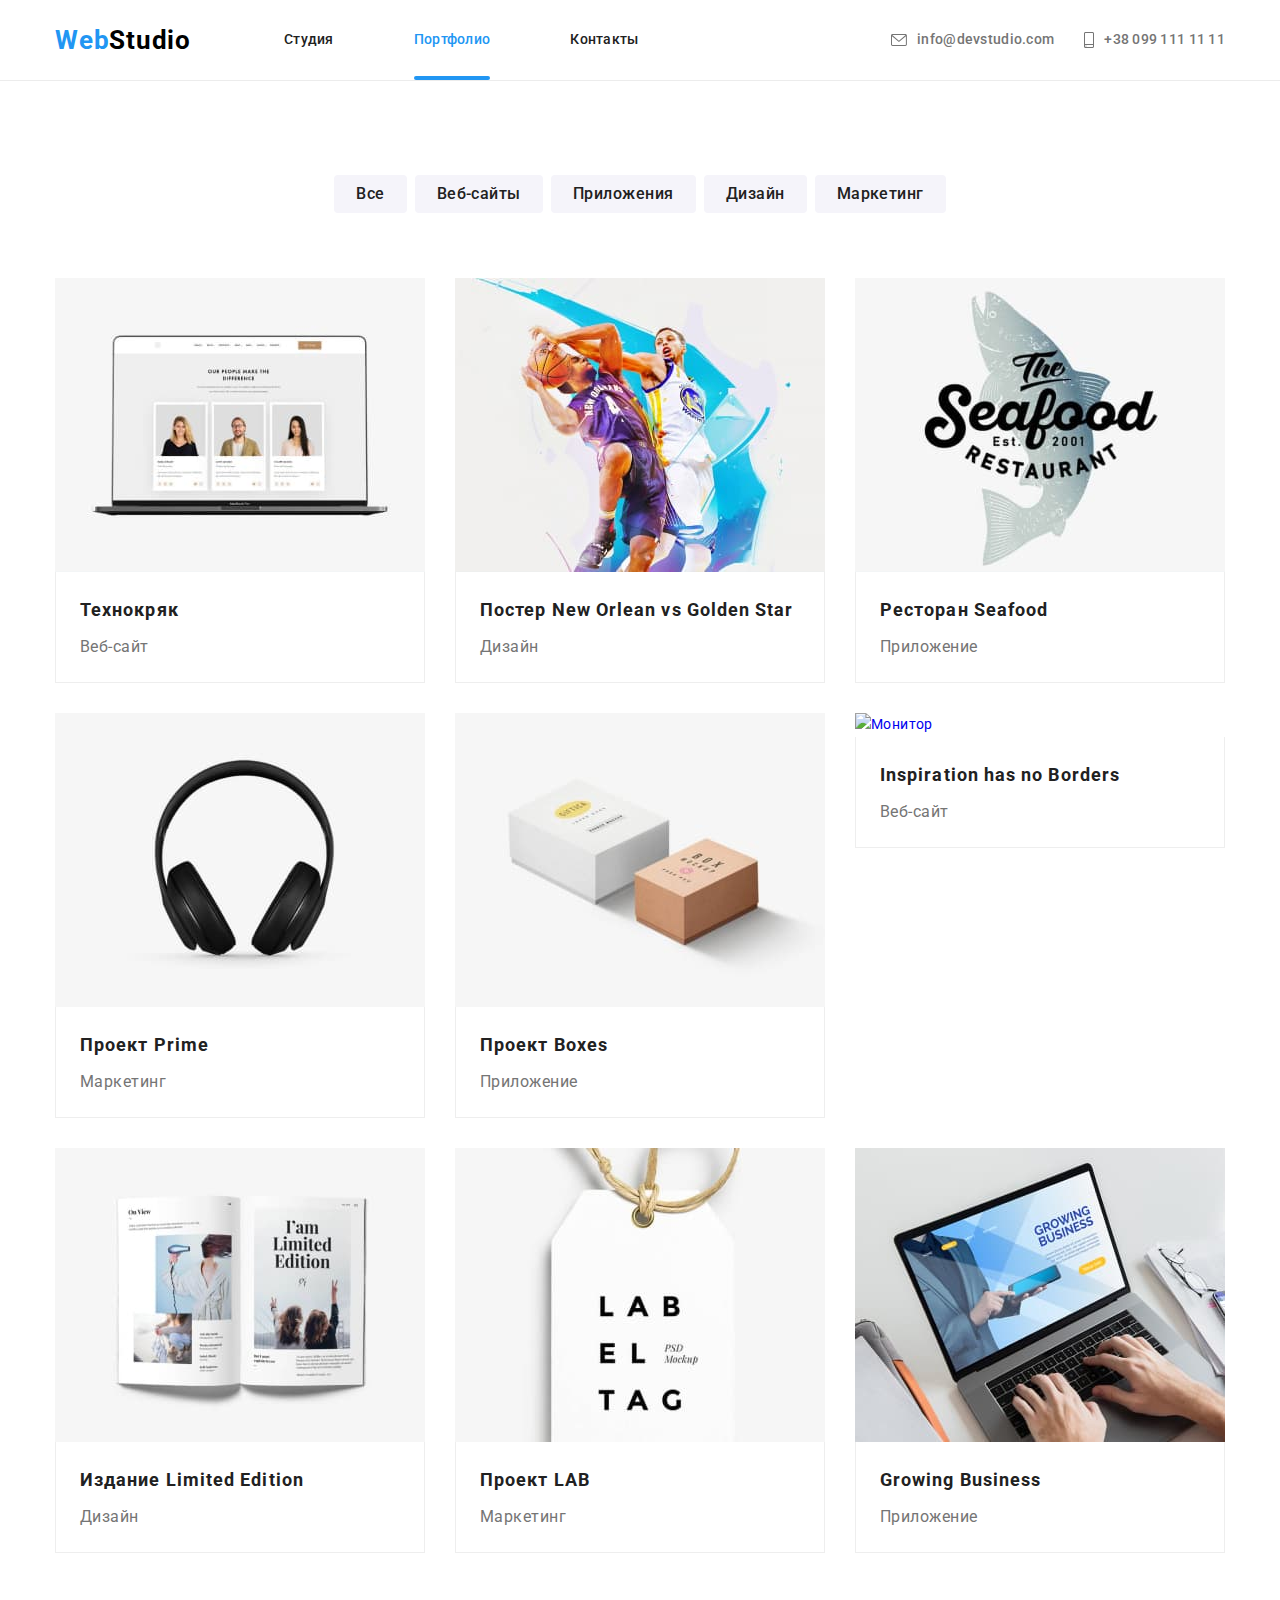
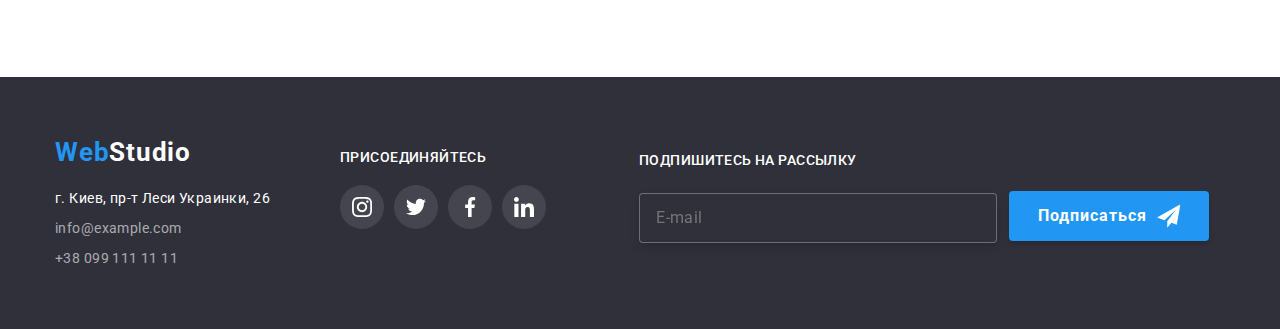
==== commit e4cfcb51: "исправляет стили" ====
--- a/portfolio.html
+++ b/portfolio.html
@@ -203,13 +203,14 @@
                         <a class="img-card" href="/portfolio.html">
                             <div class="overlay">
                                 <picture>
-                                <source srcset="./images/portfolio/desktop/inspiration.jpg 1x,
-                                            ./images/portfolio/desktop/inspiration@2x.jpg 2x"
-                                    media="(min-width: 1200px)" />
-                                <source srcset="./images/portfolio/tablet/img6.jpg 1x,
-                                             ./images/portfolio/tablet/img6@2x.jpg 2x" media="(min-width: 768px)" />
-                                <source srcset="./images/portfolio/mobile/img6.jpg 1x,
-                                            ./images/portfolio/mobile/img6@2x.jpg 2x" media="(min-width: 480px)" />
+                            <source srcset="./images/portfolio/desktop/inspiration.jpg 1x,
+                                         ./images/portfolio/desktop/inspiration@2x.jpg 2x"
+                                media="(min-width: 1200px)" />
+                            <source srcset="./images/portfolio/tablet/img6.jpg 1x,
+                                         ./images/portfolio/tablet/img6@2x.jpg 2x"
+                                media="(min-width: 768px)" />
+                            <source srcset="./images/portfolio/mobile/img6.jpg 1x,
+                                        ./images/portfolio/mobile/img6@2x.jpg 2x" media="(min-width: 480px)" />
                                 <img class="portfolio-img" src="./images/portfolio/desktop/inspiration.jpg"  alt="Монитор" />
                                 </picture>
                                
--- a/css/portfolio.min.css
+++ b/css/portfolio.min.css
@@ -1,2 +1,2 @@
-.social-list .social-link{display:flex;align-items:center}@font-face{font-family:"Raleway";font-style:normal;font-weight:400;src:url("../fonts/raleway-v18-latin/raleway-v18-latin-regular.eot");src:local(""),url("../fonts/raleway-v18-latin/raleway-v18-latin-regular.eot?#iefix") format("embedded-opentype"),url("../fonts/raleway-v18-latin/raleway-v18-latin-regular.woff2") format("woff2"),url("../fonts/raleway-v18-latin/raleway-v18-latin-regular.woff") format("woff"),url("../fonts/raleway-v18-latin/raleway-v18-latin-regular.ttf") format("truetype"),url("../fonts/raleway-v18-latin/raleway-v18-latin-regular.svg#Raleway") format("svg")}@font-face{font-family:"Raleway";font-style:normal;font-weight:700;src:url("../fonts/raleway-v18-latin/raleway-v18-latin-700.eot");src:local(""),url("../fonts/raleway-v18-latin/raleway-v18-latin-700.eot?#iefix") format("embedded-opentype"),url("../fonts/raleway-v18-latin/raleway-v18-latin-700.woff2") format("woff2"),url("../fonts/raleway-v18-latin/raleway-v18-latin-700.woff") format("woff"),url("../fonts/raleway-v18-latin/raleway-v18-latin-700.ttf") format("truetype"),url("../fonts/raleway-v18-latin/raleway-v18-latin-700.svg#Raleway") format("svg")}html{box-sizing:border-box}body{font-family:"Roboto", sans-serif;font-size:14px;font-weight:400;line-height:1.71;letter-spacing:.03em;overflow-x:hidden}img{display:block;max-width:100%;height:auto}.no-margin{margin-top:0}.text{margin:0}.container{width:100%;padding-left:15px;padding-right:15px;margin-right:auto;margin-left:auto}@media screen and (min-width: 480px){.container{width:480px}}@media screen and (min-width: 768px){.container{width:768px}}@media screen and (min-width: 1200px){.container{width:1200px}}.item{display:block}@media screen and (min-width: 768px){.navigate,.header-container,.social-list,.menu-item{display:flex;align-items:center}}@media screen and (max-width: 1199px){.about,.benefits,.team,.section-portfolio,.clients{padding-top:60px}}@media screen and (min-width: 1200px){.about,.benefits,.team,.section-portfolio,.clients{padding-top:94px}}@media screen and (max-width: 1199px){.section-portfolio,.clients,.about,.benefits{padding-bottom:60px}}@media screen and (min-width: 1200px){.section-portfolio,.clients,.about,.benefits{padding-bottom:94px}}.visually-hidden{position:absolute;clip:rect(1px 1px 1px 1px);clip:rect(1px, 1px, 1px, 1px);padding:0;border:0;height:1px;width:1px;margin:-1px;overflow:hidden}.section-tittle{margin-top:0;color:#212121;font-family:"Roboto",sans-serif}@media screen and (max-width: 1199px){.section-tittle{margin-bottom:30px;font-family:"Roboto",sans-serif;font-weight:700;font-size:28px;line-height:1.178;text-align:center;letter-spacing:0.03em}}@media screen and (min-width: 1200px){.section-tittle{margin-bottom:50px;font-weight:900;font-size:36px;line-height:1.17;text-align:center;letter-spacing:0.03em}}.btn{display:inline-block;border:0px solid transparent;border-radius:4px;padding:6px 22px;font-weight:500;font-size:16px;line-height:1.63;text-align:center;letter-spacing:0.03em;color:#212121;background-color:#f5f4fa;cursor:pointer;transition:color 250ms cubic-bezier(0.4, 0, 0.2, 1),background-color 250ms cubic-bezier(0.4, 0, 0.2, 1)}.btn:hover,.btn:focus,.btn:active{display:inline-block;border:0px solid transparent;border-radius:4px;border:none;outline:none;box-shadow:none;padding:6px 22px;font-weight:500;font-size:16px;line-height:1.62;text-align:center;letter-spacing:0.03em;color:#fff;background-color:#2196f3}.main-btn{display:inline-block;text-align:center;border:0px solid transparent;margin-top:0;margin-bottom:0;padding:10px 32px;font-size:16px;font-weight:700;line-height:1.875;letter-spacing:0.06em;background-color:#2196f3;color:#fff;cursor:pointer}.main-btn:hover,.main-btn:focus,.main-btn:active{border:none;box-shadow:none;background-color:#fff;color:#2196f3}.footer-button{display:inline-flex;height:50px;max-width:200px;margin-top:42px;padding:10px 29px;font-weight:700;font-size:16px;line-height:1.88;align-items:center;text-align:center;letter-spacing:0.06em;font-weight:bold;color:#fff;background:#2196f3;box-shadow:0px 4px 4px rgba(0,0,0,0.15);border-radius:4px;border:none;cursor:pointer}@media screen and (max-width: 1199px){.footer-button{margin-top:20px}}@media screen and (min-width: 1200px){.footer-button{margin-left:12px}}.footer-button:focus{background-color:#fff;color:#2196f3}.footer-button:focus .footer-icon{fill:#2196f3}.header-container .menu-button{display:inline-flex;margin:10px, 0;padding:0;border:none;background-color:transparent}.header-container .menu-button .icon-close{display:none}.header-container .menu-button.is-open .icon-close{display:block}.header-container .menu-button.is-open .icon-menu{display:none}@media screen and (min-width: 768px){.header-container .menu-button{display:none}}.header-container .menu-button:hover,.header-container .menu-button:focus{fill:#2196f3}.link-logo{font-family:"Roboto",sans-serif;color:#000}@media screen and (min-width: 1200px){.link-logo{font-size:26px;font-weight:700;line-height:1.19;letter-spacing:.03em}}@media screen and (max-width: 1199px){.link-logo{font-weight:700;font-size:24px;line-height:1.166;letter-spacing:0.03em}}.link-logo.inverse{display:flex;margin-bottom:20px;text-align:center;color:#fff}.link-logo>span{color:#2196f3}.link,.link-logo{display:block;color:inherit;text-decoration:none;transition:color 250ms cubic-bezier(0.4, 0, 0.2, 1),fill 250ms cubic-bezier(0.4, 0, 0.2, 1)}.link:hover,.link:focus{color:#2196f3}.link-contacts:hover,.link-contacts:focus{color:#2196f3;fill:#2196f3}@media screen and (min-width: 768px) and (max-width: 1199px){.contacts-top .menu-link{padding:0;font-size:12px}}.contacts-top .link{display:flex;justify-content:center;align-items:center;transition:color 250ms cubic-bezier(0.4, 0, 0.2, 1),fill 250ms cubic-bezier(0.4, 0, 0.2, 1)}.menu-link{display:block;font-family:"Roboto", sans-serif;font-size:14px;font-weight:500;line-height:1.14;letter-spacing:.02em;color:#212121}@media screen and (min-width: 768px) and (max-width: 1199px){.menu-link{font-size:14px;line-height:1.14}}@media screen and (max-width: 767px){.menu-link{font-weight:500;font-size:18px;line-height:1.166;letter-spacing:0.02em}}@media screen and (min-width: 768px){.menu-link{padding-top:32px;padding-bottom:32px}}.link-contacts{color:#757575;fill:#757575}.menu-link .header-container{display:inline-flex;align-items:center}.site-nav .link-current{position:relative;display:inline-block;padding-bottom:8px;font-family:"Roboto", sans-serif;font-size:14px;font-weight:500;line-height:1.14;letter-spacing:.02em;color:#2196f3;text-decoration:none}@media screen and (max-width: 767px){.site-nav .link-current{font-weight:500;font-size:18px;line-height:1.166;letter-spacing:0.02em}}@media screen and (min-width: 768px){.site-nav .link-current{padding-top:32px;padding-bottom:32px}}.site-nav .link-current::after{content:"";position:absolute;display:inline-block;width:100%;height:4px;border-radius:2px;left:0;bottom:0;background-color:#2196f3}.social-link.light:hover{fill:#fff;background-color:#2196f3}.social-list .social-link.dark{justify-content:center;fill:#fff;background-color:rgba(255,255,255,0.1)}.social-link.dark:hover{background-color:#2196f3}@media screen and (max-width: 767px){.page-futer .item-link{font-weight:500;font-size:14px;line-height:1.71;text-align:center;letter-spacing:0.03em;font-style:normal}}.form-field{display:block;position:relative;background-color:transparent;margin-bottom:28px;font-weight:400;font-size:12px;line-height:1.17;letter-spacing:0.01em}.form-field .icon{position:absolute;display:inline-block;top:50%;left:0;fill:#212121;transform:translate(15px, -50%)}.form-field:focus-within .input ~ .icon{fill:#2196f3}.form-field .caption{position:absolute;top:50%;left:0;color:var(--primary-text-color);transform:translate(42px, -50%);transition:transform 250ms cubic-bezier(0.4, 0, 0.2, 1)}.form-field .input{display:block;width:100%;padding:12px 12px 12px 42px;font-weight:400;font-size:12px;line-height:1.17;letter-spacing:0.01em;border:1px solid rgba(33,33,33,0.2);border-radius:4px}.form-field:focus-within .input+.caption{color:#2196f3;transform:translate(0px, -38px)}.form-field .input:not(:placeholder-shown) ~ .caption{transform:translate(0px, -38px)}.form-field:focus-within .input,.form-field-area:focus-within .input{border:1px solid #2196f3;outline-width:0px;border-radius:4px}.form-field-area{display:block;position:relative;margin-bottom:20px;line-height:1.17;letter-spacing:0.01em;font-weight:400;font-size:12px}.form-field-area .caption{position:absolute;top:0;left:0;color:var(--primary-text-color);transform:translate(16px, 100%);transition:transform 250ms cubic-bezier(0.4, 0, 0.2, 1)}.form-field-area .input{padding:12px 16px;width:100%;height:120px;letter-spacing:0.01em;font-weight:400;font-size:12px;border:1px solid rgba(33,33,33,0.2);border-radius:4px;resize:none}.form-field-area:focus-within>.caption{color:#2196f3;transform:translate(0px, -18px)}.form-field-area .input:not(:placeholder-shown) ~ .caption{transform:translate(0px, -18px)}.field-checkbox{display:block;position:relative;text-align:end}@media screen and (min-width: 1200px){.field-checkbox{text-align:center}}.field-checkbox .checkbox-caption{font-size:12px;line-height:1.166;letter-spacing:0.03em}@media screen and (min-width: 768px){.field-checkbox .checkbox-caption{line-height:1.172}}@media screen and (min-width: 1200px){.field-checkbox .checkbox-caption{font-size:14px;line-height:1.714}}.checkbox-icon::before{position:absolute;top:4px;left:5px;display:inline-block;content:"";width:16px;height:15px;background-size:16px;background-position:left;background-repeat:no-repeat;background-color:transparent;background-image:url(../images/Vector-policy.svg)}@media screen and (min-width: 1200px){.checkbox-icon::before{left:0}}.checkbox:checked+.checkbox-icon::before{background-image:url(../images/icon-check.svg)}.link-policy{border-bottom:1px solid #2196f3;color:#2196f3;text-decoration:none}.submit-button{border:none;margin-left:auto;margin-right:auto;margin-top:30px;padding:10px 55px;font-weight:700;font-size:16px;line-height:1.88;display:flex;align-items:center;text-align:center;letter-spacing:0.06em;color:#fff;background:#2196f3;box-shadow:0px 4px 4px rgba(0,0,0,0.15);border-radius:4px;cursor:pointer}.submit-button:hover{color:#2196f3;background-color:#fff}.form-field-footer{margin-right:auto;margin-left:auto;width:358px}@media screen and (min-width: 768px) and (max-width: 1199px){.form-field-footer{display:flex;flex-direction:column}}.footer-input{display:inline-block;height:50px;padding-left:16px;border:1px solid rgba(255,255,255,0.3);box-sizing:border-box;filter:drop-shadow(0px 4px 4px rgba(0,0,0,0.15));border-radius:4px;background-color:#2f303a;font-weight:400;font-size:16px;line-height:1.25;letter-spacing:0.03em;color:rgba(255,255,255,0.6)}@media screen and (min-width: 1200px){.footer-input{margin-top:20px}}@media screen and (max-width: 767px){.footer-input{width:100%;margin-top:20px}}@media screen and (min-width: 767px){.footer-input{width:358px}}@media screen and (max-width: 767px){.footer-input{max-width:450px;min-width:200px;width:100%}}.header{border-bottom:1px solid #ececec;background-color:var(--dark-bg)}.list{list-style:none;margin:0;padding:0}@media screen and (min-width: 768px){.menu{display:inline-flex}}.menu-item .svg-item{margin-right:10px;fill:inherit}.header-menu{flex-grow:1}@media screen and (max-width: 767px){.header-menu{display:none}}@media screen and (min-width: 1200px){.header-menu .menu-item:not(:last-child){margin-right:30px}}@media screen and (max-width: 767px){.site-nav{border-top:1px solid #ececec;padding-top:60px;padding-bottom:60px;font-size:18px;line-height:1.166}.site-nav .menu-item:not(:last-child){margin-bottom:40px}}@media screen and (min-width: 768px) and (max-width: 1199px){.site-nav{margin-left:88px}.site-nav .menu-item+.menu-item{margin-left:50px}}@media screen and (min-width: 1200px){.site-nav{margin-left:93px}.site-nav .menu-item+.menu-item{margin-left:50px}}.page-futer>.white-link{color:#fff}.social-list .social-icon{width:20px;height:20px}@media screen and (max-width: 767px){.contacts-top{padding-bottom:60px;font-size:18px;line-height:1.166;color:#757575}.contacts-top .menu-item:not(:last-child){margin-bottom:16px}}@media screen and (min-width: 768px) and (max-width: 1199px){.contacts-top{flex-direction:column;margin-left:84px;margin-top:21px;margin-bottom:21px}.contacts-top .menu-item+.menu-item{margin-top:10px}}.header-container{position:relative;display:flex;align-items:center;justify-content:space-between}.header-menu{z-index:1000;background-color:#fff}@media screen and (max-width: 767px){.header-menu{display:none;position:absolute;top:100%;left:0;width:100%;text-align:center}.header-menu.is-open{display:block}}@media screen and (min-width: 768px){.header-menu{display:flex;justify-content:space-between;align-items:center}}.menu-filters{display:flex;flex-wrap:wrap}@media screen and (min-width: 768px){.menu-filters{justify-content:center;margin-bottom:30px}}@media screen and (min-width: 1200px){.menu-filters{margin-bottom:50px}}.menu-filters .item{margin-bottom:15px}.menu-filters>.item+.item{margin-left:8px}.list-portfolio{display:flex;flex-wrap:wrap}.list-portfolio>.item-card:not(:last-child){margin-bottom:30px}@media screen and (min-width: 768px) and (max-width: 1199px){.list-portfolio{margin-top:40px}.list-portfolio .item-card{width:calc((100% - 30px) / 2)}.list-portfolio>.item-card:not(:nth-child(2n)){margin-right:30px}.list-portfolio>.item-card:not(:nth-last-child(-n+2)){margin-bottom:30px}}@media screen and (min-width: 1200px){.list-portfolio{display:flex;flex-wrap:wrap}}.list-portfolio .overlay{position:relative;overflow:hidden}.list-portfolio .description{display:block;position:absolute;left:0;right:0;top:0;bottom:0;margin:0;font-size:18px;font-weight:400;line-height:1.56;letter-spacing:.03em;color:#fff;background:#2196f3;transform:translateY(100%);transition:transform 250ms}@media screen and (max-width: 767px){.list-portfolio .description{padding:77px 24px}}@media screen and (min-width: 768px){.list-portfolio .description{padding:49px 24px}}@media screen and (min-width: 1200px){.list-portfolio .description{padding:63px 24px}}.list-portfolio .img-card:hover .description,.list-portfolio .img-card:focus .description{transform:translateY(0)}.list-portfolio .img-card:hover,.list-portfolio .img-card:focus{box-shadow:0px 1px 1px rgba(0,0,0,0.12),0px 4px 4px rgba(0,0,0,0.06),1px 4px 6px rgba(0,0,0,0.16)}@media screen and (min-width: 1200px){.list-portfolio>.item-card:not(:nth-child(3n)){margin-right:30px}}@media screen and (min-width: 1200px){.list-portfolio>.item-card:not(:nth-last-child(-n+3)){margin-bottom:30px}}.info-portfolio .tittle{margin-top:0;margin-bottom:4px;font-weight:700;font-size:18px;line-height:2;letter-spacing:0.06em;color:#212121}.info-portfolio{padding:20px 24px;border-style:solid;border-width:0 1px 1px 1px;box-sizing:border-box;border-color:#eee}.info-portfolio .text{font-size:16px;font-weight:400;line-height:1.87;letter-spacing:.03em;color:#757575}.list-portfolio .item-card{display:flex;flex-wrap:wrap;background:#fff}@media screen and (min-width: 1200px){.list-portfolio .item-card{flex-basis:calc((100% - 60px) / 3)}}.img-card{height:auto;display:block;text-decoration:none}@media screen and (max-width: 767px){.img-card{width:100%}}@media screen and (min-width: 768px) and (max-width: 1199px){.img-card.tehno{height:404px}}.portfolio-img{width:100%}@media screen and (max-width: 480px){.portfolio-img{width:450px}}@media screen and (min-width: 768px){.portfolio-img{width:354px}}@media screen and (min-width: 1200px){.portfolio-img{width:370px}}.footer{background-color:#2f303a}.page-futer{font-family:"Roboto",sans-serif;font-size:14px;font-weight:400;line-height:1.71;letter-spacing:.03em;color:#fff}.page-futer .contacts{font-weight:400;font-size:14px;line-height:1.5;color:rgba(255,255,255,0.6)}@media screen and (min-width: 1200px){.flex-footer{display:flex;padding-bottom:60px;padding-top:60px}.footer-left{margin-right:70px}.footer-right{display:flex;margin-left:93px}}.footer-icon{margin-left:10px;fill:#fff}.page-futer .item-link+.item-link{margin-top:9px}.address{color:#fff}.item-link{font-style:normal;font-size:14px;font-weight:400;line-height:1.5;letter-spacing:.03em;color:rgba(255,255,255,0.6)}.center-footer .title,.footer-right .title{margin-top:0;margin-bottom:20px;text-transform:uppercase;color:#fff;font-size:14px;font-weight:500;line-height:1.142;letter-spacing:.03em}@media screen and (max-width: 767px){.center-footer .title,.footer-right .title{text-align:center}}.social-list{display:flex;align-items:center;justify-content:center}.social-list .social-link{align-items:center;justify-content:center;width:44px;height:44px;border-radius:50%;transition:fill 250ms cubic-bezier(0.4, 0, 0.2, 1),background-color 250ms cubic-bezier(0.4, 0, 0.2, 1)}.social-list>.item+.item{margin-left:10px}@media screen and (max-width: 1199px){.footer-left,.center-footer,.footer-right{padding-top:60px;text-align:center}}@media screen and (max-width: 1199px){.footer-right{padding-bottom:60px}}@media screen and (max-width: 767px){.footer-right{padding-bottom:60px}}@media screen and (min-width: 768px) and (max-width: 1199px){.footer-tablet{display:flex;flex-direction:row;justify-content:space-between}}@media screen and (min-width: 1200px){.footer-tablet{display:flex;flex-direction:row}}@media screen and (max-width: 1199px){.link-logo.inverse{justify-content:center}}
+.social-list .social-link{display:flex;align-items:center}@font-face{font-family:"Raleway";font-style:normal;font-weight:400;src:url("../fonts/raleway-v18-latin/raleway-v18-latin-regular.eot");src:local(""),url("../fonts/raleway-v18-latin/raleway-v18-latin-regular.eot?#iefix") format("embedded-opentype"),url("../fonts/raleway-v18-latin/raleway-v18-latin-regular.woff2") format("woff2"),url("../fonts/raleway-v18-latin/raleway-v18-latin-regular.woff") format("woff"),url("../fonts/raleway-v18-latin/raleway-v18-latin-regular.ttf") format("truetype"),url("../fonts/raleway-v18-latin/raleway-v18-latin-regular.svg#Raleway") format("svg")}@font-face{font-family:"Raleway";font-style:normal;font-weight:700;src:url("../fonts/raleway-v18-latin/raleway-v18-latin-700.eot");src:local(""),url("../fonts/raleway-v18-latin/raleway-v18-latin-700.eot?#iefix") format("embedded-opentype"),url("../fonts/raleway-v18-latin/raleway-v18-latin-700.woff2") format("woff2"),url("../fonts/raleway-v18-latin/raleway-v18-latin-700.woff") format("woff"),url("../fonts/raleway-v18-latin/raleway-v18-latin-700.ttf") format("truetype"),url("../fonts/raleway-v18-latin/raleway-v18-latin-700.svg#Raleway") format("svg")}html{box-sizing:border-box}body{font-family:"Roboto", sans-serif;font-size:14px;font-weight:400;line-height:1.71;letter-spacing:.03em;overflow-x:hidden}img{display:block;max-width:100%;height:auto}.no-margin{margin-top:0}.text{margin:0}.container{width:100%;padding-left:15px;padding-right:15px;margin-right:auto;margin-left:auto}@media screen and (min-width: 480px){.container{width:480px}}@media screen and (min-width: 768px){.container{width:768px}}@media screen and (min-width: 1200px){.container{width:1200px}}.item{display:block}@media screen and (min-width: 768px){.navigate,.header-container,.social-list,.menu-item{display:flex;align-items:center}}@media screen and (max-width: 1199px){.about,.benefits,.team,.section-portfolio,.clients{padding-top:60px}}@media screen and (min-width: 1200px){.about,.benefits,.team,.section-portfolio,.clients{padding-top:94px}}@media screen and (max-width: 1199px){.section-portfolio,.clients,.about,.benefits{padding-bottom:60px}}@media screen and (min-width: 1200px){.section-portfolio,.clients,.about,.benefits{padding-bottom:94px}}.visually-hidden{position:absolute;clip:rect(1px 1px 1px 1px);clip:rect(1px, 1px, 1px, 1px);padding:0;border:0;height:1px;width:1px;margin:-1px;overflow:hidden}.section-tittle{margin-top:0;color:#212121;font-family:"Roboto",sans-serif}@media screen and (max-width: 1199px){.section-tittle{margin-bottom:30px;font-family:"Roboto",sans-serif;font-weight:700;font-size:28px;line-height:1.178;text-align:center;letter-spacing:0.03em}}@media screen and (min-width: 1200px){.section-tittle{margin-bottom:50px;font-weight:900;font-size:36px;line-height:1.17;text-align:center;letter-spacing:0.03em}}.btn{display:inline-block;border:0px solid transparent;border-radius:4px;padding:6px 22px;font-weight:500;font-size:16px;line-height:1.63;text-align:center;letter-spacing:0.03em;color:#212121;background-color:#f5f4fa;cursor:pointer;transition:color 250ms cubic-bezier(0.4, 0, 0.2, 1),background-color 250ms cubic-bezier(0.4, 0, 0.2, 1)}.btn:hover,.btn:focus,.btn:active{display:inline-block;border:0px solid transparent;border-radius:4px;border:none;outline:none;box-shadow:none;padding:6px 22px;font-weight:500;font-size:16px;line-height:1.62;text-align:center;letter-spacing:0.03em;color:#fff;background-color:#2196f3}.main-btn{display:inline-block;text-align:center;border:0px solid transparent;margin-top:0;margin-bottom:0;padding:10px 32px;font-size:16px;font-weight:700;line-height:1.875;letter-spacing:0.06em;background-color:#2196f3;color:#fff;cursor:pointer}.main-btn:hover,.main-btn:focus,.main-btn:active{border:none;box-shadow:none;background-color:#fff;color:#2196f3}.footer-button{display:inline-flex;height:50px;max-width:200px;margin-top:42px;padding:10px 29px;font-weight:700;font-size:16px;line-height:1.88;align-items:center;text-align:center;letter-spacing:0.06em;font-weight:bold;color:#fff;background:#2196f3;box-shadow:0px 4px 4px rgba(0,0,0,0.15);border-radius:4px;border:none;cursor:pointer}@media screen and (max-width: 1199px){.footer-button{margin-top:20px}}@media screen and (min-width: 1200px){.footer-button{margin-left:12px}}.footer-button:focus{background-color:#fff;color:#2196f3}.footer-button:focus .footer-icon{fill:#2196f3}.header-container .menu-button{display:inline-flex;margin:10px, 0;padding:0;border:none;background-color:transparent}.header-container .menu-button .icon-close{display:none}.header-container .menu-button.is-open .icon-close{display:block}.header-container .menu-button.is-open .icon-menu{display:none}@media screen and (min-width: 768px){.header-container .menu-button{display:none}}.header-container .menu-button:hover,.header-container .menu-button:focus{fill:#2196f3}.link-logo{font-family:"Roboto",sans-serif;color:#000}@media screen and (min-width: 1200px){.link-logo{font-size:26px;font-weight:700;line-height:1.19;letter-spacing:.03em}}@media screen and (max-width: 1199px){.link-logo{font-weight:700;font-size:24px;line-height:1.166;letter-spacing:0.03em}}.link-logo.inverse{display:flex;margin-bottom:20px;text-align:center;color:#fff}.link-logo>span{color:#2196f3}.link,.link-logo{display:block;color:inherit;text-decoration:none;transition:color 250ms cubic-bezier(0.4, 0, 0.2, 1),fill 250ms cubic-bezier(0.4, 0, 0.2, 1)}.link:hover,.link:focus{color:#2196f3}.link-contacts:hover,.link-contacts:focus{color:#2196f3;fill:#2196f3}@media screen and (min-width: 768px) and (max-width: 1199px){.contacts-top .menu-link{padding:0;font-size:12px}}.contacts-top .link{display:flex;justify-content:center;align-items:center;transition:color 250ms cubic-bezier(0.4, 0, 0.2, 1),fill 250ms cubic-bezier(0.4, 0, 0.2, 1)}.menu-link{display:block;font-family:"Roboto", sans-serif;font-size:14px;font-weight:500;line-height:1.14;letter-spacing:.02em;color:#212121}@media screen and (min-width: 768px) and (max-width: 1199px){.menu-link{font-size:14px;line-height:1.14}}@media screen and (max-width: 767px){.menu-link{font-weight:500;font-size:18px;line-height:1.166;letter-spacing:0.02em}}@media screen and (min-width: 768px){.menu-link{padding-top:32px;padding-bottom:32px}}.link-contacts{color:#757575;fill:#757575}.menu-link .header-container{display:inline-flex;align-items:center}.site-nav .link-current{position:relative;display:inline-block;padding-bottom:8px;font-family:"Roboto", sans-serif;font-size:14px;font-weight:500;line-height:1.14;letter-spacing:.02em;color:#2196f3;text-decoration:none}@media screen and (max-width: 767px){.site-nav .link-current{font-weight:500;font-size:18px;line-height:1.166;letter-spacing:0.02em}}@media screen and (min-width: 768px){.site-nav .link-current{padding-top:32px;padding-bottom:32px}}.site-nav .link-current::after{content:"";position:absolute;display:inline-block;width:100%;height:4px;border-radius:2px;left:0;bottom:0;background-color:#2196f3}.social-link.light:hover{fill:#fff;background-color:#2196f3}.social-list .social-link.dark{justify-content:center;fill:#fff;background-color:rgba(255,255,255,0.1)}.social-link.dark:hover{background-color:#2196f3}@media screen and (max-width: 767px){.page-futer .item-link{font-weight:500;font-size:14px;line-height:1.71;text-align:center;letter-spacing:0.03em;font-style:normal}}.form-field{display:block;position:relative;background-color:transparent;margin-bottom:28px;font-weight:400;font-size:12px;line-height:1.17;letter-spacing:0.01em}.form-field .icon{position:absolute;display:inline-block;top:50%;left:0;fill:#212121;transform:translate(15px, -50%)}.form-field:focus-within .input ~ .icon{fill:#2196f3}.form-field .caption{position:absolute;top:50%;left:0;color:var(--primary-text-color);transform:translate(42px, -50%);transition:transform 250ms cubic-bezier(0.4, 0, 0.2, 1)}.form-field .input{display:block;width:100%;padding:12px 12px 12px 42px;font-weight:400;font-size:12px;line-height:1.17;letter-spacing:0.01em;border:1px solid rgba(33,33,33,0.2);border-radius:4px}.form-field:focus-within .input+.caption{color:#2196f3;transform:translate(0px, -38px)}.form-field .input:not(:placeholder-shown) ~ .caption{transform:translate(0px, -38px)}.form-field:focus-within .input,.form-field-area:focus-within .input{border:1px solid #2196f3;outline-width:0px;border-radius:4px}.form-field-area{display:block;position:relative;margin-bottom:20px;line-height:1.17;letter-spacing:0.01em;font-weight:400;font-size:12px}.form-field-area .caption{position:absolute;top:0;left:0;color:var(--primary-text-color);transform:translate(16px, 100%);transition:transform 250ms cubic-bezier(0.4, 0, 0.2, 1)}.form-field-area .input{padding:12px 16px;width:100%;height:120px;letter-spacing:0.01em;font-weight:400;font-size:12px;border:1px solid rgba(33,33,33,0.2);border-radius:4px;resize:none}.form-field-area:focus-within>.caption{color:#2196f3;transform:translate(0px, -18px)}.form-field-area .input:not(:placeholder-shown) ~ .caption{transform:translate(0px, -18px)}.field-checkbox{position:relative;display:flex;justify-content:center;align-items:center}@media screen and (max-width: 1199px){.field-checkbox{text-align:center;padding-left:24px}}@media screen and (min-width: 1200px){.field-checkbox{padding-left:24px}}.field-checkbox .checkbox-caption{font-size:12px;line-height:1.166;letter-spacing:0.03em}@media screen and (min-width: 768px) and (max-width: 1199px){.field-checkbox .checkbox-caption{line-height:1.172}}@media screen and (min-width: 1200px){.field-checkbox .checkbox-caption{font-size:14px;line-height:1.714}}.checkbox-icon::before{position:absolute;top:-1px;display:inline-block;content:"";width:16px;height:15px;background-size:16px;background-position:left;background-repeat:no-repeat;background-color:transparent;background-image:url(../images/Vector-policy.svg)}@media screen and (max-width: 1199px){.checkbox-icon::before{left:3px}}@media screen and (min-width: 1200px){.checkbox-icon::before{left:8px;top:4px}}.checkbox:checked+.checkbox-icon::before{background-image:url(../images/icon-check.svg)}.link-policy{border-bottom:1px solid #2196f3;color:#2196f3;text-decoration:none}.submit-button{border:none;margin-left:auto;margin-right:auto;margin-top:30px;padding:10px 55px;font-weight:700;font-size:16px;line-height:1.88;display:flex;align-items:center;text-align:center;letter-spacing:0.06em;color:#fff;background:#2196f3;box-shadow:0px 4px 4px rgba(0,0,0,0.15);border-radius:4px;cursor:pointer}.submit-button:hover{color:#2196f3;background-color:#fff}.form-field-footer{margin-right:auto;margin-left:auto}@media screen and (max-width: 767px){.form-field-footer{width:358px}}@media screen and (min-width: 768px) and (max-width: 1199px){.form-field-footer{display:flex;flex-direction:column}}@media screen and (min-width: 1200px){.form-field-footer{width:358px}}.footer-input{display:inline-block;height:50px;margin-right:auto;margin-left:auto;padding-left:16px;border:1px solid rgba(255,255,255,0.3);box-sizing:border-box;filter:drop-shadow(0px 4px 4px rgba(0,0,0,0.15));border-radius:4px;background-color:#2f303a;font-weight:400;font-size:16px;line-height:1.25;letter-spacing:0.03em;color:rgba(255,255,255,0.6)}@media screen and (min-width: 1200px){.footer-input{width:358px;margin-top:20px}}@media screen and (max-width: 767px){.footer-input{width:100%;margin-top:20px}}@media screen and (min-width: 767px) and (max-width: 1199px){.footer-input{width:450px}}@media screen and (max-width: 767px){.footer-input{max-width:450px;min-width:200px;width:100%}}.header{border-bottom:1px solid #ececec;background-color:var(--dark-bg)}.list{list-style:none;margin:0;padding:0}@media screen and (min-width: 768px){.menu{display:inline-flex}}.menu-item .svg-item{margin-right:10px;fill:inherit}.header-menu{flex-grow:1}@media screen and (max-width: 767px){.header-menu{display:none}}@media screen and (min-width: 1200px){.header-menu .menu-item:not(:last-child){margin-right:30px}}@media screen and (max-width: 767px){.site-nav{border-top:1px solid #ececec;padding-top:60px;padding-bottom:60px;font-size:18px;line-height:1.166}.site-nav .menu-item:not(:last-child){margin-bottom:40px}}@media screen and (min-width: 768px) and (max-width: 1199px){.site-nav{margin-left:88px}.site-nav .menu-item+.menu-item{margin-left:50px}}@media screen and (min-width: 1200px){.site-nav{margin-left:93px}.site-nav .menu-item+.menu-item{margin-left:50px}}.page-futer>.white-link{color:#fff}.social-list .social-icon{width:20px;height:20px}@media screen and (max-width: 767px){.contacts-top{padding-bottom:60px;font-size:18px;line-height:1.166;color:#757575}.contacts-top .menu-item:not(:last-child){margin-bottom:16px}}@media screen and (min-width: 768px) and (max-width: 1199px){.contacts-top{flex-direction:column;margin-left:84px;margin-top:21px;margin-bottom:21px}.contacts-top .menu-item+.menu-item{margin-top:10px}}.header-container{position:relative;display:flex;align-items:center;justify-content:space-between}.header-menu{z-index:1000;background-color:#fff}@media screen and (max-width: 767px){.header-menu{display:none;position:absolute;top:100%;left:0;width:100%;text-align:center}.header-menu.is-open{display:block}}@media screen and (min-width: 768px){.header-menu{display:flex;justify-content:space-between;align-items:center}}.menu-filters{display:flex;flex-wrap:wrap}@media screen and (min-width: 768px){.menu-filters{justify-content:center;margin-bottom:30px}}@media screen and (min-width: 1200px){.menu-filters{margin-bottom:50px}}.menu-filters .item{margin-bottom:15px}.menu-filters>.item+.item{margin-left:8px}.list-portfolio{display:flex;flex-wrap:wrap}.list-portfolio>.item-card:not(:last-child){margin-bottom:30px}@media screen and (min-width: 768px) and (max-width: 1199px){.list-portfolio{margin-top:40px}.list-portfolio .item-card{width:calc((100% - 30px) / 2)}.list-portfolio>.item-card:not(:nth-child(2n)){margin-right:30px}.list-portfolio>.item-card:not(:nth-last-child(-n+2)){margin-bottom:30px}}@media screen and (min-width: 1200px){.list-portfolio{display:flex;flex-wrap:wrap}}.list-portfolio .overlay{position:relative;overflow:hidden}.list-portfolio .description{display:block;position:absolute;left:0;right:0;top:0;bottom:0;margin:0;font-size:18px;font-weight:400;line-height:1.56;letter-spacing:.03em;color:#fff;background:#2196f3;transform:translateY(100%);transition:transform 250ms}@media screen and (max-width: 767px){.list-portfolio .description{padding:77px 24px}}@media screen and (min-width: 768px){.list-portfolio .description{padding:49px 24px}}@media screen and (min-width: 1200px){.list-portfolio .description{padding:63px 24px}}.list-portfolio .img-card:hover .description,.list-portfolio .img-card:focus .description{transform:translateY(0)}.list-portfolio .img-card:hover,.list-portfolio .img-card:focus{box-shadow:0px 1px 1px rgba(0,0,0,0.12),0px 4px 4px rgba(0,0,0,0.06),1px 4px 6px rgba(0,0,0,0.16)}@media screen and (min-width: 1200px){.list-portfolio>.item-card:not(:nth-child(3n)){margin-right:30px}}@media screen and (min-width: 1200px){.list-portfolio>.item-card:not(:nth-last-child(-n+3)){margin-bottom:30px}}.info-portfolio .tittle{margin-top:0;margin-bottom:4px;font-weight:700;font-size:18px;line-height:2;letter-spacing:0.06em;color:#212121}.info-portfolio{padding:20px 24px;border-style:solid;border-width:0 1px 1px 1px;box-sizing:border-box;border-color:#eee}.info-portfolio .text{font-size:16px;font-weight:400;line-height:1.87;letter-spacing:.03em;color:#757575}.list-portfolio .item-card{display:flex;flex-wrap:wrap;background:#fff}@media screen and (min-width: 1200px){.list-portfolio .item-card{flex-basis:calc((100% - 60px) / 3)}}.img-card{height:auto;display:block;text-decoration:none}@media screen and (max-width: 767px){.img-card{width:100%}}@media screen and (min-width: 768px) and (max-width: 1199px){.img-card.tehno{height:404px}}.portfolio-img{width:100%}@media screen and (max-width: 480px){.portfolio-img{width:450px}}@media screen and (min-width: 768px){.portfolio-img{width:354px}}@media screen and (min-width: 1200px){.portfolio-img{width:370px}}.footer{background-color:#2f303a}.page-futer{font-family:"Roboto",sans-serif;font-size:14px;font-weight:400;line-height:1.71;letter-spacing:.03em;color:#fff}.page-futer .contacts{font-weight:400;font-size:14px;line-height:1.5;color:rgba(255,255,255,0.6)}@media screen and (min-width: 1200px){.flex-footer{display:flex;padding-bottom:60px;padding-top:60px}.footer-left{margin-right:70px}.footer-right{display:flex;margin-left:93px}}.footer-icon{margin-left:10px;fill:#fff}.page-futer .item-link+.item-link{margin-top:9px}.address{color:#fff}.item-link{font-style:normal;font-size:14px;font-weight:400;line-height:1.5;letter-spacing:.03em;color:rgba(255,255,255,0.6)}.center-footer .title,.footer-right .title{margin-top:0;margin-bottom:20px;text-transform:uppercase;color:#fff;font-size:14px;font-weight:500;line-height:1.142;letter-spacing:.03em}@media screen and (max-width: 767px){.center-footer .title,.footer-right .title{text-align:center}}.social-list{display:flex;align-items:center;justify-content:center}.social-list .social-link{align-items:center;justify-content:center;width:44px;height:44px;border-radius:50%;transition:fill 250ms cubic-bezier(0.4, 0, 0.2, 1),background-color 250ms cubic-bezier(0.4, 0, 0.2, 1)}.social-list>.item+.item{margin-left:10px}@media screen and (max-width: 1199px){.footer-left,.center-footer,.footer-right{padding-top:60px;text-align:center}}@media screen and (min-width: 1200px){.center-footer,.footer-right{padding-top:12px}}@media screen and (min-width: 768px) and (max-width: 1199px){.footer-left{padding-left:76px}}@media screen and (min-width: 768px) and (max-width: 1199px){.center-footer{padding-right:89px;padding-top:65px}}@media screen and (max-width: 1199px){.footer-right{padding-bottom:60px}}@media screen and (max-width: 767px){.footer-right{padding-bottom:60px}}@media screen and (min-width: 768px) and (max-width: 1199px){.footer-tablet{display:flex;flex-direction:row;justify-content:space-between}}@media screen and (min-width: 1200px){.footer-tablet{display:flex;flex-direction:row}}@media screen and (max-width: 1199px){.link-logo.inverse{justify-content:center}}
 /*# sourceMappingURL=portfolio.min.css.map */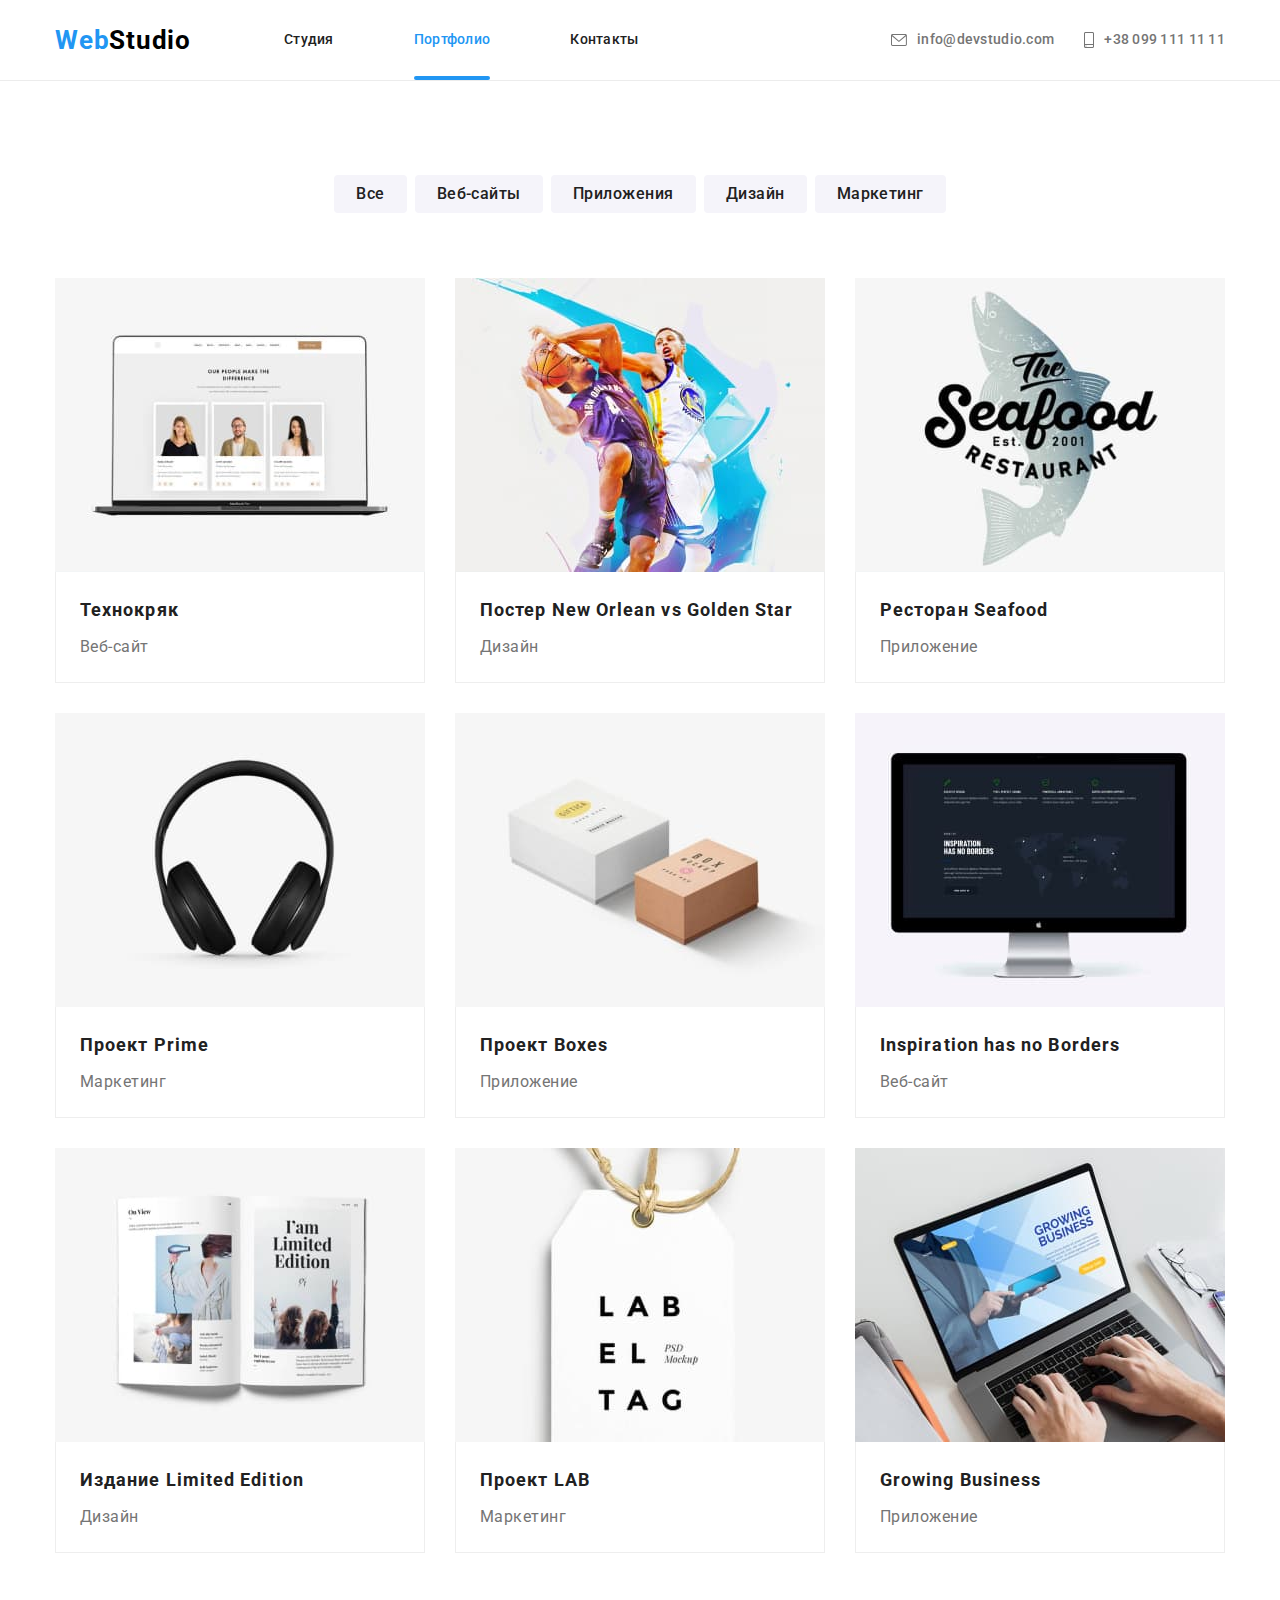
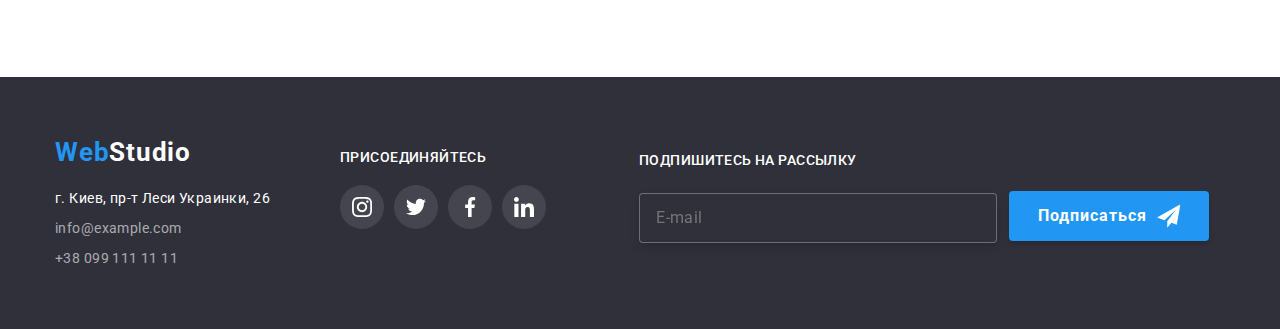
==== commit 790d4c7b: "исправляет стили" ====
--- a/portfolio.html
+++ b/portfolio.html
@@ -203,15 +203,15 @@
                         <a class="img-card" href="/portfolio.html">
                             <div class="overlay">
                                 <picture>
-                            <source srcset="./images/portfolio/desktop/inspiration.jpg 1x,
-                                         ./images/portfolio/desktop/inspiration@2x.jpg 2x"
+                            <source srcset="./images/portfolio/desktop/img6.jpg 1x,
+                                         ./images/portfolio/desktop/img6@2x.jpg 2x"
                                 media="(min-width: 1200px)" />
                             <source srcset="./images/portfolio/tablet/img6.jpg 1x,
                                          ./images/portfolio/tablet/img6@2x.jpg 2x"
                                 media="(min-width: 768px)" />
                             <source srcset="./images/portfolio/mobile/img6.jpg 1x,
                                         ./images/portfolio/mobile/img6@2x.jpg 2x" media="(min-width: 480px)" />
-                                <img class="portfolio-img" src="./images/portfolio/desktop/inspiration.jpg"  alt="Монитор" />
+                                <img class="portfolio-img" src="./images/portfolio/desktop/img6.jpg"  alt="Монитор" />
                                 </picture>
                                
                                 <p class="description">
